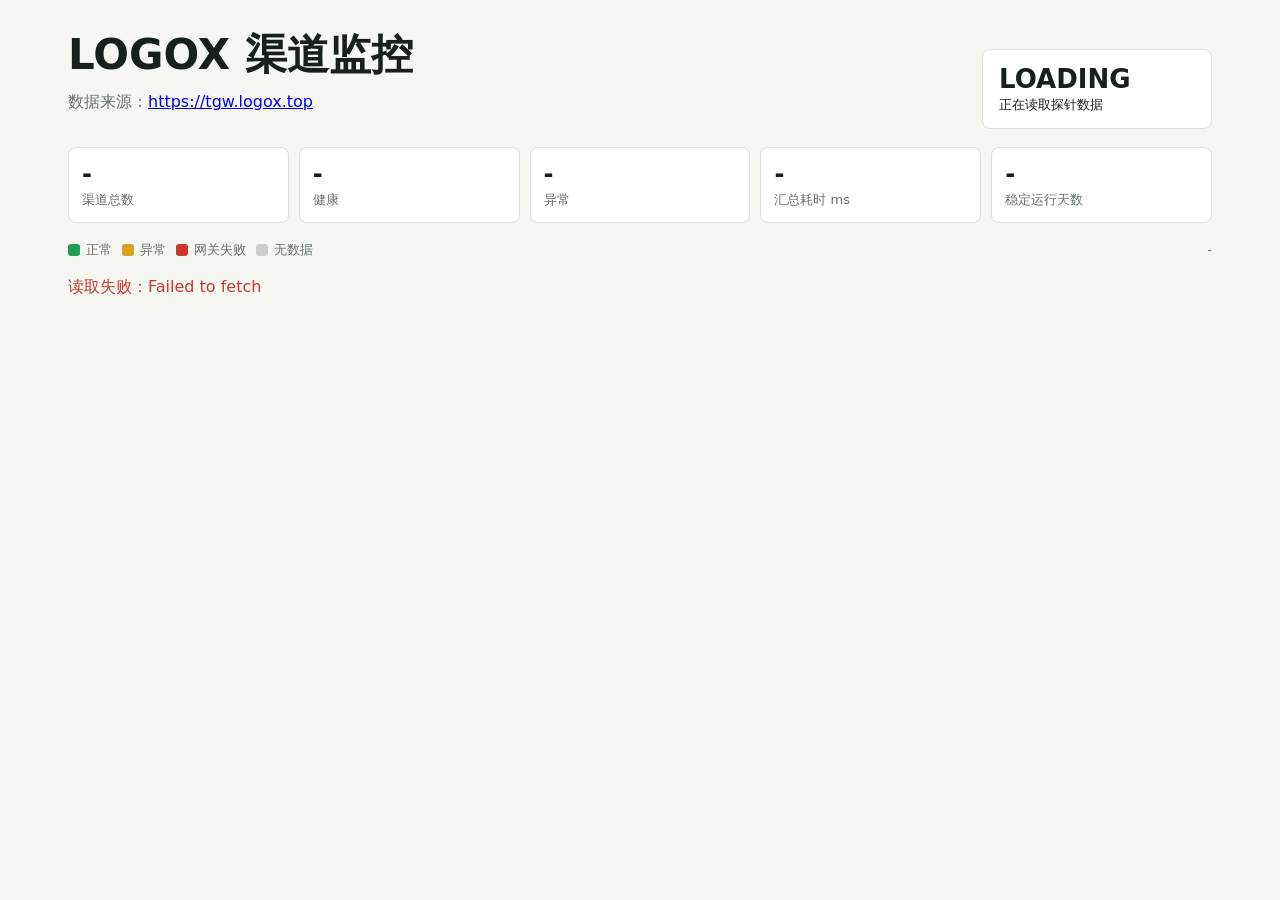
==== probe_dashboard/pages/index.html @ 3bdeae56 "Show channel stable hours" ====
<!doctype html>
<html lang="zh-CN">
<head>
  <meta charset="utf-8">
  <meta name="viewport" content="width=device-width, initial-scale=1">
  <title>LOGOX 渠道监控</title>
  <style>
    :root {
      --bg: #f6f7f2;
      --panel: #ffffff;
      --ink: #17201c;
      --muted: #65716b;
      --line: #dbe2dc;
      --green: #1f9d55;
      --yellow: #d6a21b;
      --orange: #df6b21;
      --red: #c9382e;
      --blue: #2775c7;
      --gray: #c9cfca;
    }
    * { box-sizing: border-box; }
    body {
      margin: 0;
      min-height: 100vh;
      color: var(--ink);
      background: var(--bg);
      font-family: ui-sans-serif, system-ui, -apple-system, BlinkMacSystemFont, "Segoe UI", sans-serif;
    }
    main { max-width: 1180px; margin: 0 auto; padding: 34px 18px 56px; }
    .hero {
      display: grid;
      grid-template-columns: 1fr auto;
      gap: 18px;
      align-items: end;
      margin-bottom: 18px;
    }
    h1 { margin: 0; font-size: 42px; line-height: 1; }
    .muted { color: var(--muted); }
    .badge {
      min-width: 230px;
      border: 1px solid var(--line);
      background: var(--panel);
      border-radius: 8px;
      padding: 14px 16px;
    }
    .badge strong { display: block; font-size: 26px; text-transform: uppercase; }
    .up { color: var(--green); }
    .degraded { color: var(--yellow); }
    .down, .empty { color: var(--red); }
    .cards { display: grid; grid-template-columns: repeat(5, 1fr); gap: 10px; margin: 18px 0; }
    .card { border: 1px solid var(--line); border-radius: 8px; background: var(--panel); padding: 13px; }
    .card b { display: block; font-size: 24px; line-height: 1.15; }
    .card span { color: var(--muted); font-size: 13px; }
    .toolbar {
      display: flex;
      flex-wrap: wrap;
      align-items: center;
      justify-content: space-between;
      gap: 10px;
      margin: 18px 0;
      color: var(--muted);
      font-size: 13px;
    }
    .legend { display: flex; flex-wrap: wrap; gap: 10px; }
    .legend span { display: inline-flex; align-items: center; gap: 6px; }
    .dot, .cell { display: inline-block; width: 12px; height: 12px; border-radius: 3px; }
    .green { background: var(--green); }
    .yellow { background: var(--yellow); }
    .orange { background: var(--orange); }
    .red { background: var(--red); }
    .blue { background: var(--blue); }
    .gray { background: var(--gray); }
    .channel {
      border: 1px solid var(--line);
      border-radius: 8px;
      background: var(--panel);
      padding: 16px;
      margin: 10px 0;
    }
    .channel-head { display: flex; justify-content: space-between; gap: 14px; align-items: start; }
    h2 { margin: 0; font-size: 17px; }
    .status {
      border-radius: 999px;
      padding: 6px 10px;
      font-size: 12px;
      font-weight: 800;
      white-space: nowrap;
      color: var(--panel);
    }
    .status.up { background: var(--green); }
    .status.unhealthy { background: var(--yellow); color: #2c2400; }
    .status.gateway_down, .status.no_data { background: var(--red); }
    .meta { display: flex; flex-wrap: wrap; gap: 12px; color: var(--muted); font-size: 13px; margin-top: 10px; }
    .grid { display: grid; grid-template-columns: repeat(120, minmax(4px, 1fr)); gap: 3px; margin-top: 14px; }
    .cell { width: auto; height: 17px; }
    .error { margin-top: 14px; color: var(--red); }
    @media (max-width: 900px) {
      .hero, .cards { grid-template-columns: 1fr; }
      .grid { grid-template-columns: repeat(60, minmax(5px, 1fr)); }
    }
  </style>
</head>
<body>
  <main>
    <header class="hero">
      <div>
        <h1>LOGOX 渠道监控</h1>
        <p class="muted">数据来源：<a id="source" href="#" target="_blank" rel="noopener noreferrer"></a></p>
      </div>
      <div class="badge">
        <strong id="gateway-state">loading</strong>
        <small id="updated-at">正在读取探针数据</small>
      </div>
    </header>

    <section class="cards">
      <div class="card"><b id="total">-</b><span>渠道总数</span></div>
      <div class="card"><b id="healthy">-</b><span>健康</span></div>
      <div class="card"><b id="unhealthy">-</b><span>异常</span></div>
      <div class="card"><b id="duration">-</b><span>汇总耗时 ms</span></div>
      <div class="card"><b id="stable-days">-</b><span>稳定运行天数</span></div>
    </section>

    <div class="toolbar">
      <div class="legend">
        <span><i class="dot green"></i>正常</span>
        <span><i class="dot yellow"></i>异常</span>
        <span><i class="dot red"></i>网关失败</span>
        <span><i class="dot gray"></i>无数据</span>
      </div>
      <span id="sample-count">-</span>
    </div>

    <section id="channels"></section>
    <p class="error" id="error"></p>
  </main>

  <script>
    const params = new URLSearchParams(location.search);
    const defaultApi = "https://tgw.logox.top";
    const apiBase = (params.get("api") || localStorage.getItem("probeApiBase") || defaultApi).replace(/\/+$/, "");
    const authToken = params.get("token") || localStorage.getItem("probeAuthToken") || "";
    const historyUrl = `${apiBase}/probe/history?limit=1440`;
    const pollMs = 30000;
    const gridSize = 120;

    const sourceLink = document.getElementById("source");
    sourceLink.href = apiBase;
    sourceLink.textContent = apiBase;

    function fmtTime(raw) {
      if (!raw) return "-";
      const date = new Date(raw);
      if (Number.isNaN(date.getTime())) return String(raw);
      return date.toLocaleString("zh-CN", { hour12: false });
    }

    function fmtDays(days) {
      if (!Number.isFinite(days)) return "-";
      if (days < 1) return days.toFixed(2);
      return days.toFixed(1);
    }

    function fmtHours(hours) {
      if (!Number.isFinite(hours)) return "-";
      if (hours < 1) return hours.toFixed(2);
      return hours.toFixed(1);
    }

    function statusLabel(state) {
      if (state === "healthy") return "up";
      if (state === "degraded") return "degraded";
      if (state === "down") return "down";
      if (state === "empty") return "empty";
      return state || "unknown";
    }

    function channelState(check) {
      if (!check) return "no_data";
      return check.ok ? "up" : "unhealthy";
    }

    function cellColor(sample, check) {
      if (!sample) return "gray";
      if (sample.status === "down" || sample.status === "empty") return "red";
      if (!check) return "gray";
      if (check.ok) return "green";
      const code = check.status_code || 0;
      if (code >= 500) return "orange";
      if (code >= 400) return "yellow";
      return "yellow";
    }

    function latestCheck(samples, name) {
      for (let i = samples.length - 1; i >= 0; i--) {
        const found = (samples[i].checks || []).find((check) => check.name === name);
        if (found) return found;
      }
      return null;
    }

    function stableHoursForChannel(samples, name) {
      let latestHealthyAt = null;
      let stableSince = null;
      for (let i = samples.length - 1; i >= 0; i--) {
        const sample = samples[i];
        const check = (sample.checks || []).find((item) => item.name === name);
        if (!check || !check.ok) break;
        const checkedAt = new Date(sample.checked_at);
        if (Number.isNaN(checkedAt.getTime())) break;
        latestHealthyAt ||= checkedAt;
        stableSince = checkedAt;
      }
      if (!latestHealthyAt || !stableSince) return null;
      return Math.max(0, latestHealthyAt.getTime() - stableSince.getTime()) / 3600000;
    }

    function collectChannels(samples) {
      const seen = new Map();
      for (const sample of samples) {
        for (const check of sample.checks || []) {
          if (!seen.has(check.name)) {
            seen.set(check.name, check.display_name || check.name);
          }
        }
      }
      return [...seen.entries()].map(([name, displayName]) => ({ name, displayName }));
    }

    function render(data) {
      const samples = data.samples || [];
      const latest = samples[samples.length - 1] || {};
      const summary = latest.summary || {};
      const state = statusLabel(latest.status);
      const badge = document.querySelector(".badge");

      document.getElementById("gateway-state").textContent = state;
      document.getElementById("gateway-state").className = state;
      badge.className = `badge ${state}`;
      document.getElementById("updated-at").textContent = `更新于 ${fmtTime(latest.checked_at || data.updated_at)}`;
      document.getElementById("total").textContent = summary.total ?? "-";
      document.getElementById("healthy").textContent = summary.healthy ?? "-";
      document.getElementById("unhealthy").textContent = summary.unhealthy ?? "-";
      document.getElementById("duration").textContent = summary.duration_ms ?? "-";
      document.getElementById("stable-days").textContent = fmtDays(data.stable_days ?? latest.stable_days);
      document.getElementById("sample-count").textContent =
        `样本 ${data.returned_samples ?? samples.length}/${data.total_samples ?? samples.length}，采集间隔 ${data.interval_seconds || "-"} 秒`;

      const recent = samples.slice(-gridSize);
      const channels = collectChannels(samples);
      const html = channels.map((channel) => {
        const current = latestCheck(samples, channel.name);
        const state = channelState(current);
        const stableHours = stableHoursForChannel(samples, channel.name);
        const cells = recent.map((sample) => {
          const check = (sample.checks || []).find((item) => item.name === channel.name);
          const title = `${fmtTime(sample.checked_at)} ${check?.status_code || ""} ${check?.error || ""}`.trim();
          return `<span class="cell ${cellColor(sample, check)}" title="${escapeHtml(title)}"></span>`;
        }).join("");
        return `
          <article class="channel">
            <div class="channel-head">
              <div>
                <h2>${escapeHtml(channel.displayName)}</h2>
              </div>
              <div class="status ${state}">${state.toUpperCase()}</div>
            </div>
            <div class="meta">
              <span>状态码：${current?.status_code || "-"}</span>
              <span>延迟：${current?.latency_ms == null ? "-" : `${current.latency_ms}ms`}</span>
              <span>稳定运行：${stableHours == null ? "-" : `${fmtHours(stableHours)}小时`}</span>
              ${current?.error ? `<span>错误：${escapeHtml(current.error)}</span>` : ""}
            </div>
            <div class="grid">${cells}</div>
          </article>`;
      }).join("");
      document.getElementById("channels").innerHTML = html || '<p class="muted">暂无渠道数据</p>';
      document.getElementById("error").textContent = "";
    }

    function escapeHtml(value) {
      return String(value).replace(/[&<>"']/g, (char) => ({
        "&": "&amp;",
        "<": "&lt;",
        ">": "&gt;",
        '"': "&quot;",
        "'": "&#39;",
      }[char]));
    }

    async function load() {
      try {
        const headers = authToken ? { Authorization: `Bearer ${authToken}` } : {};
        const response = await fetch(historyUrl, { cache: "no-store", headers });
        if (!response.ok) throw new Error(`HTTP ${response.status}`);
        render(await response.json());
      } catch (error) {
        document.getElementById("error").textContent = `读取失败：${error.message}`;
      }
    }

    load();
    setInterval(load, pollMs);
  </script>
</body>
</html>
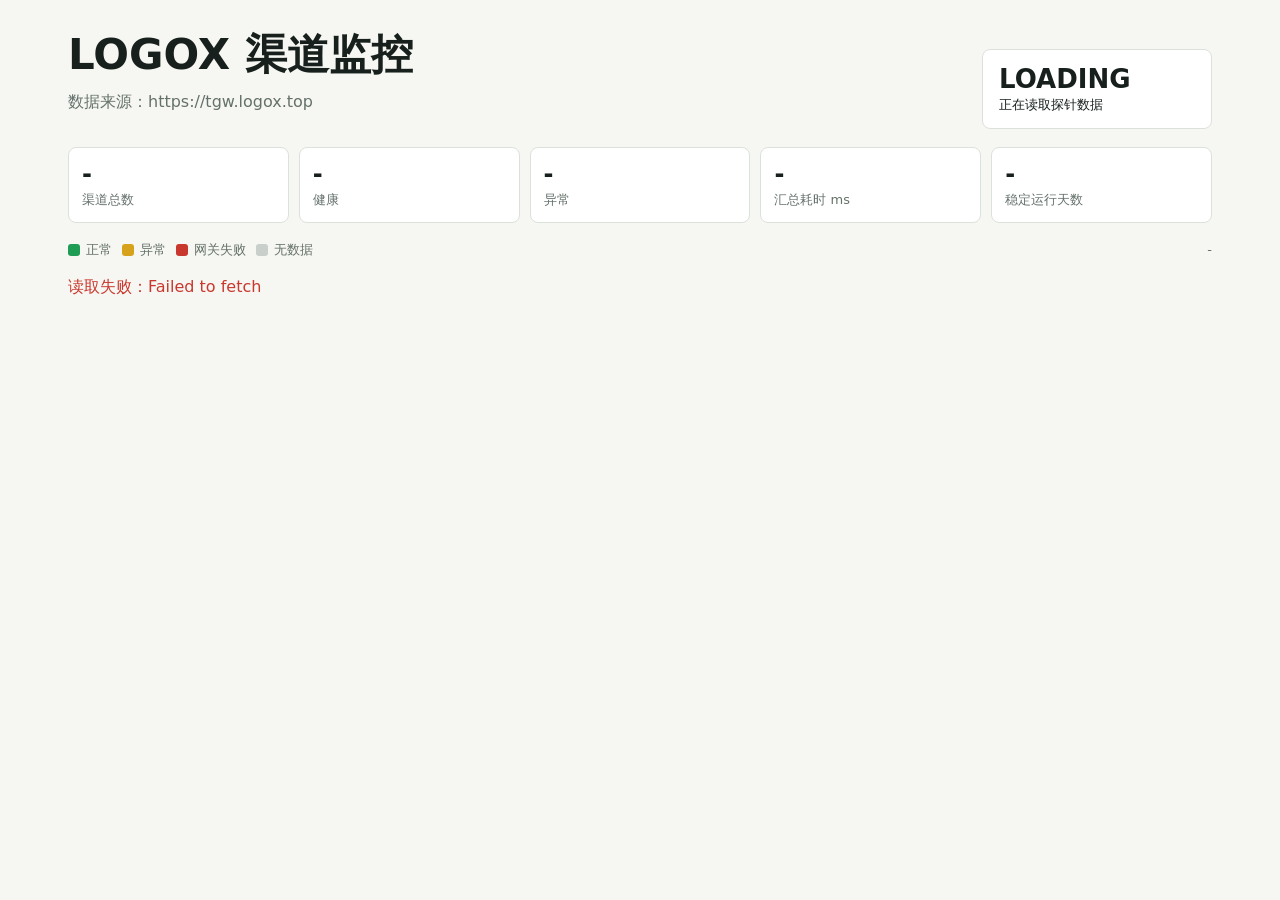
==== commit e6d66b79: "Render dashboard source as text" ====
--- a/probe_dashboard/pages/index.html
+++ b/probe_dashboard/pages/index.html
@@ -105,7 +105,7 @@
     <header class="hero">
       <div>
         <h1>LOGOX 渠道监控</h1>
-        <p class="muted">数据来源：<a id="source" href="#" target="_blank" rel="noopener noreferrer"></a></p>
+        <p class="muted">数据来源：<span id="source"></span></p>
       </div>
       <div class="badge">
         <strong id="gateway-state">loading</strong>
@@ -144,9 +144,7 @@
     const pollMs = 30000;
     const gridSize = 120;
 
-    const sourceLink = document.getElementById("source");
-    sourceLink.href = apiBase;
-    sourceLink.textContent = apiBase;
+    document.getElementById("source").textContent = apiBase;
 
     function fmtTime(raw) {
       if (!raw) return "-";
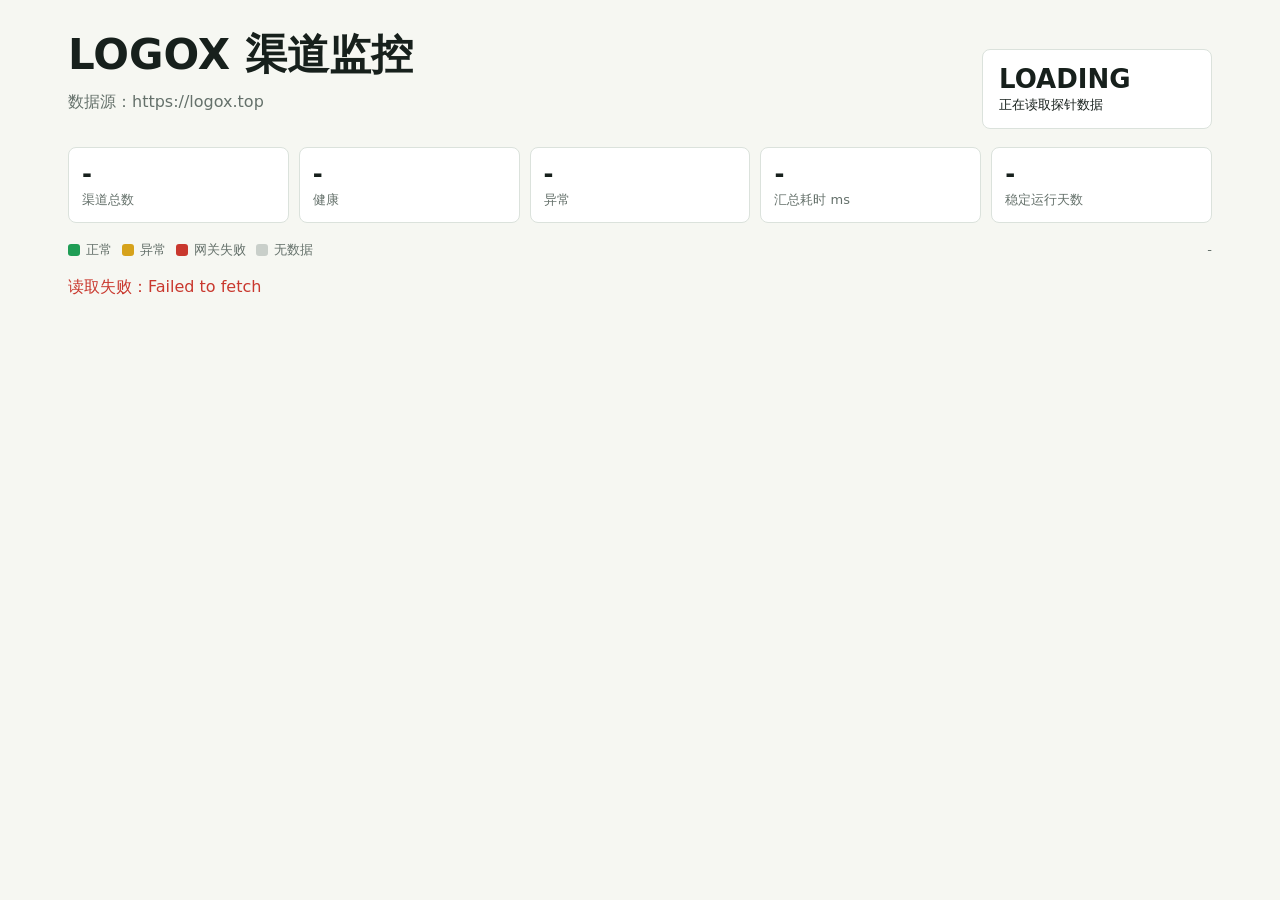
==== commit 9e75cf49: "Update dashboard source label" ====
--- a/probe_dashboard/pages/index.html
+++ b/probe_dashboard/pages/index.html
@@ -105,7 +105,7 @@
     <header class="hero">
       <div>
         <h1>LOGOX 渠道监控</h1>
-        <p class="muted">数据来源：<span id="source"></span></p>
+        <p class="muted">数据源：<span id="source"></span></p>
       </div>
       <div class="badge">
         <strong id="gateway-state">loading</strong>
@@ -144,7 +144,7 @@
     const pollMs = 30000;
     const gridSize = 120;
 
-    document.getElementById("source").textContent = apiBase;
+    document.getElementById("source").textContent = "https://logox.top";
 
     function fmtTime(raw) {
       if (!raw) return "-";
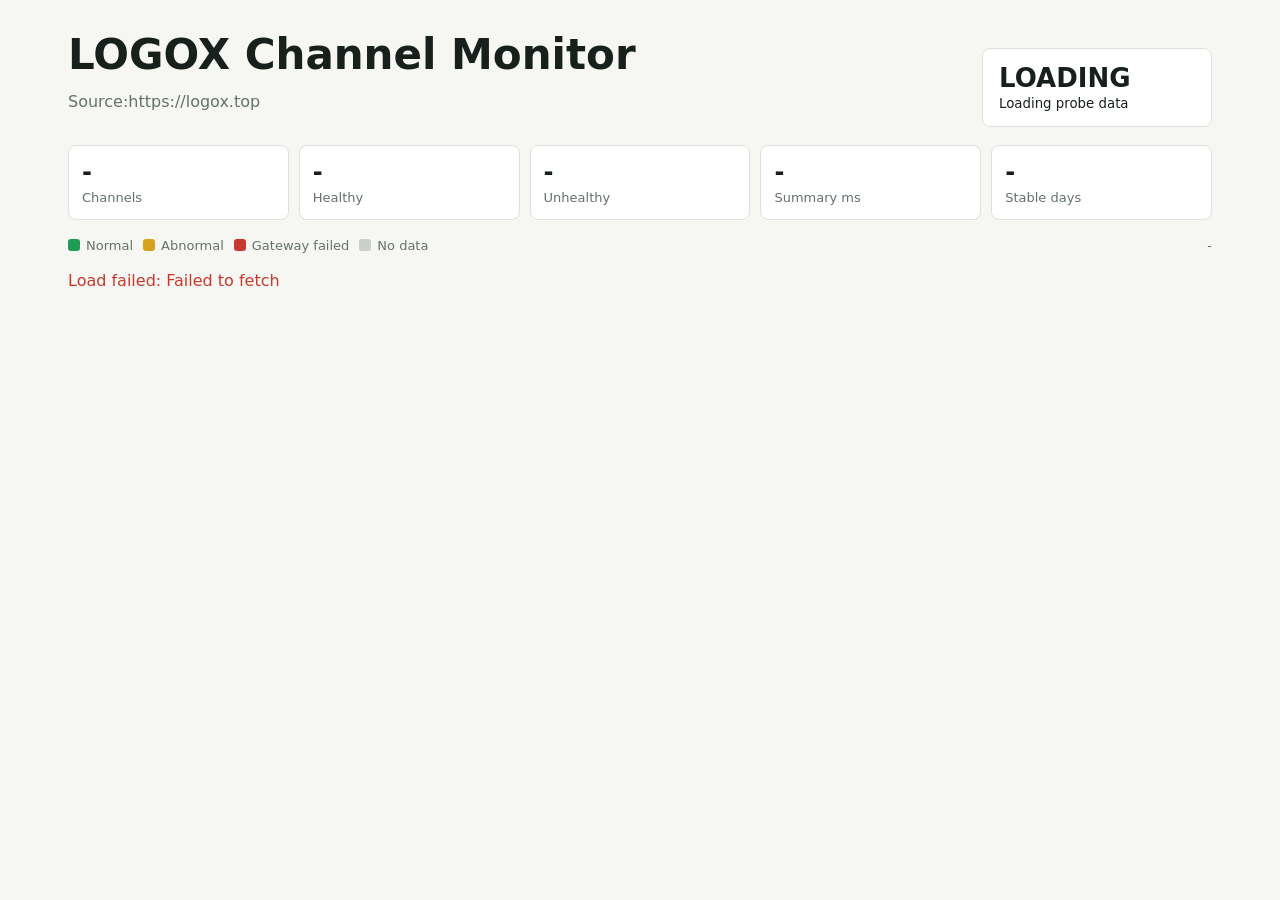
==== commit 7dc2f9e5: "Add automatic dashboard language" ====
--- a/probe_dashboard/pages/index.html
+++ b/probe_dashboard/pages/index.html
@@ -3,7 +3,7 @@
 <head>
   <meta charset="utf-8">
   <meta name="viewport" content="width=device-width, initial-scale=1">
-  <title>LOGOX 渠道监控</title>
+  <title>LOGOX Channel Monitor</title>
   <style>
     :root {
       --bg: #f6f7f2;
@@ -15,7 +15,6 @@
       --yellow: #d6a21b;
       --orange: #df6b21;
       --red: #c9382e;
-      --blue: #2775c7;
       --gray: #c9cfca;
     }
     * { box-sizing: border-box; }
@@ -68,7 +67,6 @@
     .yellow { background: var(--yellow); }
     .orange { background: var(--orange); }
     .red { background: var(--red); }
-    .blue { background: var(--blue); }
     .gray { background: var(--gray); }
     .channel {
       border: 1px solid var(--line);
@@ -104,29 +102,29 @@
   <main>
     <header class="hero">
       <div>
-        <h1>LOGOX 渠道监控</h1>
-        <p class="muted">数据源：<span id="source"></span></p>
+        <h1 data-i18n="title">LOGOX Channel Monitor</h1>
+        <p class="muted"><span data-i18n="sourceLabel">Source:</span><span id="source"></span></p>
       </div>
       <div class="badge">
         <strong id="gateway-state">loading</strong>
-        <small id="updated-at">正在读取探针数据</small>
+        <small id="updated-at" data-i18n="loading">Loading probe data</small>
       </div>
     </header>
 
     <section class="cards">
-      <div class="card"><b id="total">-</b><span>渠道总数</span></div>
-      <div class="card"><b id="healthy">-</b><span>健康</span></div>
-      <div class="card"><b id="unhealthy">-</b><span>异常</span></div>
-      <div class="card"><b id="duration">-</b><span>汇总耗时 ms</span></div>
-      <div class="card"><b id="stable-days">-</b><span>稳定运行天数</span></div>
+      <div class="card"><b id="total">-</b><span data-i18n="total">Channels</span></div>
+      <div class="card"><b id="healthy">-</b><span data-i18n="healthy">Healthy</span></div>
+      <div class="card"><b id="unhealthy">-</b><span data-i18n="unhealthy">Unhealthy</span></div>
+      <div class="card"><b id="duration">-</b><span data-i18n="duration">Summary ms</span></div>
+      <div class="card"><b id="stable-days">-</b><span data-i18n="stableDays">Stable days</span></div>
     </section>
 
     <div class="toolbar">
       <div class="legend">
-        <span><i class="dot green"></i>正常</span>
-        <span><i class="dot yellow"></i>异常</span>
-        <span><i class="dot red"></i>网关失败</span>
-        <span><i class="dot gray"></i>无数据</span>
+        <span><i class="dot green"></i><span data-i18n="normal">Normal</span></span>
+        <span><i class="dot yellow"></i><span data-i18n="abnormal">Abnormal</span></span>
+        <span><i class="dot red"></i><span data-i18n="gatewayFailed">Gateway failed</span></span>
+        <span><i class="dot gray"></i><span data-i18n="noData">No data</span></span>
       </div>
       <span id="sample-count">-</span>
     </div>
@@ -136,6 +134,68 @@
   </main>
 
   <script>
+    const messages = {
+      zh: {
+        title: "LOGOX 渠道监控",
+        sourceLabel: "数据源：",
+        loading: "正在读取探针数据",
+        total: "渠道总数",
+        healthy: "健康",
+        unhealthy: "异常",
+        duration: "汇总耗时 ms",
+        stableDays: "稳定运行天数",
+        normal: "正常",
+        abnormal: "异常",
+        gatewayFailed: "网关失败",
+        noData: "无数据",
+        updatedAt: "更新于",
+        samples: "样本",
+        interval: "采集间隔",
+        seconds: "秒",
+        statusCode: "状态码",
+        latency: "延迟",
+        stable: "稳定运行",
+        hours: "小时",
+        error: "错误",
+        noChannels: "暂无渠道数据",
+        loadFailed: "读取失败",
+      },
+      en: {
+        title: "LOGOX Channel Monitor",
+        sourceLabel: "Source:",
+        loading: "Loading probe data",
+        total: "Channels",
+        healthy: "Healthy",
+        unhealthy: "Unhealthy",
+        duration: "Summary ms",
+        stableDays: "Stable days",
+        normal: "Normal",
+        abnormal: "Abnormal",
+        gatewayFailed: "Gateway failed",
+        noData: "No data",
+        updatedAt: "Updated at",
+        samples: "Samples",
+        interval: "interval",
+        seconds: "s",
+        statusCode: "Status",
+        latency: "Latency",
+        stable: "Stable",
+        hours: "hours",
+        error: "Error",
+        noChannels: "No channel data",
+        loadFailed: "Load failed",
+      },
+    };
+    const lang = navigator.languages?.some((item) => String(item).toLowerCase().startsWith("zh"))
+      ? "zh"
+      : "en";
+    const t = messages[lang];
+    document.documentElement.lang = lang === "zh" ? "zh-CN" : "en";
+    document.title = t.title;
+    document.querySelectorAll("[data-i18n]").forEach((node) => {
+      node.textContent = t[node.dataset.i18n] || node.textContent;
+    });
+
     const params = new URLSearchParams(location.search);
     const defaultApi = "https://tgw.logox.top";
     const apiBase = (params.get("api") || localStorage.getItem("probeApiBase") || defaultApi).replace(/\/+$/, "");
@@ -150,7 +210,7 @@
       if (!raw) return "-";
       const date = new Date(raw);
       if (Number.isNaN(date.getTime())) return String(raw);
-      return date.toLocaleString("zh-CN", { hour12: false });
+      return date.toLocaleString(lang === "zh" ? "zh-CN" : "en-US", { hour12: false });
     }
 
     function fmtDays(days) {
@@ -235,14 +295,14 @@
       document.getElementById("gateway-state").textContent = state;
       document.getElementById("gateway-state").className = state;
       badge.className = `badge ${state}`;
-      document.getElementById("updated-at").textContent = `更新于 ${fmtTime(latest.checked_at || data.updated_at)}`;
+      document.getElementById("updated-at").textContent = `${t.updatedAt} ${fmtTime(latest.checked_at || data.updated_at)}`;
       document.getElementById("total").textContent = summary.total ?? "-";
       document.getElementById("healthy").textContent = summary.healthy ?? "-";
       document.getElementById("unhealthy").textContent = summary.unhealthy ?? "-";
       document.getElementById("duration").textContent = summary.duration_ms ?? "-";
       document.getElementById("stable-days").textContent = fmtDays(data.stable_days ?? latest.stable_days);
       document.getElementById("sample-count").textContent =
-        `样本 ${data.returned_samples ?? samples.length}/${data.total_samples ?? samples.length}，采集间隔 ${data.interval_seconds || "-"} 秒`;
+        `${t.samples} ${data.returned_samples ?? samples.length}/${data.total_samples ?? samples.length}, ${t.interval} ${data.interval_seconds || "-"} ${t.seconds}`;
 
       const recent = samples.slice(-gridSize);
       const channels = collectChannels(samples);
@@ -264,15 +324,15 @@
               <div class="status ${state}">${state.toUpperCase()}</div>
             </div>
             <div class="meta">
-              <span>状态码：${current?.status_code || "-"}</span>
-              <span>延迟：${current?.latency_ms == null ? "-" : `${current.latency_ms}ms`}</span>
-              <span>稳定运行：${stableHours == null ? "-" : `${fmtHours(stableHours)}小时`}</span>
-              ${current?.error ? `<span>错误：${escapeHtml(current.error)}</span>` : ""}
+              <span>${t.statusCode}: ${current?.status_code || "-"}</span>
+              <span>${t.latency}: ${current?.latency_ms == null ? "-" : `${current.latency_ms}ms`}</span>
+              <span>${t.stable}: ${stableHours == null ? "-" : `${fmtHours(stableHours)} ${t.hours}`}</span>
+              ${current?.error ? `<span>${t.error}: ${escapeHtml(current.error)}</span>` : ""}
             </div>
             <div class="grid">${cells}</div>
           </article>`;
       }).join("");
-      document.getElementById("channels").innerHTML = html || '<p class="muted">暂无渠道数据</p>';
+      document.getElementById("channels").innerHTML = html || `<p class="muted">${t.noChannels}</p>`;
       document.getElementById("error").textContent = "";
     }
 
@@ -293,7 +353,7 @@
         if (!response.ok) throw new Error(`HTTP ${response.status}`);
         render(await response.json());
       } catch (error) {
-        document.getElementById("error").textContent = `读取失败：${error.message}`;
+        document.getElementById("error").textContent = `${t.loadFailed}: ${error.message}`;
       }
     }
 
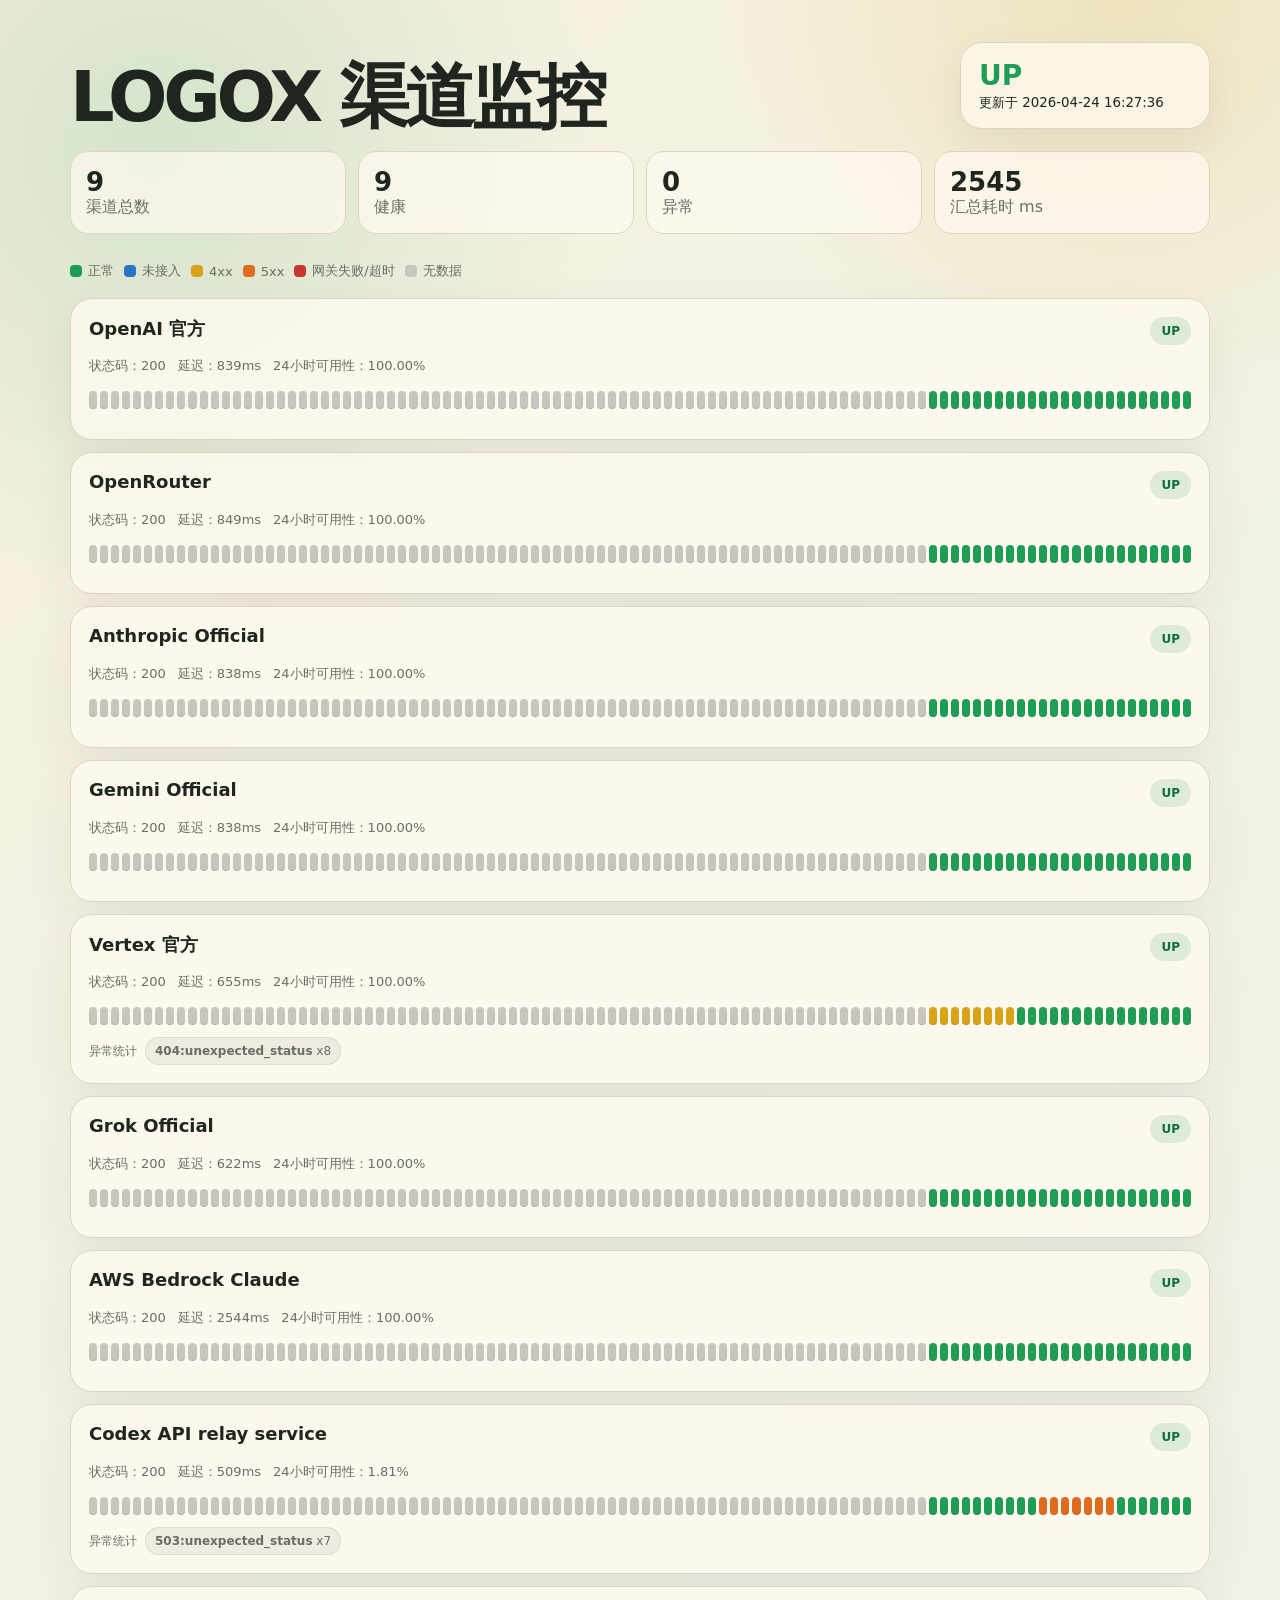
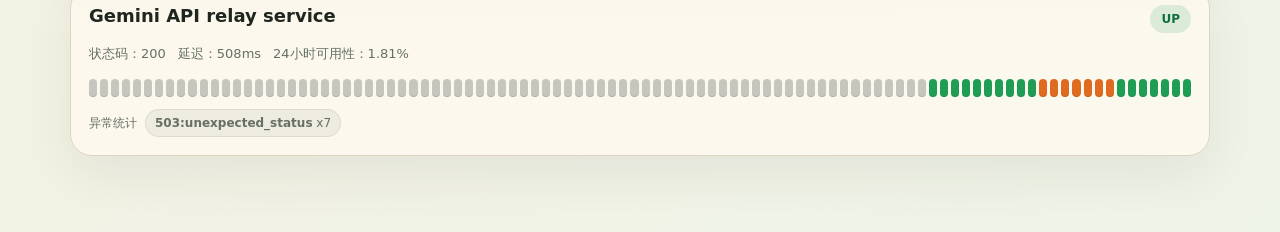
==== commit a6e3e84f: "availability 24h in status pages" ====
--- a/probe_dashboard/pages/index.html
+++ b/probe_dashboard/pages/index.html
@@ -1,364 +1,288 @@
-<!doctype html>
-<html lang="zh-CN">
-<head>
-  <meta charset="utf-8">
-  <meta name="viewport" content="width=device-width, initial-scale=1">
-  <title>LOGOX Channel Monitor</title>
-  <style>
-    :root {
-      --bg: #f6f7f2;
-      --panel: #ffffff;
-      --ink: #17201c;
-      --muted: #65716b;
-      --line: #dbe2dc;
-      --green: #1f9d55;
-      --yellow: #d6a21b;
-      --orange: #df6b21;
-      --red: #c9382e;
-      --gray: #c9cfca;
-    }
-    * { box-sizing: border-box; }
-    body {
-      margin: 0;
-      min-height: 100vh;
-      color: var(--ink);
-      background: var(--bg);
-      font-family: ui-sans-serif, system-ui, -apple-system, BlinkMacSystemFont, "Segoe UI", sans-serif;
-    }
-    main { max-width: 1180px; margin: 0 auto; padding: 34px 18px 56px; }
-    .hero {
-      display: grid;
-      grid-template-columns: 1fr auto;
-      gap: 18px;
-      align-items: end;
-      margin-bottom: 18px;
-    }
-    h1 { margin: 0; font-size: 42px; line-height: 1; }
-    .muted { color: var(--muted); }
-    .badge {
-      min-width: 230px;
-      border: 1px solid var(--line);
-      background: var(--panel);
-      border-radius: 8px;
-      padding: 14px 16px;
-    }
-    .badge strong { display: block; font-size: 26px; text-transform: uppercase; }
-    .up { color: var(--green); }
-    .degraded { color: var(--yellow); }
-    .down, .empty { color: var(--red); }
-    .cards { display: grid; grid-template-columns: repeat(5, 1fr); gap: 10px; margin: 18px 0; }
-    .card { border: 1px solid var(--line); border-radius: 8px; background: var(--panel); padding: 13px; }
-    .card b { display: block; font-size: 24px; line-height: 1.15; }
-    .card span { color: var(--muted); font-size: 13px; }
-    .toolbar {
-      display: flex;
-      flex-wrap: wrap;
-      align-items: center;
-      justify-content: space-between;
-      gap: 10px;
-      margin: 18px 0;
-      color: var(--muted);
-      font-size: 13px;
-    }
-    .legend { display: flex; flex-wrap: wrap; gap: 10px; }
-    .legend span { display: inline-flex; align-items: center; gap: 6px; }
-    .dot, .cell { display: inline-block; width: 12px; height: 12px; border-radius: 3px; }
-    .green { background: var(--green); }
-    .yellow { background: var(--yellow); }
-    .orange { background: var(--orange); }
-    .red { background: var(--red); }
-    .gray { background: var(--gray); }
-    .channel {
-      border: 1px solid var(--line);
-      border-radius: 8px;
-      background: var(--panel);
-      padding: 16px;
-      margin: 10px 0;
-    }
-    .channel-head { display: flex; justify-content: space-between; gap: 14px; align-items: start; }
-    h2 { margin: 0; font-size: 17px; }
-    .status {
-      border-radius: 999px;
-      padding: 6px 10px;
-      font-size: 12px;
-      font-weight: 800;
-      white-space: nowrap;
-      color: var(--panel);
-    }
-    .status.up { background: var(--green); }
-    .status.unhealthy { background: var(--yellow); color: #2c2400; }
-    .status.gateway_down, .status.no_data { background: var(--red); }
-    .meta { display: flex; flex-wrap: wrap; gap: 12px; color: var(--muted); font-size: 13px; margin-top: 10px; }
-    .grid { display: grid; grid-template-columns: repeat(120, minmax(4px, 1fr)); gap: 3px; margin-top: 14px; }
-    .cell { width: auto; height: 17px; }
-    .error { margin-top: 14px; color: var(--red); }
-    @media (max-width: 900px) {
-      .hero, .cards { grid-template-columns: 1fr; }
-      .grid { grid-template-columns: repeat(60, minmax(5px, 1fr)); }
-    }
-  </style>
-</head>
-<body>
-  <main>
-    <header class="hero">
-      <div>
-        <h1 data-i18n="title">LOGOX Channel Monitor</h1>
-        <p class="muted"><span data-i18n="sourceLabel">Source:</span><span id="source"></span></p>
-      </div>
-      <div class="badge">
-        <strong id="gateway-state">loading</strong>
-        <small id="updated-at" data-i18n="loading">Loading probe data</small>
-      </div>
-    </header>
-
-    <section class="cards">
-      <div class="card"><b id="total">-</b><span data-i18n="total">Channels</span></div>
-      <div class="card"><b id="healthy">-</b><span data-i18n="healthy">Healthy</span></div>
-      <div class="card"><b id="unhealthy">-</b><span data-i18n="unhealthy">Unhealthy</span></div>
-      <div class="card"><b id="duration">-</b><span data-i18n="duration">Summary ms</span></div>
-      <div class="card"><b id="stable-days">-</b><span data-i18n="stableDays">Stable days</span></div>
-    </section>
-
-    <div class="toolbar">
-      <div class="legend">
-        <span><i class="dot green"></i><span data-i18n="normal">Normal</span></span>
-        <span><i class="dot yellow"></i><span data-i18n="abnormal">Abnormal</span></span>
-        <span><i class="dot red"></i><span data-i18n="gatewayFailed">Gateway failed</span></span>
-        <span><i class="dot gray"></i><span data-i18n="noData">No data</span></span>
-      </div>
-      <span id="sample-count">-</span>
-    </div>
-
-    <section id="channels"></section>
-    <p class="error" id="error"></p>
-  </main>
-
-  <script>
-    const messages = {
-      zh: {
-        title: "LOGOX 渠道监控",
-        sourceLabel: "数据源：",
-        loading: "正在读取探针数据",
-        total: "渠道总数",
-        healthy: "健康",
-        unhealthy: "异常",
-        duration: "汇总耗时 ms",
-        stableDays: "稳定运行天数",
-        normal: "正常",
-        abnormal: "异常",
-        gatewayFailed: "网关失败",
-        noData: "无数据",
-        updatedAt: "更新于",
-        samples: "样本",
-        interval: "采集间隔",
-        seconds: "秒",
-        statusCode: "状态码",
-        latency: "延迟",
-        stable: "稳定运行",
-        hours: "小时",
-        error: "错误",
-        noChannels: "暂无渠道数据",
-        loadFailed: "读取失败",
-      },
-      en: {
-        title: "LOGOX Channel Monitor",
-        sourceLabel: "Source:",
-        loading: "Loading probe data",
-        total: "Channels",
-        healthy: "Healthy",
-        unhealthy: "Unhealthy",
-        duration: "Summary ms",
-        stableDays: "Stable days",
-        normal: "Normal",
-        abnormal: "Abnormal",
-        gatewayFailed: "Gateway failed",
-        noData: "No data",
-        updatedAt: "Updated at",
-        samples: "Samples",
-        interval: "interval",
-        seconds: "s",
-        statusCode: "Status",
-        latency: "Latency",
-        stable: "Stable",
-        hours: "hours",
-        error: "Error",
-        noChannels: "No channel data",
-        loadFailed: "Load failed",
-      },
-    };
-    const lang = navigator.languages?.some((item) => String(item).toLowerCase().startsWith("zh"))
-      ? "zh"
-      : "en";
-    const t = messages[lang];
-    document.documentElement.lang = lang === "zh" ? "zh-CN" : "en";
-    document.title = t.title;
-    document.querySelectorAll("[data-i18n]").forEach((node) => {
-      node.textContent = t[node.dataset.i18n] || node.textContent;
-    });
-
-    const params = new URLSearchParams(location.search);
-    const defaultApi = "https://tgw.logox.top";
-    const apiBase = (params.get("api") || localStorage.getItem("probeApiBase") || defaultApi).replace(/\/+$/, "");
-    const authToken = params.get("token") || localStorage.getItem("probeAuthToken") || "";
-    const historyUrl = `${apiBase}/probe/history?limit=1440`;
-    const pollMs = 30000;
-    const gridSize = 120;
-
-    document.getElementById("source").textContent = "https://logox.top";
-
-    function fmtTime(raw) {
-      if (!raw) return "-";
-      const date = new Date(raw);
-      if (Number.isNaN(date.getTime())) return String(raw);
-      return date.toLocaleString(lang === "zh" ? "zh-CN" : "en-US", { hour12: false });
-    }
-
-    function fmtDays(days) {
-      if (!Number.isFinite(days)) return "-";
-      if (days < 1) return days.toFixed(2);
-      return days.toFixed(1);
-    }
-
-    function fmtHours(hours) {
-      if (!Number.isFinite(hours)) return "-";
-      if (hours < 1) return hours.toFixed(2);
-      return hours.toFixed(1);
-    }
-
-    function statusLabel(state) {
-      if (state === "healthy") return "up";
-      if (state === "degraded") return "degraded";
-      if (state === "down") return "down";
-      if (state === "empty") return "empty";
-      return state || "unknown";
-    }
-
-    function channelState(check) {
-      if (!check) return "no_data";
-      return check.ok ? "up" : "unhealthy";
-    }
-
-    function cellColor(sample, check) {
-      if (!sample) return "gray";
-      if (sample.status === "down" || sample.status === "empty") return "red";
-      if (!check) return "gray";
-      if (check.ok) return "green";
-      const code = check.status_code || 0;
-      if (code >= 500) return "orange";
-      if (code >= 400) return "yellow";
-      return "yellow";
-    }
-
-    function latestCheck(samples, name) {
-      for (let i = samples.length - 1; i >= 0; i--) {
-        const found = (samples[i].checks || []).find((check) => check.name === name);
-        if (found) return found;
-      }
-      return null;
-    }
-
-    function stableHoursForChannel(samples, name) {
-      let latestHealthyAt = null;
-      let stableSince = null;
-      for (let i = samples.length - 1; i >= 0; i--) {
-        const sample = samples[i];
-        const check = (sample.checks || []).find((item) => item.name === name);
-        if (!check || !check.ok) break;
-        const checkedAt = new Date(sample.checked_at);
-        if (Number.isNaN(checkedAt.getTime())) break;
-        latestHealthyAt ||= checkedAt;
-        stableSince = checkedAt;
-      }
-      if (!latestHealthyAt || !stableSince) return null;
-      return Math.max(0, latestHealthyAt.getTime() - stableSince.getTime()) / 3600000;
-    }
-
-    function collectChannels(samples) {
-      const seen = new Map();
-      for (const sample of samples) {
-        for (const check of sample.checks || []) {
-          if (!seen.has(check.name)) {
-            seen.set(check.name, check.display_name || check.name);
-          }
-        }
-      }
-      return [...seen.entries()].map(([name, displayName]) => ({ name, displayName }));
-    }
-
-    function render(data) {
-      const samples = data.samples || [];
-      const latest = samples[samples.length - 1] || {};
-      const summary = latest.summary || {};
-      const state = statusLabel(latest.status);
-      const badge = document.querySelector(".badge");
-
-      document.getElementById("gateway-state").textContent = state;
-      document.getElementById("gateway-state").className = state;
-      badge.className = `badge ${state}`;
-      document.getElementById("updated-at").textContent = `${t.updatedAt} ${fmtTime(latest.checked_at || data.updated_at)}`;
-      document.getElementById("total").textContent = summary.total ?? "-";
-      document.getElementById("healthy").textContent = summary.healthy ?? "-";
-      document.getElementById("unhealthy").textContent = summary.unhealthy ?? "-";
-      document.getElementById("duration").textContent = summary.duration_ms ?? "-";
-      document.getElementById("stable-days").textContent = fmtDays(data.stable_days ?? latest.stable_days);
-      document.getElementById("sample-count").textContent =
-        `${t.samples} ${data.returned_samples ?? samples.length}/${data.total_samples ?? samples.length}, ${t.interval} ${data.interval_seconds || "-"} ${t.seconds}`;
-
-      const recent = samples.slice(-gridSize);
-      const channels = collectChannels(samples);
-      const html = channels.map((channel) => {
-        const current = latestCheck(samples, channel.name);
-        const state = channelState(current);
-        const stableHours = stableHoursForChannel(samples, channel.name);
-        const cells = recent.map((sample) => {
-          const check = (sample.checks || []).find((item) => item.name === channel.name);
-          const title = `${fmtTime(sample.checked_at)} ${check?.status_code || ""} ${check?.error || ""}`.trim();
-          return `<span class="cell ${cellColor(sample, check)}" title="${escapeHtml(title)}"></span>`;
-        }).join("");
-        return `
-          <article class="channel">
-            <div class="channel-head">
-              <div>
-                <h2>${escapeHtml(channel.displayName)}</h2>
-              </div>
-              <div class="status ${state}">${state.toUpperCase()}</div>
-            </div>
-            <div class="meta">
-              <span>${t.statusCode}: ${current?.status_code || "-"}</span>
-              <span>${t.latency}: ${current?.latency_ms == null ? "-" : `${current.latency_ms}ms`}</span>
-              <span>${t.stable}: ${stableHours == null ? "-" : `${fmtHours(stableHours)} ${t.hours}`}</span>
-              ${current?.error ? `<span>${t.error}: ${escapeHtml(current.error)}</span>` : ""}
-            </div>
-            <div class="grid">${cells}</div>
-          </article>`;
-      }).join("");
-      document.getElementById("channels").innerHTML = html || `<p class="muted">${t.noChannels}</p>`;
-      document.getElementById("error").textContent = "";
-    }
-
-    function escapeHtml(value) {
-      return String(value).replace(/[&<>"']/g, (char) => ({
-        "&": "&amp;",
-        "<": "&lt;",
-        ">": "&gt;",
-        '"': "&quot;",
-        "'": "&#39;",
-      }[char]));
-    }
-
-    async function load() {
-      try {
-        const headers = authToken ? { Authorization: `Bearer ${authToken}` } : {};
-        const response = await fetch(historyUrl, { cache: "no-store", headers });
-        if (!response.ok) throw new Error(`HTTP ${response.status}`);
-        render(await response.json());
-      } catch (error) {
-        document.getElementById("error").textContent = `${t.loadFailed}: ${error.message}`;
-      }
-    }
-
-    load();
-    setInterval(load, pollMs);
-  </script>
-</body>
-</html>
+<!doctype html>
+<html lang="zh-CN">
+<head>
+  <meta charset="utf-8">
+  <meta name="viewport" content="width=device-width, initial-scale=1">
+  <title>LOGOX 渠道监控</title>
+  <style>
+    :root {
+      --bg: #f4efe6;
+      --panel: #fffaf0;
+      --ink: #1f261f;
+      --muted: #667064;
+      --line: #dfd4c1;
+      --green: #1f9d55;
+      --yellow: #d8a316;
+      --orange: #df6b21;
+      --red: #c9382e;
+      --blue: #2775c7;
+      --gray: #c6c6bf;
+    }
+    * { box-sizing: border-box; }
+    body {
+      margin: 0;
+      font-family: ui-sans-serif, system-ui, -apple-system, BlinkMacSystemFont, "Segoe UI", sans-serif;
+      color: var(--ink);
+      background:
+        radial-gradient(circle at 12% 8%, rgba(31, 157, 85, .16), transparent 28rem),
+        radial-gradient(circle at 88% 0%, rgba(216, 163, 22, .18), transparent 26rem),
+        linear-gradient(135deg, #f7f0df 0%, #eef3e8 100%);
+      min-height: 100vh;
+    }
+    main { max-width: 1180px; margin: 0 auto; padding: 42px 20px 64px; }
+    .hero {
+      display: grid;
+      grid-template-columns: 1fr auto;
+      gap: 20px;
+      align-items: end;
+      margin-bottom: 22px;
+    }
+    h1 { font-size: clamp(34px, 6vw, 70px); line-height: .9; margin: 0; letter-spacing: -.06em; }
+    .subtitle { color: var(--muted); margin: 12px 0 0; }
+    .badge {
+      border: 1px solid var(--line);
+      background: rgba(255, 250, 240, .72);
+      border-radius: 22px;
+      padding: 16px 18px;
+      min-width: 250px;
+      box-shadow: 0 16px 40px rgba(50, 45, 35, .08);
+    }
+    .badge strong { display: block; font-size: 28px; text-transform: uppercase; }
+    .badge.up strong { color: var(--green); }
+    .badge.degraded strong { color: var(--yellow); }
+    .badge.down strong { color: var(--red); }
+    .cards { display: grid; grid-template-columns: repeat(4, 1fr); gap: 12px; margin: 20px 0 28px; }
+    .card { background: rgba(255, 250, 240, .72); border: 1px solid var(--line); border-radius: 18px; padding: 15px; }
+    .card b { display: block; font-size: 26px; }
+    .card span, .muted { color: var(--muted); }
+    .legend { display: flex; flex-wrap: wrap; gap: 10px; margin: 0 0 18px; color: var(--muted); font-size: 13px; }
+    .legend span { display: inline-flex; align-items: center; gap: 6px; }
+    .dot { width: 12px; height: 12px; border-radius: 4px; display: inline-block; }
+    .channel {
+      background: rgba(255, 250, 240, .78);
+      border: 1px solid var(--line);
+      border-radius: 22px;
+      padding: 18px;
+      margin: 12px 0;
+      box-shadow: 0 18px 50px rgba(50, 45, 35, .07);
+    }
+    .channel-head { display: flex; justify-content: space-between; gap: 16px; align-items: start; }
+    h2 { margin: 0; font-size: 18px; }
+    .channel p { margin: 5px 0 0; color: var(--muted); }
+    .status { border-radius: 999px; padding: 7px 11px; font-size: 12px; font-weight: 800; white-space: nowrap; }
+    .status.up { color: #0f6f3a; background: rgba(31, 157, 85, .14); }
+    .status.unhealthy { color: #965b00; background: rgba(216, 163, 22, .18); }
+    .status.gateway_down { color: #9b211a; background: rgba(201, 56, 46, .16); }
+    .status.no_data { color: #666; background: rgba(120, 120, 120, .13); }
+    .meta { display: flex; flex-wrap: wrap; gap: 12px; color: var(--muted); font-size: 13px; margin-top: 12px; }
+    .grid { display: grid; grid-template-columns: repeat(100, minmax(4px, 1fr)); gap: 3px; margin: 16px 0 12px; }
+    .cell { height: 18px; border-radius: 5px; box-shadow: inset 0 -1px 0 rgba(0,0,0,.12); }
+    .green { background: var(--green); }
+    .yellow { background: var(--yellow); }
+    .orange { background: var(--orange); }
+    .red { background: var(--red); }
+    .blue { background: var(--blue); }
+    .gray { background: var(--gray); }
+    .stats { display: flex; flex-wrap: wrap; gap: 8px; }
+    .stats-label { color: var(--muted); font-size: 12px; line-height: 28px; }
+    .stat { background: rgba(31, 38, 31, .06); border: 1px solid rgba(31, 38, 31, .08); border-radius: 999px; padding: 6px 9px; font-size: 12px; color: var(--muted); }
+    @media (max-width: 820px) {
+      .hero, .cards { grid-template-columns: 1fr; }
+      .grid { grid-template-columns: repeat(50, minmax(5px, 1fr)); }
+    }
+  </style>
+</head>
+<body>
+  <main>
+    <header class="hero">
+      <div>
+        <h1>LOGOX 渠道监控</h1>
+      </div>
+      <div class="badge up">
+        <strong>up</strong>
+        <small>更新于 2026-04-24 16:27:36</small>
+      </div>
+    </header>
+
+    <section class="cards">
+      <div class="card"><b>9</b><span>渠道总数</span></div>
+      <div class="card"><b>9</b><span>健康</span></div>
+      <div class="card"><b>0</b><span>异常</span></div>
+      <div class="card"><b>2545</b><span>汇总耗时 ms</span></div>
+    </section>
+
+    <nav class="legend">
+      <span><i class="dot green"></i>正常</span>
+      <span><i class="dot blue"></i>未接入</span>
+      <span><i class="dot yellow"></i>4xx</span>
+      <span><i class="dot orange"></i>5xx</span>
+      <span><i class="dot red"></i>网关失败/超时</span>
+      <span><i class="dot gray"></i>无数据</span>
+    </nav>
+
+    
+        <section class="channel">
+          <div class="channel-head">
+            <div>
+              <h2>OpenAI 官方</h2>
+              
+            </div>
+            <div class="status up">UP</div>
+          </div>
+          <div class="meta">
+            <span>状态码：200</span>
+            <span>延迟：839ms</span>
+            <span>24小时可用性：100.00%</span>
+            
+          </div>
+          <div class="grid"><span class="cell gray" title="无数据  no_data"></span><span class="cell gray" title="无数据  no_data"></span><span class="cell gray" title="无数据  no_data"></span><span class="cell gray" title="无数据  no_data"></span><span class="cell gray" title="无数据  no_data"></span><span class="cell gray" title="无数据  no_data"></span><span class="cell gray" title="无数据  no_data"></span><span class="cell gray" title="无数据  no_data"></span><span class="cell gray" title="无数据  no_data"></span><span class="cell gray" title="无数据  no_data"></span><span class="cell gray" title="无数据  no_data"></span><span class="cell gray" title="无数据  no_data"></span><span class="cell gray" title="无数据  no_data"></span><span class="cell gray" title="无数据  no_data"></span><span class="cell gray" title="无数据  no_data"></span><span class="cell gray" title="无数据  no_data"></span><span class="cell gray" title="无数据  no_data"></span><span class="cell gray" title="无数据  no_data"></span><span class="cell gray" title="无数据  no_data"></span><span class="cell gray" title="无数据  no_data"></span><span class="cell gray" title="无数据  no_data"></span><span class="cell gray" title="无数据  no_data"></span><span class="cell gray" title="无数据  no_data"></span><span class="cell gray" title="无数据  no_data"></span><span class="cell gray" title="无数据  no_data"></span><span class="cell gray" title="无数据  no_data"></span><span class="cell gray" title="无数据  no_data"></span><span class="cell gray" title="无数据  no_data"></span><span class="cell gray" title="无数据  no_data"></span><span class="cell gray" title="无数据  no_data"></span><span class="cell gray" title="无数据  no_data"></span><span class="cell gray" title="无数据  no_data"></span><span class="cell gray" title="无数据  no_data"></span><span class="cell gray" title="无数据  no_data"></span><span class="cell gray" title="无数据  no_data"></span><span class="cell gray" title="无数据  no_data"></span><span class="cell gray" title="无数据  no_data"></span><span class="cell gray" title="无数据  no_data"></span><span class="cell gray" title="无数据  no_data"></span><span class="cell gray" title="无数据  no_data"></span><span class="cell gray" title="无数据  no_data"></span><span class="cell gray" title="无数据  no_data"></span><span class="cell gray" title="无数据  no_data"></span><span class="cell gray" title="无数据  no_data"></span><span class="cell gray" title="无数据  no_data"></span><span class="cell gray" title="无数据  no_data"></span><span class="cell gray" title="无数据  no_data"></span><span class="cell gray" title="无数据  no_data"></span><span class="cell gray" title="无数据  no_data"></span><span class="cell gray" title="无数据  no_data"></span><span class="cell gray" title="无数据  no_data"></span><span class="cell gray" title="无数据  no_data"></span><span class="cell gray" title="无数据  no_data"></span><span class="cell gray" title="无数据  no_data"></span><span class="cell gray" title="无数据  no_data"></span><span class="cell gray" title="无数据  no_data"></span><span class="cell gray" title="无数据  no_data"></span><span class="cell gray" title="无数据  no_data"></span><span class="cell gray" title="无数据  no_data"></span><span class="cell gray" title="无数据  no_data"></span><span class="cell gray" title="无数据  no_data"></span><span class="cell gray" title="无数据  no_data"></span><span class="cell gray" title="无数据  no_data"></span><span class="cell gray" title="无数据  no_data"></span><span class="cell gray" title="无数据  no_data"></span><span class="cell gray" title="无数据  no_data"></span><span class="cell gray" title="无数据  no_data"></span><span class="cell gray" title="无数据  no_data"></span><span class="cell gray" title="无数据  no_data"></span><span class="cell gray" title="无数据  no_data"></span><span class="cell gray" title="无数据  no_data"></span><span class="cell gray" title="无数据  no_data"></span><span class="cell gray" title="无数据  no_data"></span><span class="cell gray" title="无数据  no_data"></span><span class="cell gray" title="无数据  no_data"></span><span class="cell gray" title="无数据  no_data"></span><span class="cell green" title="2026-04-21 22:39:28 200 "></span><span class="cell green" title="2026-04-21 22:50:26 200 "></span><span class="cell green" title="2026-04-21 22:54:17 200 "></span><span class="cell green" title="2026-04-21 22:54:40 200 "></span><span class="cell green" title="2026-04-21 22:56:16 200 "></span><span class="cell green" title="2026-04-21 23:15:15 200 "></span><span class="cell green" title="2026-04-21 23:31:10 200 "></span><span class="cell green" title="2026-04-21 23:51:48 200 "></span><span class="cell green" title="2026-04-22 00:01:41 200 "></span><span class="cell green" title="2026-04-22 00:15:39 200 "></span><span class="cell green" title="2026-04-22 01:35:30 200 "></span><span class="cell green" title="2026-04-22 03:22:09 200 "></span><span class="cell green" title="2026-04-22 04:28:14 200 "></span><span class="cell green" title="2026-04-22 05:24:55 200 "></span><span class="cell green" title="2026-04-22 06:10:48 200 "></span><span class="cell green" title="2026-04-22 07:09:22 200 "></span><span class="cell green" title="2026-04-22 08:03:13 200 "></span><span class="cell green" title="2026-04-24 16:01:31 200 "></span><span class="cell green" title="2026-04-24 16:02:17 200 "></span><span class="cell green" title="2026-04-24 16:10:03 200 "></span><span class="cell green" title="2026-04-24 16:14:16 200 "></span><span class="cell green" title="2026-04-24 16:15:09 200 "></span><span class="cell green" title="2026-04-24 16:26:48 200 "></span><span class="cell green" title="2026-04-24 16:27:36 200 "></span></div>
+          
+        </section>
+        
+        <section class="channel">
+          <div class="channel-head">
+            <div>
+              <h2>OpenRouter</h2>
+              
+            </div>
+            <div class="status up">UP</div>
+          </div>
+          <div class="meta">
+            <span>状态码：200</span>
+            <span>延迟：849ms</span>
+            <span>24小时可用性：100.00%</span>
+            
+          </div>
+          <div class="grid"><span class="cell gray" title="无数据  no_data"></span><span class="cell gray" title="无数据  no_data"></span><span class="cell gray" title="无数据  no_data"></span><span class="cell gray" title="无数据  no_data"></span><span class="cell gray" title="无数据  no_data"></span><span class="cell gray" title="无数据  no_data"></span><span class="cell gray" title="无数据  no_data"></span><span class="cell gray" title="无数据  no_data"></span><span class="cell gray" title="无数据  no_data"></span><span class="cell gray" title="无数据  no_data"></span><span class="cell gray" title="无数据  no_data"></span><span class="cell gray" title="无数据  no_data"></span><span class="cell gray" title="无数据  no_data"></span><span class="cell gray" title="无数据  no_data"></span><span class="cell gray" title="无数据  no_data"></span><span class="cell gray" title="无数据  no_data"></span><span class="cell gray" title="无数据  no_data"></span><span class="cell gray" title="无数据  no_data"></span><span class="cell gray" title="无数据  no_data"></span><span class="cell gray" title="无数据  no_data"></span><span class="cell gray" title="无数据  no_data"></span><span class="cell gray" title="无数据  no_data"></span><span class="cell gray" title="无数据  no_data"></span><span class="cell gray" title="无数据  no_data"></span><span class="cell gray" title="无数据  no_data"></span><span class="cell gray" title="无数据  no_data"></span><span class="cell gray" title="无数据  no_data"></span><span class="cell gray" title="无数据  no_data"></span><span class="cell gray" title="无数据  no_data"></span><span class="cell gray" title="无数据  no_data"></span><span class="cell gray" title="无数据  no_data"></span><span class="cell gray" title="无数据  no_data"></span><span class="cell gray" title="无数据  no_data"></span><span class="cell gray" title="无数据  no_data"></span><span class="cell gray" title="无数据  no_data"></span><span class="cell gray" title="无数据  no_data"></span><span class="cell gray" title="无数据  no_data"></span><span class="cell gray" title="无数据  no_data"></span><span class="cell gray" title="无数据  no_data"></span><span class="cell gray" title="无数据  no_data"></span><span class="cell gray" title="无数据  no_data"></span><span class="cell gray" title="无数据  no_data"></span><span class="cell gray" title="无数据  no_data"></span><span class="cell gray" title="无数据  no_data"></span><span class="cell gray" title="无数据  no_data"></span><span class="cell gray" title="无数据  no_data"></span><span class="cell gray" title="无数据  no_data"></span><span class="cell gray" title="无数据  no_data"></span><span class="cell gray" title="无数据  no_data"></span><span class="cell gray" title="无数据  no_data"></span><span class="cell gray" title="无数据  no_data"></span><span class="cell gray" title="无数据  no_data"></span><span class="cell gray" title="无数据  no_data"></span><span class="cell gray" title="无数据  no_data"></span><span class="cell gray" title="无数据  no_data"></span><span class="cell gray" title="无数据  no_data"></span><span class="cell gray" title="无数据  no_data"></span><span class="cell gray" title="无数据  no_data"></span><span class="cell gray" title="无数据  no_data"></span><span class="cell gray" title="无数据  no_data"></span><span class="cell gray" title="无数据  no_data"></span><span class="cell gray" title="无数据  no_data"></span><span class="cell gray" title="无数据  no_data"></span><span class="cell gray" title="无数据  no_data"></span><span class="cell gray" title="无数据  no_data"></span><span class="cell gray" title="无数据  no_data"></span><span class="cell gray" title="无数据  no_data"></span><span class="cell gray" title="无数据  no_data"></span><span class="cell gray" title="无数据  no_data"></span><span class="cell gray" title="无数据  no_data"></span><span class="cell gray" title="无数据  no_data"></span><span class="cell gray" title="无数据  no_data"></span><span class="cell gray" title="无数据  no_data"></span><span class="cell gray" title="无数据  no_data"></span><span class="cell gray" title="无数据  no_data"></span><span class="cell gray" title="无数据  no_data"></span><span class="cell green" title="2026-04-21 22:39:28 200 "></span><span class="cell green" title="2026-04-21 22:50:26 200 "></span><span class="cell green" title="2026-04-21 22:54:17 200 "></span><span class="cell green" title="2026-04-21 22:54:40 200 "></span><span class="cell green" title="2026-04-21 22:56:16 200 "></span><span class="cell green" title="2026-04-21 23:15:15 200 "></span><span class="cell green" title="2026-04-21 23:31:10 200 "></span><span class="cell green" title="2026-04-21 23:51:48 200 "></span><span class="cell green" title="2026-04-22 00:01:41 200 "></span><span class="cell green" title="2026-04-22 00:15:39 200 "></span><span class="cell green" title="2026-04-22 01:35:30 200 "></span><span class="cell green" title="2026-04-22 03:22:09 200 "></span><span class="cell green" title="2026-04-22 04:28:14 200 "></span><span class="cell green" title="2026-04-22 05:24:55 200 "></span><span class="cell green" title="2026-04-22 06:10:48 200 "></span><span class="cell green" title="2026-04-22 07:09:22 200 "></span><span class="cell green" title="2026-04-22 08:03:13 200 "></span><span class="cell green" title="2026-04-24 16:01:31 200 "></span><span class="cell green" title="2026-04-24 16:02:17 200 "></span><span class="cell green" title="2026-04-24 16:10:03 200 "></span><span class="cell green" title="2026-04-24 16:14:16 200 "></span><span class="cell green" title="2026-04-24 16:15:09 200 "></span><span class="cell green" title="2026-04-24 16:26:48 200 "></span><span class="cell green" title="2026-04-24 16:27:36 200 "></span></div>
+          
+        </section>
+        
+        <section class="channel">
+          <div class="channel-head">
+            <div>
+              <h2>Anthropic Official</h2>
+              
+            </div>
+            <div class="status up">UP</div>
+          </div>
+          <div class="meta">
+            <span>状态码：200</span>
+            <span>延迟：838ms</span>
+            <span>24小时可用性：100.00%</span>
+            
+          </div>
+          <div class="grid"><span class="cell gray" title="无数据  no_data"></span><span class="cell gray" title="无数据  no_data"></span><span class="cell gray" title="无数据  no_data"></span><span class="cell gray" title="无数据  no_data"></span><span class="cell gray" title="无数据  no_data"></span><span class="cell gray" title="无数据  no_data"></span><span class="cell gray" title="无数据  no_data"></span><span class="cell gray" title="无数据  no_data"></span><span class="cell gray" title="无数据  no_data"></span><span class="cell gray" title="无数据  no_data"></span><span class="cell gray" title="无数据  no_data"></span><span class="cell gray" title="无数据  no_data"></span><span class="cell gray" title="无数据  no_data"></span><span class="cell gray" title="无数据  no_data"></span><span class="cell gray" title="无数据  no_data"></span><span class="cell gray" title="无数据  no_data"></span><span class="cell gray" title="无数据  no_data"></span><span class="cell gray" title="无数据  no_data"></span><span class="cell gray" title="无数据  no_data"></span><span class="cell gray" title="无数据  no_data"></span><span class="cell gray" title="无数据  no_data"></span><span class="cell gray" title="无数据  no_data"></span><span class="cell gray" title="无数据  no_data"></span><span class="cell gray" title="无数据  no_data"></span><span class="cell gray" title="无数据  no_data"></span><span class="cell gray" title="无数据  no_data"></span><span class="cell gray" title="无数据  no_data"></span><span class="cell gray" title="无数据  no_data"></span><span class="cell gray" title="无数据  no_data"></span><span class="cell gray" title="无数据  no_data"></span><span class="cell gray" title="无数据  no_data"></span><span class="cell gray" title="无数据  no_data"></span><span class="cell gray" title="无数据  no_data"></span><span class="cell gray" title="无数据  no_data"></span><span class="cell gray" title="无数据  no_data"></span><span class="cell gray" title="无数据  no_data"></span><span class="cell gray" title="无数据  no_data"></span><span class="cell gray" title="无数据  no_data"></span><span class="cell gray" title="无数据  no_data"></span><span class="cell gray" title="无数据  no_data"></span><span class="cell gray" title="无数据  no_data"></span><span class="cell gray" title="无数据  no_data"></span><span class="cell gray" title="无数据  no_data"></span><span class="cell gray" title="无数据  no_data"></span><span class="cell gray" title="无数据  no_data"></span><span class="cell gray" title="无数据  no_data"></span><span class="cell gray" title="无数据  no_data"></span><span class="cell gray" title="无数据  no_data"></span><span class="cell gray" title="无数据  no_data"></span><span class="cell gray" title="无数据  no_data"></span><span class="cell gray" title="无数据  no_data"></span><span class="cell gray" title="无数据  no_data"></span><span class="cell gray" title="无数据  no_data"></span><span class="cell gray" title="无数据  no_data"></span><span class="cell gray" title="无数据  no_data"></span><span class="cell gray" title="无数据  no_data"></span><span class="cell gray" title="无数据  no_data"></span><span class="cell gray" title="无数据  no_data"></span><span class="cell gray" title="无数据  no_data"></span><span class="cell gray" title="无数据  no_data"></span><span class="cell gray" title="无数据  no_data"></span><span class="cell gray" title="无数据  no_data"></span><span class="cell gray" title="无数据  no_data"></span><span class="cell gray" title="无数据  no_data"></span><span class="cell gray" title="无数据  no_data"></span><span class="cell gray" title="无数据  no_data"></span><span class="cell gray" title="无数据  no_data"></span><span class="cell gray" title="无数据  no_data"></span><span class="cell gray" title="无数据  no_data"></span><span class="cell gray" title="无数据  no_data"></span><span class="cell gray" title="无数据  no_data"></span><span class="cell gray" title="无数据  no_data"></span><span class="cell gray" title="无数据  no_data"></span><span class="cell gray" title="无数据  no_data"></span><span class="cell gray" title="无数据  no_data"></span><span class="cell gray" title="无数据  no_data"></span><span class="cell green" title="2026-04-21 22:39:28 200 "></span><span class="cell green" title="2026-04-21 22:50:26 200 "></span><span class="cell green" title="2026-04-21 22:54:17 200 "></span><span class="cell green" title="2026-04-21 22:54:40 200 "></span><span class="cell green" title="2026-04-21 22:56:16 200 "></span><span class="cell green" title="2026-04-21 23:15:15 200 "></span><span class="cell green" title="2026-04-21 23:31:10 200 "></span><span class="cell green" title="2026-04-21 23:51:48 200 "></span><span class="cell green" title="2026-04-22 00:01:41 200 "></span><span class="cell green" title="2026-04-22 00:15:39 200 "></span><span class="cell green" title="2026-04-22 01:35:30 200 "></span><span class="cell green" title="2026-04-22 03:22:09 200 "></span><span class="cell green" title="2026-04-22 04:28:14 200 "></span><span class="cell green" title="2026-04-22 05:24:55 200 "></span><span class="cell green" title="2026-04-22 06:10:48 200 "></span><span class="cell green" title="2026-04-22 07:09:22 200 "></span><span class="cell green" title="2026-04-22 08:03:13 200 "></span><span class="cell green" title="2026-04-24 16:01:31 200 "></span><span class="cell green" title="2026-04-24 16:02:17 200 "></span><span class="cell green" title="2026-04-24 16:10:03 200 "></span><span class="cell green" title="2026-04-24 16:14:16 200 "></span><span class="cell green" title="2026-04-24 16:15:09 200 "></span><span class="cell green" title="2026-04-24 16:26:48 200 "></span><span class="cell green" title="2026-04-24 16:27:36 200 "></span></div>
+          
+        </section>
+        
+        <section class="channel">
+          <div class="channel-head">
+            <div>
+              <h2>Gemini Official</h2>
+              
+            </div>
+            <div class="status up">UP</div>
+          </div>
+          <div class="meta">
+            <span>状态码：200</span>
+            <span>延迟：838ms</span>
+            <span>24小时可用性：100.00%</span>
+            
+          </div>
+          <div class="grid"><span class="cell gray" title="无数据  no_data"></span><span class="cell gray" title="无数据  no_data"></span><span class="cell gray" title="无数据  no_data"></span><span class="cell gray" title="无数据  no_data"></span><span class="cell gray" title="无数据  no_data"></span><span class="cell gray" title="无数据  no_data"></span><span class="cell gray" title="无数据  no_data"></span><span class="cell gray" title="无数据  no_data"></span><span class="cell gray" title="无数据  no_data"></span><span class="cell gray" title="无数据  no_data"></span><span class="cell gray" title="无数据  no_data"></span><span class="cell gray" title="无数据  no_data"></span><span class="cell gray" title="无数据  no_data"></span><span class="cell gray" title="无数据  no_data"></span><span class="cell gray" title="无数据  no_data"></span><span class="cell gray" title="无数据  no_data"></span><span class="cell gray" title="无数据  no_data"></span><span class="cell gray" title="无数据  no_data"></span><span class="cell gray" title="无数据  no_data"></span><span class="cell gray" title="无数据  no_data"></span><span class="cell gray" title="无数据  no_data"></span><span class="cell gray" title="无数据  no_data"></span><span class="cell gray" title="无数据  no_data"></span><span class="cell gray" title="无数据  no_data"></span><span class="cell gray" title="无数据  no_data"></span><span class="cell gray" title="无数据  no_data"></span><span class="cell gray" title="无数据  no_data"></span><span class="cell gray" title="无数据  no_data"></span><span class="cell gray" title="无数据  no_data"></span><span class="cell gray" title="无数据  no_data"></span><span class="cell gray" title="无数据  no_data"></span><span class="cell gray" title="无数据  no_data"></span><span class="cell gray" title="无数据  no_data"></span><span class="cell gray" title="无数据  no_data"></span><span class="cell gray" title="无数据  no_data"></span><span class="cell gray" title="无数据  no_data"></span><span class="cell gray" title="无数据  no_data"></span><span class="cell gray" title="无数据  no_data"></span><span class="cell gray" title="无数据  no_data"></span><span class="cell gray" title="无数据  no_data"></span><span class="cell gray" title="无数据  no_data"></span><span class="cell gray" title="无数据  no_data"></span><span class="cell gray" title="无数据  no_data"></span><span class="cell gray" title="无数据  no_data"></span><span class="cell gray" title="无数据  no_data"></span><span class="cell gray" title="无数据  no_data"></span><span class="cell gray" title="无数据  no_data"></span><span class="cell gray" title="无数据  no_data"></span><span class="cell gray" title="无数据  no_data"></span><span class="cell gray" title="无数据  no_data"></span><span class="cell gray" title="无数据  no_data"></span><span class="cell gray" title="无数据  no_data"></span><span class="cell gray" title="无数据  no_data"></span><span class="cell gray" title="无数据  no_data"></span><span class="cell gray" title="无数据  no_data"></span><span class="cell gray" title="无数据  no_data"></span><span class="cell gray" title="无数据  no_data"></span><span class="cell gray" title="无数据  no_data"></span><span class="cell gray" title="无数据  no_data"></span><span class="cell gray" title="无数据  no_data"></span><span class="cell gray" title="无数据  no_data"></span><span class="cell gray" title="无数据  no_data"></span><span class="cell gray" title="无数据  no_data"></span><span class="cell gray" title="无数据  no_data"></span><span class="cell gray" title="无数据  no_data"></span><span class="cell gray" title="无数据  no_data"></span><span class="cell gray" title="无数据  no_data"></span><span class="cell gray" title="无数据  no_data"></span><span class="cell gray" title="无数据  no_data"></span><span class="cell gray" title="无数据  no_data"></span><span class="cell gray" title="无数据  no_data"></span><span class="cell gray" title="无数据  no_data"></span><span class="cell gray" title="无数据  no_data"></span><span class="cell gray" title="无数据  no_data"></span><span class="cell gray" title="无数据  no_data"></span><span class="cell gray" title="无数据  no_data"></span><span class="cell green" title="2026-04-21 22:39:28 200 "></span><span class="cell green" title="2026-04-21 22:50:26 200 "></span><span class="cell green" title="2026-04-21 22:54:17 200 "></span><span class="cell green" title="2026-04-21 22:54:40 200 "></span><span class="cell green" title="2026-04-21 22:56:16 200 "></span><span class="cell green" title="2026-04-21 23:15:15 200 "></span><span class="cell green" title="2026-04-21 23:31:10 200 "></span><span class="cell green" title="2026-04-21 23:51:48 200 "></span><span class="cell green" title="2026-04-22 00:01:41 200 "></span><span class="cell green" title="2026-04-22 00:15:39 200 "></span><span class="cell green" title="2026-04-22 01:35:30 200 "></span><span class="cell green" title="2026-04-22 03:22:09 200 "></span><span class="cell green" title="2026-04-22 04:28:14 200 "></span><span class="cell green" title="2026-04-22 05:24:55 200 "></span><span class="cell green" title="2026-04-22 06:10:48 200 "></span><span class="cell green" title="2026-04-22 07:09:22 200 "></span><span class="cell green" title="2026-04-22 08:03:13 200 "></span><span class="cell green" title="2026-04-24 16:01:31 200 "></span><span class="cell green" title="2026-04-24 16:02:17 200 "></span><span class="cell green" title="2026-04-24 16:10:03 200 "></span><span class="cell green" title="2026-04-24 16:14:16 200 "></span><span class="cell green" title="2026-04-24 16:15:09 200 "></span><span class="cell green" title="2026-04-24 16:26:48 200 "></span><span class="cell green" title="2026-04-24 16:27:36 200 "></span></div>
+          
+        </section>
+        
+        <section class="channel">
+          <div class="channel-head">
+            <div>
+              <h2>Vertex 官方</h2>
+              
+            </div>
+            <div class="status up">UP</div>
+          </div>
+          <div class="meta">
+            <span>状态码：200</span>
+            <span>延迟：655ms</span>
+            <span>24小时可用性：100.00%</span>
+            
+          </div>
+          <div class="grid"><span class="cell gray" title="无数据  no_data"></span><span class="cell gray" title="无数据  no_data"></span><span class="cell gray" title="无数据  no_data"></span><span class="cell gray" title="无数据  no_data"></span><span class="cell gray" title="无数据  no_data"></span><span class="cell gray" title="无数据  no_data"></span><span class="cell gray" title="无数据  no_data"></span><span class="cell gray" title="无数据  no_data"></span><span class="cell gray" title="无数据  no_data"></span><span class="cell gray" title="无数据  no_data"></span><span class="cell gray" title="无数据  no_data"></span><span class="cell gray" title="无数据  no_data"></span><span class="cell gray" title="无数据  no_data"></span><span class="cell gray" title="无数据  no_data"></span><span class="cell gray" title="无数据  no_data"></span><span class="cell gray" title="无数据  no_data"></span><span class="cell gray" title="无数据  no_data"></span><span class="cell gray" title="无数据  no_data"></span><span class="cell gray" title="无数据  no_data"></span><span class="cell gray" title="无数据  no_data"></span><span class="cell gray" title="无数据  no_data"></span><span class="cell gray" title="无数据  no_data"></span><span class="cell gray" title="无数据  no_data"></span><span class="cell gray" title="无数据  no_data"></span><span class="cell gray" title="无数据  no_data"></span><span class="cell gray" title="无数据  no_data"></span><span class="cell gray" title="无数据  no_data"></span><span class="cell gray" title="无数据  no_data"></span><span class="cell gray" title="无数据  no_data"></span><span class="cell gray" title="无数据  no_data"></span><span class="cell gray" title="无数据  no_data"></span><span class="cell gray" title="无数据  no_data"></span><span class="cell gray" title="无数据  no_data"></span><span class="cell gray" title="无数据  no_data"></span><span class="cell gray" title="无数据  no_data"></span><span class="cell gray" title="无数据  no_data"></span><span class="cell gray" title="无数据  no_data"></span><span class="cell gray" title="无数据  no_data"></span><span class="cell gray" title="无数据  no_data"></span><span class="cell gray" title="无数据  no_data"></span><span class="cell gray" title="无数据  no_data"></span><span class="cell gray" title="无数据  no_data"></span><span class="cell gray" title="无数据  no_data"></span><span class="cell gray" title="无数据  no_data"></span><span class="cell gray" title="无数据  no_data"></span><span class="cell gray" title="无数据  no_data"></span><span class="cell gray" title="无数据  no_data"></span><span class="cell gray" title="无数据  no_data"></span><span class="cell gray" title="无数据  no_data"></span><span class="cell gray" title="无数据  no_data"></span><span class="cell gray" title="无数据  no_data"></span><span class="cell gray" title="无数据  no_data"></span><span class="cell gray" title="无数据  no_data"></span><span class="cell gray" title="无数据  no_data"></span><span class="cell gray" title="无数据  no_data"></span><span class="cell gray" title="无数据  no_data"></span><span class="cell gray" title="无数据  no_data"></span><span class="cell gray" title="无数据  no_data"></span><span class="cell gray" title="无数据  no_data"></span><span class="cell gray" title="无数据  no_data"></span><span class="cell gray" title="无数据  no_data"></span><span class="cell gray" title="无数据  no_data"></span><span class="cell gray" title="无数据  no_data"></span><span class="cell gray" title="无数据  no_data"></span><span class="cell gray" title="无数据  no_data"></span><span class="cell gray" title="无数据  no_data"></span><span class="cell gray" title="无数据  no_data"></span><span class="cell gray" title="无数据  no_data"></span><span class="cell gray" title="无数据  no_data"></span><span class="cell gray" title="无数据  no_data"></span><span class="cell gray" title="无数据  no_data"></span><span class="cell gray" title="无数据  no_data"></span><span class="cell gray" title="无数据  no_data"></span><span class="cell gray" title="无数据  no_data"></span><span class="cell gray" title="无数据  no_data"></span><span class="cell gray" title="无数据  no_data"></span><span class="cell yellow" title="2026-04-21 22:39:28 404 unexpected_status"></span><span class="cell yellow" title="2026-04-21 22:50:26 404 unexpected_status"></span><span class="cell yellow" title="2026-04-21 22:54:17 404 unexpected_status"></span><span class="cell yellow" title="2026-04-21 22:54:40 404 unexpected_status"></span><span class="cell yellow" title="2026-04-21 22:56:16 404 unexpected_status"></span><span class="cell yellow" title="2026-04-21 23:15:15 404 unexpected_status"></span><span class="cell yellow" title="2026-04-21 23:31:10 404 unexpected_status"></span><span class="cell yellow" title="2026-04-21 23:51:48 404 unexpected_status"></span><span class="cell green" title="2026-04-22 00:01:41 200 "></span><span class="cell green" title="2026-04-22 00:15:39 200 "></span><span class="cell green" title="2026-04-22 01:35:30 200 "></span><span class="cell green" title="2026-04-22 03:22:09 200 "></span><span class="cell green" title="2026-04-22 04:28:14 200 "></span><span class="cell green" title="2026-04-22 05:24:55 200 "></span><span class="cell green" title="2026-04-22 06:10:48 200 "></span><span class="cell green" title="2026-04-22 07:09:22 200 "></span><span class="cell green" title="2026-04-22 08:03:13 200 "></span><span class="cell green" title="2026-04-24 16:01:31 200 "></span><span class="cell green" title="2026-04-24 16:02:17 200 "></span><span class="cell green" title="2026-04-24 16:10:03 200 "></span><span class="cell green" title="2026-04-24 16:14:16 200 "></span><span class="cell green" title="2026-04-24 16:15:09 200 "></span><span class="cell green" title="2026-04-24 16:26:48 200 "></span><span class="cell green" title="2026-04-24 16:27:36 200 "></span></div>
+          <div class="stats"><span class="stats-label">异常统计</span><span class="stat"><b>404:unexpected_status</b> x8</span></div>
+        </section>
+        
+        <section class="channel">
+          <div class="channel-head">
+            <div>
+              <h2>Grok Official</h2>
+              
+            </div>
+            <div class="status up">UP</div>
+          </div>
+          <div class="meta">
+            <span>状态码：200</span>
+            <span>延迟：622ms</span>
+            <span>24小时可用性：100.00%</span>
+            
+          </div>
+          <div class="grid"><span class="cell gray" title="无数据  no_data"></span><span class="cell gray" title="无数据  no_data"></span><span class="cell gray" title="无数据  no_data"></span><span class="cell gray" title="无数据  no_data"></span><span class="cell gray" title="无数据  no_data"></span><span class="cell gray" title="无数据  no_data"></span><span class="cell gray" title="无数据  no_data"></span><span class="cell gray" title="无数据  no_data"></span><span class="cell gray" title="无数据  no_data"></span><span class="cell gray" title="无数据  no_data"></span><span class="cell gray" title="无数据  no_data"></span><span class="cell gray" title="无数据  no_data"></span><span class="cell gray" title="无数据  no_data"></span><span class="cell gray" title="无数据  no_data"></span><span class="cell gray" title="无数据  no_data"></span><span class="cell gray" title="无数据  no_data"></span><span class="cell gray" title="无数据  no_data"></span><span class="cell gray" title="无数据  no_data"></span><span class="cell gray" title="无数据  no_data"></span><span class="cell gray" title="无数据  no_data"></span><span class="cell gray" title="无数据  no_data"></span><span class="cell gray" title="无数据  no_data"></span><span class="cell gray" title="无数据  no_data"></span><span class="cell gray" title="无数据  no_data"></span><span class="cell gray" title="无数据  no_data"></span><span class="cell gray" title="无数据  no_data"></span><span class="cell gray" title="无数据  no_data"></span><span class="cell gray" title="无数据  no_data"></span><span class="cell gray" title="无数据  no_data"></span><span class="cell gray" title="无数据  no_data"></span><span class="cell gray" title="无数据  no_data"></span><span class="cell gray" title="无数据  no_data"></span><span class="cell gray" title="无数据  no_data"></span><span class="cell gray" title="无数据  no_data"></span><span class="cell gray" title="无数据  no_data"></span><span class="cell gray" title="无数据  no_data"></span><span class="cell gray" title="无数据  no_data"></span><span class="cell gray" title="无数据  no_data"></span><span class="cell gray" title="无数据  no_data"></span><span class="cell gray" title="无数据  no_data"></span><span class="cell gray" title="无数据  no_data"></span><span class="cell gray" title="无数据  no_data"></span><span class="cell gray" title="无数据  no_data"></span><span class="cell gray" title="无数据  no_data"></span><span class="cell gray" title="无数据  no_data"></span><span class="cell gray" title="无数据  no_data"></span><span class="cell gray" title="无数据  no_data"></span><span class="cell gray" title="无数据  no_data"></span><span class="cell gray" title="无数据  no_data"></span><span class="cell gray" title="无数据  no_data"></span><span class="cell gray" title="无数据  no_data"></span><span class="cell gray" title="无数据  no_data"></span><span class="cell gray" title="无数据  no_data"></span><span class="cell gray" title="无数据  no_data"></span><span class="cell gray" title="无数据  no_data"></span><span class="cell gray" title="无数据  no_data"></span><span class="cell gray" title="无数据  no_data"></span><span class="cell gray" title="无数据  no_data"></span><span class="cell gray" title="无数据  no_data"></span><span class="cell gray" title="无数据  no_data"></span><span class="cell gray" title="无数据  no_data"></span><span class="cell gray" title="无数据  no_data"></span><span class="cell gray" title="无数据  no_data"></span><span class="cell gray" title="无数据  no_data"></span><span class="cell gray" title="无数据  no_data"></span><span class="cell gray" title="无数据  no_data"></span><span class="cell gray" title="无数据  no_data"></span><span class="cell gray" title="无数据  no_data"></span><span class="cell gray" title="无数据  no_data"></span><span class="cell gray" title="无数据  no_data"></span><span class="cell gray" title="无数据  no_data"></span><span class="cell gray" title="无数据  no_data"></span><span class="cell gray" title="无数据  no_data"></span><span class="cell gray" title="无数据  no_data"></span><span class="cell gray" title="无数据  no_data"></span><span class="cell gray" title="无数据  no_data"></span><span class="cell green" title="2026-04-21 22:39:28 200 "></span><span class="cell green" title="2026-04-21 22:50:26 200 "></span><span class="cell green" title="2026-04-21 22:54:17 200 "></span><span class="cell green" title="2026-04-21 22:54:40 200 "></span><span class="cell green" title="2026-04-21 22:56:16 200 "></span><span class="cell green" title="2026-04-21 23:15:15 200 "></span><span class="cell green" title="2026-04-21 23:31:10 200 "></span><span class="cell green" title="2026-04-21 23:51:48 200 "></span><span class="cell green" title="2026-04-22 00:01:41 200 "></span><span class="cell green" title="2026-04-22 00:15:39 200 "></span><span class="cell green" title="2026-04-22 01:35:30 200 "></span><span class="cell green" title="2026-04-22 03:22:09 200 "></span><span class="cell green" title="2026-04-22 04:28:14 200 "></span><span class="cell green" title="2026-04-22 05:24:55 200 "></span><span class="cell green" title="2026-04-22 06:10:48 200 "></span><span class="cell green" title="2026-04-22 07:09:22 200 "></span><span class="cell green" title="2026-04-22 08:03:13 200 "></span><span class="cell green" title="2026-04-24 16:01:31 200 "></span><span class="cell green" title="2026-04-24 16:02:17 200 "></span><span class="cell green" title="2026-04-24 16:10:03 200 "></span><span class="cell green" title="2026-04-24 16:14:16 200 "></span><span class="cell green" title="2026-04-24 16:15:09 200 "></span><span class="cell green" title="2026-04-24 16:26:48 200 "></span><span class="cell green" title="2026-04-24 16:27:36 200 "></span></div>
+          
+        </section>
+        
+        <section class="channel">
+          <div class="channel-head">
+            <div>
+              <h2>AWS Bedrock Claude</h2>
+              
+            </div>
+            <div class="status up">UP</div>
+          </div>
+          <div class="meta">
+            <span>状态码：200</span>
+            <span>延迟：2544ms</span>
+            <span>24小时可用性：100.00%</span>
+            
+          </div>
+          <div class="grid"><span class="cell gray" title="无数据  no_data"></span><span class="cell gray" title="无数据  no_data"></span><span class="cell gray" title="无数据  no_data"></span><span class="cell gray" title="无数据  no_data"></span><span class="cell gray" title="无数据  no_data"></span><span class="cell gray" title="无数据  no_data"></span><span class="cell gray" title="无数据  no_data"></span><span class="cell gray" title="无数据  no_data"></span><span class="cell gray" title="无数据  no_data"></span><span class="cell gray" title="无数据  no_data"></span><span class="cell gray" title="无数据  no_data"></span><span class="cell gray" title="无数据  no_data"></span><span class="cell gray" title="无数据  no_data"></span><span class="cell gray" title="无数据  no_data"></span><span class="cell gray" title="无数据  no_data"></span><span class="cell gray" title="无数据  no_data"></span><span class="cell gray" title="无数据  no_data"></span><span class="cell gray" title="无数据  no_data"></span><span class="cell gray" title="无数据  no_data"></span><span class="cell gray" title="无数据  no_data"></span><span class="cell gray" title="无数据  no_data"></span><span class="cell gray" title="无数据  no_data"></span><span class="cell gray" title="无数据  no_data"></span><span class="cell gray" title="无数据  no_data"></span><span class="cell gray" title="无数据  no_data"></span><span class="cell gray" title="无数据  no_data"></span><span class="cell gray" title="无数据  no_data"></span><span class="cell gray" title="无数据  no_data"></span><span class="cell gray" title="无数据  no_data"></span><span class="cell gray" title="无数据  no_data"></span><span class="cell gray" title="无数据  no_data"></span><span class="cell gray" title="无数据  no_data"></span><span class="cell gray" title="无数据  no_data"></span><span class="cell gray" title="无数据  no_data"></span><span class="cell gray" title="无数据  no_data"></span><span class="cell gray" title="无数据  no_data"></span><span class="cell gray" title="无数据  no_data"></span><span class="cell gray" title="无数据  no_data"></span><span class="cell gray" title="无数据  no_data"></span><span class="cell gray" title="无数据  no_data"></span><span class="cell gray" title="无数据  no_data"></span><span class="cell gray" title="无数据  no_data"></span><span class="cell gray" title="无数据  no_data"></span><span class="cell gray" title="无数据  no_data"></span><span class="cell gray" title="无数据  no_data"></span><span class="cell gray" title="无数据  no_data"></span><span class="cell gray" title="无数据  no_data"></span><span class="cell gray" title="无数据  no_data"></span><span class="cell gray" title="无数据  no_data"></span><span class="cell gray" title="无数据  no_data"></span><span class="cell gray" title="无数据  no_data"></span><span class="cell gray" title="无数据  no_data"></span><span class="cell gray" title="无数据  no_data"></span><span class="cell gray" title="无数据  no_data"></span><span class="cell gray" title="无数据  no_data"></span><span class="cell gray" title="无数据  no_data"></span><span class="cell gray" title="无数据  no_data"></span><span class="cell gray" title="无数据  no_data"></span><span class="cell gray" title="无数据  no_data"></span><span class="cell gray" title="无数据  no_data"></span><span class="cell gray" title="无数据  no_data"></span><span class="cell gray" title="无数据  no_data"></span><span class="cell gray" title="无数据  no_data"></span><span class="cell gray" title="无数据  no_data"></span><span class="cell gray" title="无数据  no_data"></span><span class="cell gray" title="无数据  no_data"></span><span class="cell gray" title="无数据  no_data"></span><span class="cell gray" title="无数据  no_data"></span><span class="cell gray" title="无数据  no_data"></span><span class="cell gray" title="无数据  no_data"></span><span class="cell gray" title="无数据  no_data"></span><span class="cell gray" title="无数据  no_data"></span><span class="cell gray" title="无数据  no_data"></span><span class="cell gray" title="无数据  no_data"></span><span class="cell gray" title="无数据  no_data"></span><span class="cell gray" title="无数据  no_data"></span><span class="cell green" title="2026-04-21 22:39:28 200 "></span><span class="cell green" title="2026-04-21 22:50:26 200 "></span><span class="cell green" title="2026-04-21 22:54:17 200 "></span><span class="cell green" title="2026-04-21 22:54:40 200 "></span><span class="cell green" title="2026-04-21 22:56:16 200 "></span><span class="cell green" title="2026-04-21 23:15:15 200 "></span><span class="cell green" title="2026-04-21 23:31:10 200 "></span><span class="cell green" title="2026-04-21 23:51:48 200 "></span><span class="cell green" title="2026-04-22 00:01:41 200 "></span><span class="cell green" title="2026-04-22 00:15:39 200 "></span><span class="cell green" title="2026-04-22 01:35:30 200 "></span><span class="cell green" title="2026-04-22 03:22:09 200 "></span><span class="cell green" title="2026-04-22 04:28:14 200 "></span><span class="cell green" title="2026-04-22 05:24:55 200 "></span><span class="cell green" title="2026-04-22 06:10:48 200 "></span><span class="cell green" title="2026-04-22 07:09:22 200 "></span><span class="cell green" title="2026-04-22 08:03:13 200 "></span><span class="cell green" title="2026-04-24 16:01:31 200 "></span><span class="cell green" title="2026-04-24 16:02:17 200 "></span><span class="cell green" title="2026-04-24 16:10:03 200 "></span><span class="cell green" title="2026-04-24 16:14:16 200 "></span><span class="cell green" title="2026-04-24 16:15:09 200 "></span><span class="cell green" title="2026-04-24 16:26:48 200 "></span><span class="cell green" title="2026-04-24 16:27:36 200 "></span></div>
+          
+        </section>
+        
+        <section class="channel">
+          <div class="channel-head">
+            <div>
+              <h2>Codex API relay service</h2>
+              
+            </div>
+            <div class="status up">UP</div>
+          </div>
+          <div class="meta">
+            <span>状态码：200</span>
+            <span>延迟：509ms</span>
+            <span>24小时可用性：1.81%</span>
+            
+          </div>
+          <div class="grid"><span class="cell gray" title="无数据  no_data"></span><span class="cell gray" title="无数据  no_data"></span><span class="cell gray" title="无数据  no_data"></span><span class="cell gray" title="无数据  no_data"></span><span class="cell gray" title="无数据  no_data"></span><span class="cell gray" title="无数据  no_data"></span><span class="cell gray" title="无数据  no_data"></span><span class="cell gray" title="无数据  no_data"></span><span class="cell gray" title="无数据  no_data"></span><span class="cell gray" title="无数据  no_data"></span><span class="cell gray" title="无数据  no_data"></span><span class="cell gray" title="无数据  no_data"></span><span class="cell gray" title="无数据  no_data"></span><span class="cell gray" title="无数据  no_data"></span><span class="cell gray" title="无数据  no_data"></span><span class="cell gray" title="无数据  no_data"></span><span class="cell gray" title="无数据  no_data"></span><span class="cell gray" title="无数据  no_data"></span><span class="cell gray" title="无数据  no_data"></span><span class="cell gray" title="无数据  no_data"></span><span class="cell gray" title="无数据  no_data"></span><span class="cell gray" title="无数据  no_data"></span><span class="cell gray" title="无数据  no_data"></span><span class="cell gray" title="无数据  no_data"></span><span class="cell gray" title="无数据  no_data"></span><span class="cell gray" title="无数据  no_data"></span><span class="cell gray" title="无数据  no_data"></span><span class="cell gray" title="无数据  no_data"></span><span class="cell gray" title="无数据  no_data"></span><span class="cell gray" title="无数据  no_data"></span><span class="cell gray" title="无数据  no_data"></span><span class="cell gray" title="无数据  no_data"></span><span class="cell gray" title="无数据  no_data"></span><span class="cell gray" title="无数据  no_data"></span><span class="cell gray" title="无数据  no_data"></span><span class="cell gray" title="无数据  no_data"></span><span class="cell gray" title="无数据  no_data"></span><span class="cell gray" title="无数据  no_data"></span><span class="cell gray" title="无数据  no_data"></span><span class="cell gray" title="无数据  no_data"></span><span class="cell gray" title="无数据  no_data"></span><span class="cell gray" title="无数据  no_data"></span><span class="cell gray" title="无数据  no_data"></span><span class="cell gray" title="无数据  no_data"></span><span class="cell gray" title="无数据  no_data"></span><span class="cell gray" title="无数据  no_data"></span><span class="cell gray" title="无数据  no_data"></span><span class="cell gray" title="无数据  no_data"></span><span class="cell gray" title="无数据  no_data"></span><span class="cell gray" title="无数据  no_data"></span><span class="cell gray" title="无数据  no_data"></span><span class="cell gray" title="无数据  no_data"></span><span class="cell gray" title="无数据  no_data"></span><span class="cell gray" title="无数据  no_data"></span><span class="cell gray" title="无数据  no_data"></span><span class="cell gray" title="无数据  no_data"></span><span class="cell gray" title="无数据  no_data"></span><span class="cell gray" title="无数据  no_data"></span><span class="cell gray" title="无数据  no_data"></span><span class="cell gray" title="无数据  no_data"></span><span class="cell gray" title="无数据  no_data"></span><span class="cell gray" title="无数据  no_data"></span><span class="cell gray" title="无数据  no_data"></span><span class="cell gray" title="无数据  no_data"></span><span class="cell gray" title="无数据  no_data"></span><span class="cell gray" title="无数据  no_data"></span><span class="cell gray" title="无数据  no_data"></span><span class="cell gray" title="无数据  no_data"></span><span class="cell gray" title="无数据  no_data"></span><span class="cell gray" title="无数据  no_data"></span><span class="cell gray" title="无数据  no_data"></span><span class="cell gray" title="无数据  no_data"></span><span class="cell gray" title="无数据  no_data"></span><span class="cell gray" title="无数据  no_data"></span><span class="cell gray" title="无数据  no_data"></span><span class="cell gray" title="无数据  no_data"></span><span class="cell green" title="2026-04-21 22:39:28 200 "></span><span class="cell green" title="2026-04-21 22:50:26 200 "></span><span class="cell green" title="2026-04-21 22:54:17 200 "></span><span class="cell green" title="2026-04-21 22:54:40 200 "></span><span class="cell green" title="2026-04-21 22:56:16 200 "></span><span class="cell green" title="2026-04-21 23:15:15 200 "></span><span class="cell green" title="2026-04-21 23:31:10 200 "></span><span class="cell green" title="2026-04-21 23:51:48 200 "></span><span class="cell green" title="2026-04-22 00:01:41 200 "></span><span class="cell green" title="2026-04-22 00:15:39 200 "></span><span class="cell orange" title="2026-04-22 01:35:30 503 unexpected_status"></span><span class="cell orange" title="2026-04-22 03:22:09 503 unexpected_status"></span><span class="cell orange" title="2026-04-22 04:28:14 503 unexpected_status"></span><span class="cell orange" title="2026-04-22 05:24:55 503 unexpected_status"></span><span class="cell orange" title="2026-04-22 06:10:48 503 unexpected_status"></span><span class="cell orange" title="2026-04-22 07:09:22 503 unexpected_status"></span><span class="cell orange" title="2026-04-22 08:03:13 503 unexpected_status"></span><span class="cell green" title="2026-04-24 16:01:31 200 "></span><span class="cell green" title="2026-04-24 16:02:17 200 "></span><span class="cell green" title="2026-04-24 16:10:03 200 "></span><span class="cell green" title="2026-04-24 16:14:16 200 "></span><span class="cell green" title="2026-04-24 16:15:09 200 "></span><span class="cell green" title="2026-04-24 16:26:48 200 "></span><span class="cell green" title="2026-04-24 16:27:36 200 "></span></div>
+          <div class="stats"><span class="stats-label">异常统计</span><span class="stat"><b>503:unexpected_status</b> x7</span></div>
+        </section>
+        
+        <section class="channel">
+          <div class="channel-head">
+            <div>
+              <h2>Gemini API relay service</h2>
+              
+            </div>
+            <div class="status up">UP</div>
+          </div>
+          <div class="meta">
+            <span>状态码：200</span>
+            <span>延迟：508ms</span>
+            <span>24小时可用性：1.81%</span>
+            
+          </div>
+          <div class="grid"><span class="cell gray" title="无数据  no_data"></span><span class="cell gray" title="无数据  no_data"></span><span class="cell gray" title="无数据  no_data"></span><span class="cell gray" title="无数据  no_data"></span><span class="cell gray" title="无数据  no_data"></span><span class="cell gray" title="无数据  no_data"></span><span class="cell gray" title="无数据  no_data"></span><span class="cell gray" title="无数据  no_data"></span><span class="cell gray" title="无数据  no_data"></span><span class="cell gray" title="无数据  no_data"></span><span class="cell gray" title="无数据  no_data"></span><span class="cell gray" title="无数据  no_data"></span><span class="cell gray" title="无数据  no_data"></span><span class="cell gray" title="无数据  no_data"></span><span class="cell gray" title="无数据  no_data"></span><span class="cell gray" title="无数据  no_data"></span><span class="cell gray" title="无数据  no_data"></span><span class="cell gray" title="无数据  no_data"></span><span class="cell gray" title="无数据  no_data"></span><span class="cell gray" title="无数据  no_data"></span><span class="cell gray" title="无数据  no_data"></span><span class="cell gray" title="无数据  no_data"></span><span class="cell gray" title="无数据  no_data"></span><span class="cell gray" title="无数据  no_data"></span><span class="cell gray" title="无数据  no_data"></span><span class="cell gray" title="无数据  no_data"></span><span class="cell gray" title="无数据  no_data"></span><span class="cell gray" title="无数据  no_data"></span><span class="cell gray" title="无数据  no_data"></span><span class="cell gray" title="无数据  no_data"></span><span class="cell gray" title="无数据  no_data"></span><span class="cell gray" title="无数据  no_data"></span><span class="cell gray" title="无数据  no_data"></span><span class="cell gray" title="无数据  no_data"></span><span class="cell gray" title="无数据  no_data"></span><span class="cell gray" title="无数据  no_data"></span><span class="cell gray" title="无数据  no_data"></span><span class="cell gray" title="无数据  no_data"></span><span class="cell gray" title="无数据  no_data"></span><span class="cell gray" title="无数据  no_data"></span><span class="cell gray" title="无数据  no_data"></span><span class="cell gray" title="无数据  no_data"></span><span class="cell gray" title="无数据  no_data"></span><span class="cell gray" title="无数据  no_data"></span><span class="cell gray" title="无数据  no_data"></span><span class="cell gray" title="无数据  no_data"></span><span class="cell gray" title="无数据  no_data"></span><span class="cell gray" title="无数据  no_data"></span><span class="cell gray" title="无数据  no_data"></span><span class="cell gray" title="无数据  no_data"></span><span class="cell gray" title="无数据  no_data"></span><span class="cell gray" title="无数据  no_data"></span><span class="cell gray" title="无数据  no_data"></span><span class="cell gray" title="无数据  no_data"></span><span class="cell gray" title="无数据  no_data"></span><span class="cell gray" title="无数据  no_data"></span><span class="cell gray" title="无数据  no_data"></span><span class="cell gray" title="无数据  no_data"></span><span class="cell gray" title="无数据  no_data"></span><span class="cell gray" title="无数据  no_data"></span><span class="cell gray" title="无数据  no_data"></span><span class="cell gray" title="无数据  no_data"></span><span class="cell gray" title="无数据  no_data"></span><span class="cell gray" title="无数据  no_data"></span><span class="cell gray" title="无数据  no_data"></span><span class="cell gray" title="无数据  no_data"></span><span class="cell gray" title="无数据  no_data"></span><span class="cell gray" title="无数据  no_data"></span><span class="cell gray" title="无数据  no_data"></span><span class="cell gray" title="无数据  no_data"></span><span class="cell gray" title="无数据  no_data"></span><span class="cell gray" title="无数据  no_data"></span><span class="cell gray" title="无数据  no_data"></span><span class="cell gray" title="无数据  no_data"></span><span class="cell gray" title="无数据  no_data"></span><span class="cell gray" title="无数据  no_data"></span><span class="cell green" title="2026-04-21 22:39:28 200 "></span><span class="cell green" title="2026-04-21 22:50:26 200 "></span><span class="cell green" title="2026-04-21 22:54:17 200 "></span><span class="cell green" title="2026-04-21 22:54:40 200 "></span><span class="cell green" title="2026-04-21 22:56:16 200 "></span><span class="cell green" title="2026-04-21 23:15:15 200 "></span><span class="cell green" title="2026-04-21 23:31:10 200 "></span><span class="cell green" title="2026-04-21 23:51:48 200 "></span><span class="cell green" title="2026-04-22 00:01:41 200 "></span><span class="cell green" title="2026-04-22 00:15:39 200 "></span><span class="cell orange" title="2026-04-22 01:35:30 503 unexpected_status"></span><span class="cell orange" title="2026-04-22 03:22:09 503 unexpected_status"></span><span class="cell orange" title="2026-04-22 04:28:14 503 unexpected_status"></span><span class="cell orange" title="2026-04-22 05:24:55 503 unexpected_status"></span><span class="cell orange" title="2026-04-22 06:10:48 503 unexpected_status"></span><span class="cell orange" title="2026-04-22 07:09:22 503 unexpected_status"></span><span class="cell orange" title="2026-04-22 08:03:13 503 unexpected_status"></span><span class="cell green" title="2026-04-24 16:01:31 200 "></span><span class="cell green" title="2026-04-24 16:02:17 200 "></span><span class="cell green" title="2026-04-24 16:10:03 200 "></span><span class="cell green" title="2026-04-24 16:14:16 200 "></span><span class="cell green" title="2026-04-24 16:15:09 200 "></span><span class="cell green" title="2026-04-24 16:26:48 200 "></span><span class="cell green" title="2026-04-24 16:27:36 200 "></span></div>
+          <div class="stats"><span class="stats-label">异常统计</span><span class="stat"><b>503:unexpected_status</b> x7</span></div>
+        </section>
+        
+  </main>
+</body>
+</html>
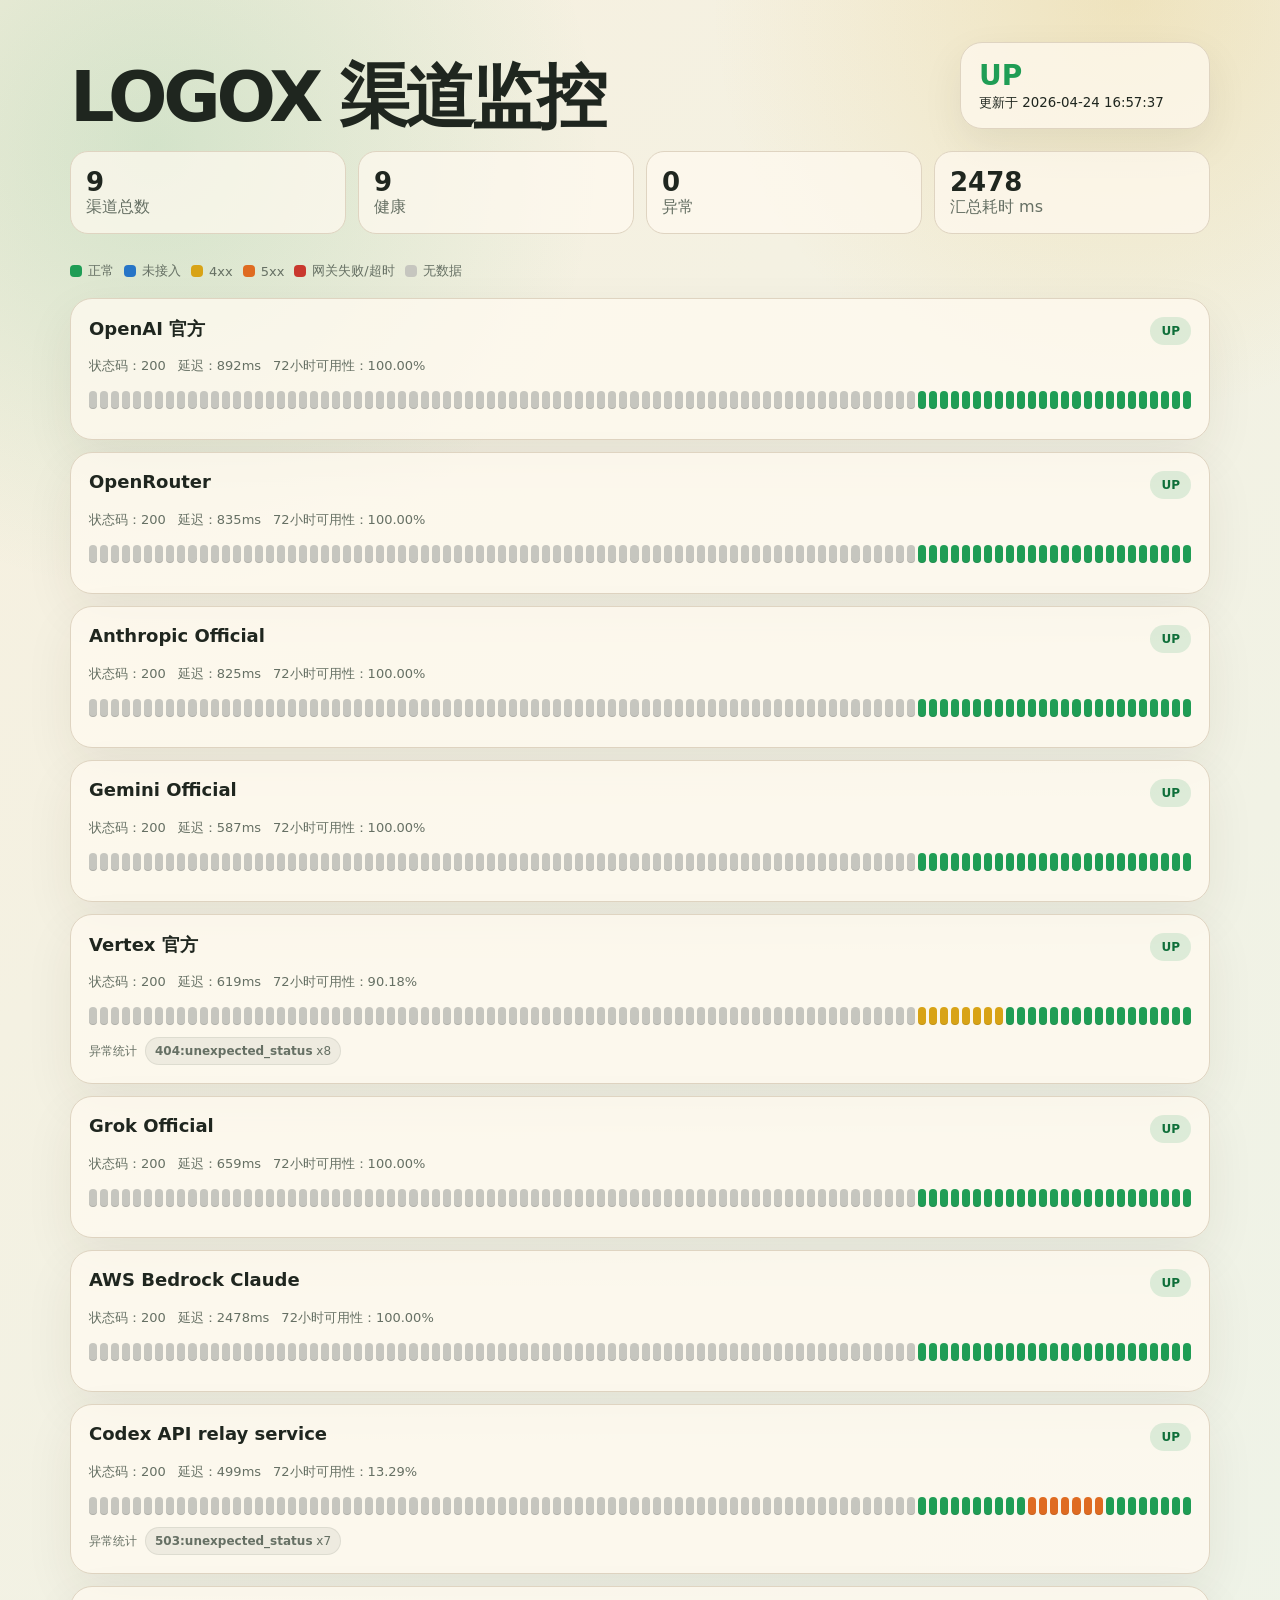
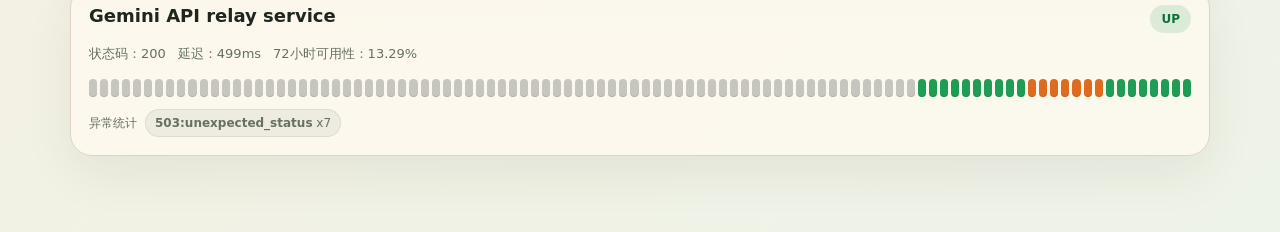
==== commit 5e36283d: "compute 72h availability in dashboard" ====
--- a/probe_dashboard/pages/index.html
+++ b/probe_dashboard/pages/index.html
@@ -100,7 +100,7 @@
       </div>
       <div class="badge up">
         <strong>up</strong>
-        <small>更新于 2026-04-24 16:27:36</small>
+        <small>更新于 2026-04-24 16:57:37</small>
       </div>
     </header>
 
@@ -108,7 +108,7 @@
       <div class="card"><b>9</b><span>渠道总数</span></div>
       <div class="card"><b>9</b><span>健康</span></div>
       <div class="card"><b>0</b><span>异常</span></div>
-      <div class="card"><b>2545</b><span>汇总耗时 ms</span></div>
+      <div class="card"><b>2478</b><span>汇总耗时 ms</span></div>
     </section>
 
     <nav class="legend">
@@ -131,11 +131,11 @@
           </div>
           <div class="meta">
             <span>状态码：200</span>
-            <span>延迟：839ms</span>
-            <span>24小时可用性：100.00%</span>
-            
-          </div>
-          <div class="grid"><span class="cell gray" title="无数据  no_data"></span><span class="cell gray" title="无数据  no_data"></span><span class="cell gray" title="无数据  no_data"></span><span class="cell gray" title="无数据  no_data"></span><span class="cell gray" title="无数据  no_data"></span><span class="cell gray" title="无数据  no_data"></span><span class="cell gray" title="无数据  no_data"></span><span class="cell gray" title="无数据  no_data"></span><span class="cell gray" title="无数据  no_data"></span><span class="cell gray" title="无数据  no_data"></span><span class="cell gray" title="无数据  no_data"></span><span class="cell gray" title="无数据  no_data"></span><span class="cell gray" title="无数据  no_data"></span><span class="cell gray" title="无数据  no_data"></span><span class="cell gray" title="无数据  no_data"></span><span class="cell gray" title="无数据  no_data"></span><span class="cell gray" title="无数据  no_data"></span><span class="cell gray" title="无数据  no_data"></span><span class="cell gray" title="无数据  no_data"></span><span class="cell gray" title="无数据  no_data"></span><span class="cell gray" title="无数据  no_data"></span><span class="cell gray" title="无数据  no_data"></span><span class="cell gray" title="无数据  no_data"></span><span class="cell gray" title="无数据  no_data"></span><span class="cell gray" title="无数据  no_data"></span><span class="cell gray" title="无数据  no_data"></span><span class="cell gray" title="无数据  no_data"></span><span class="cell gray" title="无数据  no_data"></span><span class="cell gray" title="无数据  no_data"></span><span class="cell gray" title="无数据  no_data"></span><span class="cell gray" title="无数据  no_data"></span><span class="cell gray" title="无数据  no_data"></span><span class="cell gray" title="无数据  no_data"></span><span class="cell gray" title="无数据  no_data"></span><span class="cell gray" title="无数据  no_data"></span><span class="cell gray" title="无数据  no_data"></span><span class="cell gray" title="无数据  no_data"></span><span class="cell gray" title="无数据  no_data"></span><span class="cell gray" title="无数据  no_data"></span><span class="cell gray" title="无数据  no_data"></span><span class="cell gray" title="无数据  no_data"></span><span class="cell gray" title="无数据  no_data"></span><span class="cell gray" title="无数据  no_data"></span><span class="cell gray" title="无数据  no_data"></span><span class="cell gray" title="无数据  no_data"></span><span class="cell gray" title="无数据  no_data"></span><span class="cell gray" title="无数据  no_data"></span><span class="cell gray" title="无数据  no_data"></span><span class="cell gray" title="无数据  no_data"></span><span class="cell gray" title="无数据  no_data"></span><span class="cell gray" title="无数据  no_data"></span><span class="cell gray" title="无数据  no_data"></span><span class="cell gray" title="无数据  no_data"></span><span class="cell gray" title="无数据  no_data"></span><span class="cell gray" title="无数据  no_data"></span><span class="cell gray" title="无数据  no_data"></span><span class="cell gray" title="无数据  no_data"></span><span class="cell gray" title="无数据  no_data"></span><span class="cell gray" title="无数据  no_data"></span><span class="cell gray" title="无数据  no_data"></span><span class="cell gray" title="无数据  no_data"></span><span class="cell gray" title="无数据  no_data"></span><span class="cell gray" title="无数据  no_data"></span><span class="cell gray" title="无数据  no_data"></span><span class="cell gray" title="无数据  no_data"></span><span class="cell gray" title="无数据  no_data"></span><span class="cell gray" title="无数据  no_data"></span><span class="cell gray" title="无数据  no_data"></span><span class="cell gray" title="无数据  no_data"></span><span class="cell gray" title="无数据  no_data"></span><span class="cell gray" title="无数据  no_data"></span><span class="cell gray" title="无数据  no_data"></span><span class="cell gray" title="无数据  no_data"></span><span class="cell gray" title="无数据  no_data"></span><span class="cell gray" title="无数据  no_data"></span><span class="cell gray" title="无数据  no_data"></span><span class="cell green" title="2026-04-21 22:39:28 200 "></span><span class="cell green" title="2026-04-21 22:50:26 200 "></span><span class="cell green" title="2026-04-21 22:54:17 200 "></span><span class="cell green" title="2026-04-21 22:54:40 200 "></span><span class="cell green" title="2026-04-21 22:56:16 200 "></span><span class="cell green" title="2026-04-21 23:15:15 200 "></span><span class="cell green" title="2026-04-21 23:31:10 200 "></span><span class="cell green" title="2026-04-21 23:51:48 200 "></span><span class="cell green" title="2026-04-22 00:01:41 200 "></span><span class="cell green" title="2026-04-22 00:15:39 200 "></span><span class="cell green" title="2026-04-22 01:35:30 200 "></span><span class="cell green" title="2026-04-22 03:22:09 200 "></span><span class="cell green" title="2026-04-22 04:28:14 200 "></span><span class="cell green" title="2026-04-22 05:24:55 200 "></span><span class="cell green" title="2026-04-22 06:10:48 200 "></span><span class="cell green" title="2026-04-22 07:09:22 200 "></span><span class="cell green" title="2026-04-22 08:03:13 200 "></span><span class="cell green" title="2026-04-24 16:01:31 200 "></span><span class="cell green" title="2026-04-24 16:02:17 200 "></span><span class="cell green" title="2026-04-24 16:10:03 200 "></span><span class="cell green" title="2026-04-24 16:14:16 200 "></span><span class="cell green" title="2026-04-24 16:15:09 200 "></span><span class="cell green" title="2026-04-24 16:26:48 200 "></span><span class="cell green" title="2026-04-24 16:27:36 200 "></span></div>
+            <span>延迟：892ms</span>
+            <span>72小时可用性：100.00%</span>
+            
+          </div>
+          <div class="grid"><span class="cell gray" title="无数据  no_data"></span><span class="cell gray" title="无数据  no_data"></span><span class="cell gray" title="无数据  no_data"></span><span class="cell gray" title="无数据  no_data"></span><span class="cell gray" title="无数据  no_data"></span><span class="cell gray" title="无数据  no_data"></span><span class="cell gray" title="无数据  no_data"></span><span class="cell gray" title="无数据  no_data"></span><span class="cell gray" title="无数据  no_data"></span><span class="cell gray" title="无数据  no_data"></span><span class="cell gray" title="无数据  no_data"></span><span class="cell gray" title="无数据  no_data"></span><span class="cell gray" title="无数据  no_data"></span><span class="cell gray" title="无数据  no_data"></span><span class="cell gray" title="无数据  no_data"></span><span class="cell gray" title="无数据  no_data"></span><span class="cell gray" title="无数据  no_data"></span><span class="cell gray" title="无数据  no_data"></span><span class="cell gray" title="无数据  no_data"></span><span class="cell gray" title="无数据  no_data"></span><span class="cell gray" title="无数据  no_data"></span><span class="cell gray" title="无数据  no_data"></span><span class="cell gray" title="无数据  no_data"></span><span class="cell gray" title="无数据  no_data"></span><span class="cell gray" title="无数据  no_data"></span><span class="cell gray" title="无数据  no_data"></span><span class="cell gray" title="无数据  no_data"></span><span class="cell gray" title="无数据  no_data"></span><span class="cell gray" title="无数据  no_data"></span><span class="cell gray" title="无数据  no_data"></span><span class="cell gray" title="无数据  no_data"></span><span class="cell gray" title="无数据  no_data"></span><span class="cell gray" title="无数据  no_data"></span><span class="cell gray" title="无数据  no_data"></span><span class="cell gray" title="无数据  no_data"></span><span class="cell gray" title="无数据  no_data"></span><span class="cell gray" title="无数据  no_data"></span><span class="cell gray" title="无数据  no_data"></span><span class="cell gray" title="无数据  no_data"></span><span class="cell gray" title="无数据  no_data"></span><span class="cell gray" title="无数据  no_data"></span><span class="cell gray" title="无数据  no_data"></span><span class="cell gray" title="无数据  no_data"></span><span class="cell gray" title="无数据  no_data"></span><span class="cell gray" title="无数据  no_data"></span><span class="cell gray" title="无数据  no_data"></span><span class="cell gray" title="无数据  no_data"></span><span class="cell gray" title="无数据  no_data"></span><span class="cell gray" title="无数据  no_data"></span><span class="cell gray" title="无数据  no_data"></span><span class="cell gray" title="无数据  no_data"></span><span class="cell gray" title="无数据  no_data"></span><span class="cell gray" title="无数据  no_data"></span><span class="cell gray" title="无数据  no_data"></span><span class="cell gray" title="无数据  no_data"></span><span class="cell gray" title="无数据  no_data"></span><span class="cell gray" title="无数据  no_data"></span><span class="cell gray" title="无数据  no_data"></span><span class="cell gray" title="无数据  no_data"></span><span class="cell gray" title="无数据  no_data"></span><span class="cell gray" title="无数据  no_data"></span><span class="cell gray" title="无数据  no_data"></span><span class="cell gray" title="无数据  no_data"></span><span class="cell gray" title="无数据  no_data"></span><span class="cell gray" title="无数据  no_data"></span><span class="cell gray" title="无数据  no_data"></span><span class="cell gray" title="无数据  no_data"></span><span class="cell gray" title="无数据  no_data"></span><span class="cell gray" title="无数据  no_data"></span><span class="cell gray" title="无数据  no_data"></span><span class="cell gray" title="无数据  no_data"></span><span class="cell gray" title="无数据  no_data"></span><span class="cell gray" title="无数据  no_data"></span><span class="cell gray" title="无数据  no_data"></span><span class="cell gray" title="无数据  no_data"></span><span class="cell green" title="2026-04-21 22:39:28 200 "></span><span class="cell green" title="2026-04-21 22:50:26 200 "></span><span class="cell green" title="2026-04-21 22:54:17 200 "></span><span class="cell green" title="2026-04-21 22:54:40 200 "></span><span class="cell green" title="2026-04-21 22:56:16 200 "></span><span class="cell green" title="2026-04-21 23:15:15 200 "></span><span class="cell green" title="2026-04-21 23:31:10 200 "></span><span class="cell green" title="2026-04-21 23:51:48 200 "></span><span class="cell green" title="2026-04-22 00:01:41 200 "></span><span class="cell green" title="2026-04-22 00:15:39 200 "></span><span class="cell green" title="2026-04-22 01:35:30 200 "></span><span class="cell green" title="2026-04-22 03:22:09 200 "></span><span class="cell green" title="2026-04-22 04:28:14 200 "></span><span class="cell green" title="2026-04-22 05:24:55 200 "></span><span class="cell green" title="2026-04-22 06:10:48 200 "></span><span class="cell green" title="2026-04-22 07:09:22 200 "></span><span class="cell green" title="2026-04-22 08:03:13 200 "></span><span class="cell green" title="2026-04-24 16:01:31 200 "></span><span class="cell green" title="2026-04-24 16:02:17 200 "></span><span class="cell green" title="2026-04-24 16:10:03 200 "></span><span class="cell green" title="2026-04-24 16:14:16 200 "></span><span class="cell green" title="2026-04-24 16:15:09 200 "></span><span class="cell green" title="2026-04-24 16:26:48 200 "></span><span class="cell green" title="2026-04-24 16:27:36 200 "></span><span class="cell green" title="2026-04-24 16:57:37 200 "></span></div>
           
         </section>
         
@@ -149,11 +149,11 @@
           </div>
           <div class="meta">
             <span>状态码：200</span>
-            <span>延迟：849ms</span>
-            <span>24小时可用性：100.00%</span>
-            
-          </div>
-          <div class="grid"><span class="cell gray" title="无数据  no_data"></span><span class="cell gray" title="无数据  no_data"></span><span class="cell gray" title="无数据  no_data"></span><span class="cell gray" title="无数据  no_data"></span><span class="cell gray" title="无数据  no_data"></span><span class="cell gray" title="无数据  no_data"></span><span class="cell gray" title="无数据  no_data"></span><span class="cell gray" title="无数据  no_data"></span><span class="cell gray" title="无数据  no_data"></span><span class="cell gray" title="无数据  no_data"></span><span class="cell gray" title="无数据  no_data"></span><span class="cell gray" title="无数据  no_data"></span><span class="cell gray" title="无数据  no_data"></span><span class="cell gray" title="无数据  no_data"></span><span class="cell gray" title="无数据  no_data"></span><span class="cell gray" title="无数据  no_data"></span><span class="cell gray" title="无数据  no_data"></span><span class="cell gray" title="无数据  no_data"></span><span class="cell gray" title="无数据  no_data"></span><span class="cell gray" title="无数据  no_data"></span><span class="cell gray" title="无数据  no_data"></span><span class="cell gray" title="无数据  no_data"></span><span class="cell gray" title="无数据  no_data"></span><span class="cell gray" title="无数据  no_data"></span><span class="cell gray" title="无数据  no_data"></span><span class="cell gray" title="无数据  no_data"></span><span class="cell gray" title="无数据  no_data"></span><span class="cell gray" title="无数据  no_data"></span><span class="cell gray" title="无数据  no_data"></span><span class="cell gray" title="无数据  no_data"></span><span class="cell gray" title="无数据  no_data"></span><span class="cell gray" title="无数据  no_data"></span><span class="cell gray" title="无数据  no_data"></span><span class="cell gray" title="无数据  no_data"></span><span class="cell gray" title="无数据  no_data"></span><span class="cell gray" title="无数据  no_data"></span><span class="cell gray" title="无数据  no_data"></span><span class="cell gray" title="无数据  no_data"></span><span class="cell gray" title="无数据  no_data"></span><span class="cell gray" title="无数据  no_data"></span><span class="cell gray" title="无数据  no_data"></span><span class="cell gray" title="无数据  no_data"></span><span class="cell gray" title="无数据  no_data"></span><span class="cell gray" title="无数据  no_data"></span><span class="cell gray" title="无数据  no_data"></span><span class="cell gray" title="无数据  no_data"></span><span class="cell gray" title="无数据  no_data"></span><span class="cell gray" title="无数据  no_data"></span><span class="cell gray" title="无数据  no_data"></span><span class="cell gray" title="无数据  no_data"></span><span class="cell gray" title="无数据  no_data"></span><span class="cell gray" title="无数据  no_data"></span><span class="cell gray" title="无数据  no_data"></span><span class="cell gray" title="无数据  no_data"></span><span class="cell gray" title="无数据  no_data"></span><span class="cell gray" title="无数据  no_data"></span><span class="cell gray" title="无数据  no_data"></span><span class="cell gray" title="无数据  no_data"></span><span class="cell gray" title="无数据  no_data"></span><span class="cell gray" title="无数据  no_data"></span><span class="cell gray" title="无数据  no_data"></span><span class="cell gray" title="无数据  no_data"></span><span class="cell gray" title="无数据  no_data"></span><span class="cell gray" title="无数据  no_data"></span><span class="cell gray" title="无数据  no_data"></span><span class="cell gray" title="无数据  no_data"></span><span class="cell gray" title="无数据  no_data"></span><span class="cell gray" title="无数据  no_data"></span><span class="cell gray" title="无数据  no_data"></span><span class="cell gray" title="无数据  no_data"></span><span class="cell gray" title="无数据  no_data"></span><span class="cell gray" title="无数据  no_data"></span><span class="cell gray" title="无数据  no_data"></span><span class="cell gray" title="无数据  no_data"></span><span class="cell gray" title="无数据  no_data"></span><span class="cell gray" title="无数据  no_data"></span><span class="cell green" title="2026-04-21 22:39:28 200 "></span><span class="cell green" title="2026-04-21 22:50:26 200 "></span><span class="cell green" title="2026-04-21 22:54:17 200 "></span><span class="cell green" title="2026-04-21 22:54:40 200 "></span><span class="cell green" title="2026-04-21 22:56:16 200 "></span><span class="cell green" title="2026-04-21 23:15:15 200 "></span><span class="cell green" title="2026-04-21 23:31:10 200 "></span><span class="cell green" title="2026-04-21 23:51:48 200 "></span><span class="cell green" title="2026-04-22 00:01:41 200 "></span><span class="cell green" title="2026-04-22 00:15:39 200 "></span><span class="cell green" title="2026-04-22 01:35:30 200 "></span><span class="cell green" title="2026-04-22 03:22:09 200 "></span><span class="cell green" title="2026-04-22 04:28:14 200 "></span><span class="cell green" title="2026-04-22 05:24:55 200 "></span><span class="cell green" title="2026-04-22 06:10:48 200 "></span><span class="cell green" title="2026-04-22 07:09:22 200 "></span><span class="cell green" title="2026-04-22 08:03:13 200 "></span><span class="cell green" title="2026-04-24 16:01:31 200 "></span><span class="cell green" title="2026-04-24 16:02:17 200 "></span><span class="cell green" title="2026-04-24 16:10:03 200 "></span><span class="cell green" title="2026-04-24 16:14:16 200 "></span><span class="cell green" title="2026-04-24 16:15:09 200 "></span><span class="cell green" title="2026-04-24 16:26:48 200 "></span><span class="cell green" title="2026-04-24 16:27:36 200 "></span></div>
+            <span>延迟：835ms</span>
+            <span>72小时可用性：100.00%</span>
+            
+          </div>
+          <div class="grid"><span class="cell gray" title="无数据  no_data"></span><span class="cell gray" title="无数据  no_data"></span><span class="cell gray" title="无数据  no_data"></span><span class="cell gray" title="无数据  no_data"></span><span class="cell gray" title="无数据  no_data"></span><span class="cell gray" title="无数据  no_data"></span><span class="cell gray" title="无数据  no_data"></span><span class="cell gray" title="无数据  no_data"></span><span class="cell gray" title="无数据  no_data"></span><span class="cell gray" title="无数据  no_data"></span><span class="cell gray" title="无数据  no_data"></span><span class="cell gray" title="无数据  no_data"></span><span class="cell gray" title="无数据  no_data"></span><span class="cell gray" title="无数据  no_data"></span><span class="cell gray" title="无数据  no_data"></span><span class="cell gray" title="无数据  no_data"></span><span class="cell gray" title="无数据  no_data"></span><span class="cell gray" title="无数据  no_data"></span><span class="cell gray" title="无数据  no_data"></span><span class="cell gray" title="无数据  no_data"></span><span class="cell gray" title="无数据  no_data"></span><span class="cell gray" title="无数据  no_data"></span><span class="cell gray" title="无数据  no_data"></span><span class="cell gray" title="无数据  no_data"></span><span class="cell gray" title="无数据  no_data"></span><span class="cell gray" title="无数据  no_data"></span><span class="cell gray" title="无数据  no_data"></span><span class="cell gray" title="无数据  no_data"></span><span class="cell gray" title="无数据  no_data"></span><span class="cell gray" title="无数据  no_data"></span><span class="cell gray" title="无数据  no_data"></span><span class="cell gray" title="无数据  no_data"></span><span class="cell gray" title="无数据  no_data"></span><span class="cell gray" title="无数据  no_data"></span><span class="cell gray" title="无数据  no_data"></span><span class="cell gray" title="无数据  no_data"></span><span class="cell gray" title="无数据  no_data"></span><span class="cell gray" title="无数据  no_data"></span><span class="cell gray" title="无数据  no_data"></span><span class="cell gray" title="无数据  no_data"></span><span class="cell gray" title="无数据  no_data"></span><span class="cell gray" title="无数据  no_data"></span><span class="cell gray" title="无数据  no_data"></span><span class="cell gray" title="无数据  no_data"></span><span class="cell gray" title="无数据  no_data"></span><span class="cell gray" title="无数据  no_data"></span><span class="cell gray" title="无数据  no_data"></span><span class="cell gray" title="无数据  no_data"></span><span class="cell gray" title="无数据  no_data"></span><span class="cell gray" title="无数据  no_data"></span><span class="cell gray" title="无数据  no_data"></span><span class="cell gray" title="无数据  no_data"></span><span class="cell gray" title="无数据  no_data"></span><span class="cell gray" title="无数据  no_data"></span><span class="cell gray" title="无数据  no_data"></span><span class="cell gray" title="无数据  no_data"></span><span class="cell gray" title="无数据  no_data"></span><span class="cell gray" title="无数据  no_data"></span><span class="cell gray" title="无数据  no_data"></span><span class="cell gray" title="无数据  no_data"></span><span class="cell gray" title="无数据  no_data"></span><span class="cell gray" title="无数据  no_data"></span><span class="cell gray" title="无数据  no_data"></span><span class="cell gray" title="无数据  no_data"></span><span class="cell gray" title="无数据  no_data"></span><span class="cell gray" title="无数据  no_data"></span><span class="cell gray" title="无数据  no_data"></span><span class="cell gray" title="无数据  no_data"></span><span class="cell gray" title="无数据  no_data"></span><span class="cell gray" title="无数据  no_data"></span><span class="cell gray" title="无数据  no_data"></span><span class="cell gray" title="无数据  no_data"></span><span class="cell gray" title="无数据  no_data"></span><span class="cell gray" title="无数据  no_data"></span><span class="cell gray" title="无数据  no_data"></span><span class="cell green" title="2026-04-21 22:39:28 200 "></span><span class="cell green" title="2026-04-21 22:50:26 200 "></span><span class="cell green" title="2026-04-21 22:54:17 200 "></span><span class="cell green" title="2026-04-21 22:54:40 200 "></span><span class="cell green" title="2026-04-21 22:56:16 200 "></span><span class="cell green" title="2026-04-21 23:15:15 200 "></span><span class="cell green" title="2026-04-21 23:31:10 200 "></span><span class="cell green" title="2026-04-21 23:51:48 200 "></span><span class="cell green" title="2026-04-22 00:01:41 200 "></span><span class="cell green" title="2026-04-22 00:15:39 200 "></span><span class="cell green" title="2026-04-22 01:35:30 200 "></span><span class="cell green" title="2026-04-22 03:22:09 200 "></span><span class="cell green" title="2026-04-22 04:28:14 200 "></span><span class="cell green" title="2026-04-22 05:24:55 200 "></span><span class="cell green" title="2026-04-22 06:10:48 200 "></span><span class="cell green" title="2026-04-22 07:09:22 200 "></span><span class="cell green" title="2026-04-22 08:03:13 200 "></span><span class="cell green" title="2026-04-24 16:01:31 200 "></span><span class="cell green" title="2026-04-24 16:02:17 200 "></span><span class="cell green" title="2026-04-24 16:10:03 200 "></span><span class="cell green" title="2026-04-24 16:14:16 200 "></span><span class="cell green" title="2026-04-24 16:15:09 200 "></span><span class="cell green" title="2026-04-24 16:26:48 200 "></span><span class="cell green" title="2026-04-24 16:27:36 200 "></span><span class="cell green" title="2026-04-24 16:57:37 200 "></span></div>
           
         </section>
         
@@ -167,11 +167,11 @@
           </div>
           <div class="meta">
             <span>状态码：200</span>
-            <span>延迟：838ms</span>
-            <span>24小时可用性：100.00%</span>
-            
-          </div>
-          <div class="grid"><span class="cell gray" title="无数据  no_data"></span><span class="cell gray" title="无数据  no_data"></span><span class="cell gray" title="无数据  no_data"></span><span class="cell gray" title="无数据  no_data"></span><span class="cell gray" title="无数据  no_data"></span><span class="cell gray" title="无数据  no_data"></span><span class="cell gray" title="无数据  no_data"></span><span class="cell gray" title="无数据  no_data"></span><span class="cell gray" title="无数据  no_data"></span><span class="cell gray" title="无数据  no_data"></span><span class="cell gray" title="无数据  no_data"></span><span class="cell gray" title="无数据  no_data"></span><span class="cell gray" title="无数据  no_data"></span><span class="cell gray" title="无数据  no_data"></span><span class="cell gray" title="无数据  no_data"></span><span class="cell gray" title="无数据  no_data"></span><span class="cell gray" title="无数据  no_data"></span><span class="cell gray" title="无数据  no_data"></span><span class="cell gray" title="无数据  no_data"></span><span class="cell gray" title="无数据  no_data"></span><span class="cell gray" title="无数据  no_data"></span><span class="cell gray" title="无数据  no_data"></span><span class="cell gray" title="无数据  no_data"></span><span class="cell gray" title="无数据  no_data"></span><span class="cell gray" title="无数据  no_data"></span><span class="cell gray" title="无数据  no_data"></span><span class="cell gray" title="无数据  no_data"></span><span class="cell gray" title="无数据  no_data"></span><span class="cell gray" title="无数据  no_data"></span><span class="cell gray" title="无数据  no_data"></span><span class="cell gray" title="无数据  no_data"></span><span class="cell gray" title="无数据  no_data"></span><span class="cell gray" title="无数据  no_data"></span><span class="cell gray" title="无数据  no_data"></span><span class="cell gray" title="无数据  no_data"></span><span class="cell gray" title="无数据  no_data"></span><span class="cell gray" title="无数据  no_data"></span><span class="cell gray" title="无数据  no_data"></span><span class="cell gray" title="无数据  no_data"></span><span class="cell gray" title="无数据  no_data"></span><span class="cell gray" title="无数据  no_data"></span><span class="cell gray" title="无数据  no_data"></span><span class="cell gray" title="无数据  no_data"></span><span class="cell gray" title="无数据  no_data"></span><span class="cell gray" title="无数据  no_data"></span><span class="cell gray" title="无数据  no_data"></span><span class="cell gray" title="无数据  no_data"></span><span class="cell gray" title="无数据  no_data"></span><span class="cell gray" title="无数据  no_data"></span><span class="cell gray" title="无数据  no_data"></span><span class="cell gray" title="无数据  no_data"></span><span class="cell gray" title="无数据  no_data"></span><span class="cell gray" title="无数据  no_data"></span><span class="cell gray" title="无数据  no_data"></span><span class="cell gray" title="无数据  no_data"></span><span class="cell gray" title="无数据  no_data"></span><span class="cell gray" title="无数据  no_data"></span><span class="cell gray" title="无数据  no_data"></span><span class="cell gray" title="无数据  no_data"></span><span class="cell gray" title="无数据  no_data"></span><span class="cell gray" title="无数据  no_data"></span><span class="cell gray" title="无数据  no_data"></span><span class="cell gray" title="无数据  no_data"></span><span class="cell gray" title="无数据  no_data"></span><span class="cell gray" title="无数据  no_data"></span><span class="cell gray" title="无数据  no_data"></span><span class="cell gray" title="无数据  no_data"></span><span class="cell gray" title="无数据  no_data"></span><span class="cell gray" title="无数据  no_data"></span><span class="cell gray" title="无数据  no_data"></span><span class="cell gray" title="无数据  no_data"></span><span class="cell gray" title="无数据  no_data"></span><span class="cell gray" title="无数据  no_data"></span><span class="cell gray" title="无数据  no_data"></span><span class="cell gray" title="无数据  no_data"></span><span class="cell gray" title="无数据  no_data"></span><span class="cell green" title="2026-04-21 22:39:28 200 "></span><span class="cell green" title="2026-04-21 22:50:26 200 "></span><span class="cell green" title="2026-04-21 22:54:17 200 "></span><span class="cell green" title="2026-04-21 22:54:40 200 "></span><span class="cell green" title="2026-04-21 22:56:16 200 "></span><span class="cell green" title="2026-04-21 23:15:15 200 "></span><span class="cell green" title="2026-04-21 23:31:10 200 "></span><span class="cell green" title="2026-04-21 23:51:48 200 "></span><span class="cell green" title="2026-04-22 00:01:41 200 "></span><span class="cell green" title="2026-04-22 00:15:39 200 "></span><span class="cell green" title="2026-04-22 01:35:30 200 "></span><span class="cell green" title="2026-04-22 03:22:09 200 "></span><span class="cell green" title="2026-04-22 04:28:14 200 "></span><span class="cell green" title="2026-04-22 05:24:55 200 "></span><span class="cell green" title="2026-04-22 06:10:48 200 "></span><span class="cell green" title="2026-04-22 07:09:22 200 "></span><span class="cell green" title="2026-04-22 08:03:13 200 "></span><span class="cell green" title="2026-04-24 16:01:31 200 "></span><span class="cell green" title="2026-04-24 16:02:17 200 "></span><span class="cell green" title="2026-04-24 16:10:03 200 "></span><span class="cell green" title="2026-04-24 16:14:16 200 "></span><span class="cell green" title="2026-04-24 16:15:09 200 "></span><span class="cell green" title="2026-04-24 16:26:48 200 "></span><span class="cell green" title="2026-04-24 16:27:36 200 "></span></div>
+            <span>延迟：825ms</span>
+            <span>72小时可用性：100.00%</span>
+            
+          </div>
+          <div class="grid"><span class="cell gray" title="无数据  no_data"></span><span class="cell gray" title="无数据  no_data"></span><span class="cell gray" title="无数据  no_data"></span><span class="cell gray" title="无数据  no_data"></span><span class="cell gray" title="无数据  no_data"></span><span class="cell gray" title="无数据  no_data"></span><span class="cell gray" title="无数据  no_data"></span><span class="cell gray" title="无数据  no_data"></span><span class="cell gray" title="无数据  no_data"></span><span class="cell gray" title="无数据  no_data"></span><span class="cell gray" title="无数据  no_data"></span><span class="cell gray" title="无数据  no_data"></span><span class="cell gray" title="无数据  no_data"></span><span class="cell gray" title="无数据  no_data"></span><span class="cell gray" title="无数据  no_data"></span><span class="cell gray" title="无数据  no_data"></span><span class="cell gray" title="无数据  no_data"></span><span class="cell gray" title="无数据  no_data"></span><span class="cell gray" title="无数据  no_data"></span><span class="cell gray" title="无数据  no_data"></span><span class="cell gray" title="无数据  no_data"></span><span class="cell gray" title="无数据  no_data"></span><span class="cell gray" title="无数据  no_data"></span><span class="cell gray" title="无数据  no_data"></span><span class="cell gray" title="无数据  no_data"></span><span class="cell gray" title="无数据  no_data"></span><span class="cell gray" title="无数据  no_data"></span><span class="cell gray" title="无数据  no_data"></span><span class="cell gray" title="无数据  no_data"></span><span class="cell gray" title="无数据  no_data"></span><span class="cell gray" title="无数据  no_data"></span><span class="cell gray" title="无数据  no_data"></span><span class="cell gray" title="无数据  no_data"></span><span class="cell gray" title="无数据  no_data"></span><span class="cell gray" title="无数据  no_data"></span><span class="cell gray" title="无数据  no_data"></span><span class="cell gray" title="无数据  no_data"></span><span class="cell gray" title="无数据  no_data"></span><span class="cell gray" title="无数据  no_data"></span><span class="cell gray" title="无数据  no_data"></span><span class="cell gray" title="无数据  no_data"></span><span class="cell gray" title="无数据  no_data"></span><span class="cell gray" title="无数据  no_data"></span><span class="cell gray" title="无数据  no_data"></span><span class="cell gray" title="无数据  no_data"></span><span class="cell gray" title="无数据  no_data"></span><span class="cell gray" title="无数据  no_data"></span><span class="cell gray" title="无数据  no_data"></span><span class="cell gray" title="无数据  no_data"></span><span class="cell gray" title="无数据  no_data"></span><span class="cell gray" title="无数据  no_data"></span><span class="cell gray" title="无数据  no_data"></span><span class="cell gray" title="无数据  no_data"></span><span class="cell gray" title="无数据  no_data"></span><span class="cell gray" title="无数据  no_data"></span><span class="cell gray" title="无数据  no_data"></span><span class="cell gray" title="无数据  no_data"></span><span class="cell gray" title="无数据  no_data"></span><span class="cell gray" title="无数据  no_data"></span><span class="cell gray" title="无数据  no_data"></span><span class="cell gray" title="无数据  no_data"></span><span class="cell gray" title="无数据  no_data"></span><span class="cell gray" title="无数据  no_data"></span><span class="cell gray" title="无数据  no_data"></span><span class="cell gray" title="无数据  no_data"></span><span class="cell gray" title="无数据  no_data"></span><span class="cell gray" title="无数据  no_data"></span><span class="cell gray" title="无数据  no_data"></span><span class="cell gray" title="无数据  no_data"></span><span class="cell gray" title="无数据  no_data"></span><span class="cell gray" title="无数据  no_data"></span><span class="cell gray" title="无数据  no_data"></span><span class="cell gray" title="无数据  no_data"></span><span class="cell gray" title="无数据  no_data"></span><span class="cell gray" title="无数据  no_data"></span><span class="cell green" title="2026-04-21 22:39:28 200 "></span><span class="cell green" title="2026-04-21 22:50:26 200 "></span><span class="cell green" title="2026-04-21 22:54:17 200 "></span><span class="cell green" title="2026-04-21 22:54:40 200 "></span><span class="cell green" title="2026-04-21 22:56:16 200 "></span><span class="cell green" title="2026-04-21 23:15:15 200 "></span><span class="cell green" title="2026-04-21 23:31:10 200 "></span><span class="cell green" title="2026-04-21 23:51:48 200 "></span><span class="cell green" title="2026-04-22 00:01:41 200 "></span><span class="cell green" title="2026-04-22 00:15:39 200 "></span><span class="cell green" title="2026-04-22 01:35:30 200 "></span><span class="cell green" title="2026-04-22 03:22:09 200 "></span><span class="cell green" title="2026-04-22 04:28:14 200 "></span><span class="cell green" title="2026-04-22 05:24:55 200 "></span><span class="cell green" title="2026-04-22 06:10:48 200 "></span><span class="cell green" title="2026-04-22 07:09:22 200 "></span><span class="cell green" title="2026-04-22 08:03:13 200 "></span><span class="cell green" title="2026-04-24 16:01:31 200 "></span><span class="cell green" title="2026-04-24 16:02:17 200 "></span><span class="cell green" title="2026-04-24 16:10:03 200 "></span><span class="cell green" title="2026-04-24 16:14:16 200 "></span><span class="cell green" title="2026-04-24 16:15:09 200 "></span><span class="cell green" title="2026-04-24 16:26:48 200 "></span><span class="cell green" title="2026-04-24 16:27:36 200 "></span><span class="cell green" title="2026-04-24 16:57:37 200 "></span></div>
           
         </section>
         
@@ -185,11 +185,11 @@
           </div>
           <div class="meta">
             <span>状态码：200</span>
-            <span>延迟：838ms</span>
-            <span>24小时可用性：100.00%</span>
-            
-          </div>
-          <div class="grid"><span class="cell gray" title="无数据  no_data"></span><span class="cell gray" title="无数据  no_data"></span><span class="cell gray" title="无数据  no_data"></span><span class="cell gray" title="无数据  no_data"></span><span class="cell gray" title="无数据  no_data"></span><span class="cell gray" title="无数据  no_data"></span><span class="cell gray" title="无数据  no_data"></span><span class="cell gray" title="无数据  no_data"></span><span class="cell gray" title="无数据  no_data"></span><span class="cell gray" title="无数据  no_data"></span><span class="cell gray" title="无数据  no_data"></span><span class="cell gray" title="无数据  no_data"></span><span class="cell gray" title="无数据  no_data"></span><span class="cell gray" title="无数据  no_data"></span><span class="cell gray" title="无数据  no_data"></span><span class="cell gray" title="无数据  no_data"></span><span class="cell gray" title="无数据  no_data"></span><span class="cell gray" title="无数据  no_data"></span><span class="cell gray" title="无数据  no_data"></span><span class="cell gray" title="无数据  no_data"></span><span class="cell gray" title="无数据  no_data"></span><span class="cell gray" title="无数据  no_data"></span><span class="cell gray" title="无数据  no_data"></span><span class="cell gray" title="无数据  no_data"></span><span class="cell gray" title="无数据  no_data"></span><span class="cell gray" title="无数据  no_data"></span><span class="cell gray" title="无数据  no_data"></span><span class="cell gray" title="无数据  no_data"></span><span class="cell gray" title="无数据  no_data"></span><span class="cell gray" title="无数据  no_data"></span><span class="cell gray" title="无数据  no_data"></span><span class="cell gray" title="无数据  no_data"></span><span class="cell gray" title="无数据  no_data"></span><span class="cell gray" title="无数据  no_data"></span><span class="cell gray" title="无数据  no_data"></span><span class="cell gray" title="无数据  no_data"></span><span class="cell gray" title="无数据  no_data"></span><span class="cell gray" title="无数据  no_data"></span><span class="cell gray" title="无数据  no_data"></span><span class="cell gray" title="无数据  no_data"></span><span class="cell gray" title="无数据  no_data"></span><span class="cell gray" title="无数据  no_data"></span><span class="cell gray" title="无数据  no_data"></span><span class="cell gray" title="无数据  no_data"></span><span class="cell gray" title="无数据  no_data"></span><span class="cell gray" title="无数据  no_data"></span><span class="cell gray" title="无数据  no_data"></span><span class="cell gray" title="无数据  no_data"></span><span class="cell gray" title="无数据  no_data"></span><span class="cell gray" title="无数据  no_data"></span><span class="cell gray" title="无数据  no_data"></span><span class="cell gray" title="无数据  no_data"></span><span class="cell gray" title="无数据  no_data"></span><span class="cell gray" title="无数据  no_data"></span><span class="cell gray" title="无数据  no_data"></span><span class="cell gray" title="无数据  no_data"></span><span class="cell gray" title="无数据  no_data"></span><span class="cell gray" title="无数据  no_data"></span><span class="cell gray" title="无数据  no_data"></span><span class="cell gray" title="无数据  no_data"></span><span class="cell gray" title="无数据  no_data"></span><span class="cell gray" title="无数据  no_data"></span><span class="cell gray" title="无数据  no_data"></span><span class="cell gray" title="无数据  no_data"></span><span class="cell gray" title="无数据  no_data"></span><span class="cell gray" title="无数据  no_data"></span><span class="cell gray" title="无数据  no_data"></span><span class="cell gray" title="无数据  no_data"></span><span class="cell gray" title="无数据  no_data"></span><span class="cell gray" title="无数据  no_data"></span><span class="cell gray" title="无数据  no_data"></span><span class="cell gray" title="无数据  no_data"></span><span class="cell gray" title="无数据  no_data"></span><span class="cell gray" title="无数据  no_data"></span><span class="cell gray" title="无数据  no_data"></span><span class="cell gray" title="无数据  no_data"></span><span class="cell green" title="2026-04-21 22:39:28 200 "></span><span class="cell green" title="2026-04-21 22:50:26 200 "></span><span class="cell green" title="2026-04-21 22:54:17 200 "></span><span class="cell green" title="2026-04-21 22:54:40 200 "></span><span class="cell green" title="2026-04-21 22:56:16 200 "></span><span class="cell green" title="2026-04-21 23:15:15 200 "></span><span class="cell green" title="2026-04-21 23:31:10 200 "></span><span class="cell green" title="2026-04-21 23:51:48 200 "></span><span class="cell green" title="2026-04-22 00:01:41 200 "></span><span class="cell green" title="2026-04-22 00:15:39 200 "></span><span class="cell green" title="2026-04-22 01:35:30 200 "></span><span class="cell green" title="2026-04-22 03:22:09 200 "></span><span class="cell green" title="2026-04-22 04:28:14 200 "></span><span class="cell green" title="2026-04-22 05:24:55 200 "></span><span class="cell green" title="2026-04-22 06:10:48 200 "></span><span class="cell green" title="2026-04-22 07:09:22 200 "></span><span class="cell green" title="2026-04-22 08:03:13 200 "></span><span class="cell green" title="2026-04-24 16:01:31 200 "></span><span class="cell green" title="2026-04-24 16:02:17 200 "></span><span class="cell green" title="2026-04-24 16:10:03 200 "></span><span class="cell green" title="2026-04-24 16:14:16 200 "></span><span class="cell green" title="2026-04-24 16:15:09 200 "></span><span class="cell green" title="2026-04-24 16:26:48 200 "></span><span class="cell green" title="2026-04-24 16:27:36 200 "></span></div>
+            <span>延迟：587ms</span>
+            <span>72小时可用性：100.00%</span>
+            
+          </div>
+          <div class="grid"><span class="cell gray" title="无数据  no_data"></span><span class="cell gray" title="无数据  no_data"></span><span class="cell gray" title="无数据  no_data"></span><span class="cell gray" title="无数据  no_data"></span><span class="cell gray" title="无数据  no_data"></span><span class="cell gray" title="无数据  no_data"></span><span class="cell gray" title="无数据  no_data"></span><span class="cell gray" title="无数据  no_data"></span><span class="cell gray" title="无数据  no_data"></span><span class="cell gray" title="无数据  no_data"></span><span class="cell gray" title="无数据  no_data"></span><span class="cell gray" title="无数据  no_data"></span><span class="cell gray" title="无数据  no_data"></span><span class="cell gray" title="无数据  no_data"></span><span class="cell gray" title="无数据  no_data"></span><span class="cell gray" title="无数据  no_data"></span><span class="cell gray" title="无数据  no_data"></span><span class="cell gray" title="无数据  no_data"></span><span class="cell gray" title="无数据  no_data"></span><span class="cell gray" title="无数据  no_data"></span><span class="cell gray" title="无数据  no_data"></span><span class="cell gray" title="无数据  no_data"></span><span class="cell gray" title="无数据  no_data"></span><span class="cell gray" title="无数据  no_data"></span><span class="cell gray" title="无数据  no_data"></span><span class="cell gray" title="无数据  no_data"></span><span class="cell gray" title="无数据  no_data"></span><span class="cell gray" title="无数据  no_data"></span><span class="cell gray" title="无数据  no_data"></span><span class="cell gray" title="无数据  no_data"></span><span class="cell gray" title="无数据  no_data"></span><span class="cell gray" title="无数据  no_data"></span><span class="cell gray" title="无数据  no_data"></span><span class="cell gray" title="无数据  no_data"></span><span class="cell gray" title="无数据  no_data"></span><span class="cell gray" title="无数据  no_data"></span><span class="cell gray" title="无数据  no_data"></span><span class="cell gray" title="无数据  no_data"></span><span class="cell gray" title="无数据  no_data"></span><span class="cell gray" title="无数据  no_data"></span><span class="cell gray" title="无数据  no_data"></span><span class="cell gray" title="无数据  no_data"></span><span class="cell gray" title="无数据  no_data"></span><span class="cell gray" title="无数据  no_data"></span><span class="cell gray" title="无数据  no_data"></span><span class="cell gray" title="无数据  no_data"></span><span class="cell gray" title="无数据  no_data"></span><span class="cell gray" title="无数据  no_data"></span><span class="cell gray" title="无数据  no_data"></span><span class="cell gray" title="无数据  no_data"></span><span class="cell gray" title="无数据  no_data"></span><span class="cell gray" title="无数据  no_data"></span><span class="cell gray" title="无数据  no_data"></span><span class="cell gray" title="无数据  no_data"></span><span class="cell gray" title="无数据  no_data"></span><span class="cell gray" title="无数据  no_data"></span><span class="cell gray" title="无数据  no_data"></span><span class="cell gray" title="无数据  no_data"></span><span class="cell gray" title="无数据  no_data"></span><span class="cell gray" title="无数据  no_data"></span><span class="cell gray" title="无数据  no_data"></span><span class="cell gray" title="无数据  no_data"></span><span class="cell gray" title="无数据  no_data"></span><span class="cell gray" title="无数据  no_data"></span><span class="cell gray" title="无数据  no_data"></span><span class="cell gray" title="无数据  no_data"></span><span class="cell gray" title="无数据  no_data"></span><span class="cell gray" title="无数据  no_data"></span><span class="cell gray" title="无数据  no_data"></span><span class="cell gray" title="无数据  no_data"></span><span class="cell gray" title="无数据  no_data"></span><span class="cell gray" title="无数据  no_data"></span><span class="cell gray" title="无数据  no_data"></span><span class="cell gray" title="无数据  no_data"></span><span class="cell gray" title="无数据  no_data"></span><span class="cell green" title="2026-04-21 22:39:28 200 "></span><span class="cell green" title="2026-04-21 22:50:26 200 "></span><span class="cell green" title="2026-04-21 22:54:17 200 "></span><span class="cell green" title="2026-04-21 22:54:40 200 "></span><span class="cell green" title="2026-04-21 22:56:16 200 "></span><span class="cell green" title="2026-04-21 23:15:15 200 "></span><span class="cell green" title="2026-04-21 23:31:10 200 "></span><span class="cell green" title="2026-04-21 23:51:48 200 "></span><span class="cell green" title="2026-04-22 00:01:41 200 "></span><span class="cell green" title="2026-04-22 00:15:39 200 "></span><span class="cell green" title="2026-04-22 01:35:30 200 "></span><span class="cell green" title="2026-04-22 03:22:09 200 "></span><span class="cell green" title="2026-04-22 04:28:14 200 "></span><span class="cell green" title="2026-04-22 05:24:55 200 "></span><span class="cell green" title="2026-04-22 06:10:48 200 "></span><span class="cell green" title="2026-04-22 07:09:22 200 "></span><span class="cell green" title="2026-04-22 08:03:13 200 "></span><span class="cell green" title="2026-04-24 16:01:31 200 "></span><span class="cell green" title="2026-04-24 16:02:17 200 "></span><span class="cell green" title="2026-04-24 16:10:03 200 "></span><span class="cell green" title="2026-04-24 16:14:16 200 "></span><span class="cell green" title="2026-04-24 16:15:09 200 "></span><span class="cell green" title="2026-04-24 16:26:48 200 "></span><span class="cell green" title="2026-04-24 16:27:36 200 "></span><span class="cell green" title="2026-04-24 16:57:37 200 "></span></div>
           
         </section>
         
@@ -203,11 +203,11 @@
           </div>
           <div class="meta">
             <span>状态码：200</span>
-            <span>延迟：655ms</span>
-            <span>24小时可用性：100.00%</span>
-            
-          </div>
-          <div class="grid"><span class="cell gray" title="无数据  no_data"></span><span class="cell gray" title="无数据  no_data"></span><span class="cell gray" title="无数据  no_data"></span><span class="cell gray" title="无数据  no_data"></span><span class="cell gray" title="无数据  no_data"></span><span class="cell gray" title="无数据  no_data"></span><span class="cell gray" title="无数据  no_data"></span><span class="cell gray" title="无数据  no_data"></span><span class="cell gray" title="无数据  no_data"></span><span class="cell gray" title="无数据  no_data"></span><span class="cell gray" title="无数据  no_data"></span><span class="cell gray" title="无数据  no_data"></span><span class="cell gray" title="无数据  no_data"></span><span class="cell gray" title="无数据  no_data"></span><span class="cell gray" title="无数据  no_data"></span><span class="cell gray" title="无数据  no_data"></span><span class="cell gray" title="无数据  no_data"></span><span class="cell gray" title="无数据  no_data"></span><span class="cell gray" title="无数据  no_data"></span><span class="cell gray" title="无数据  no_data"></span><span class="cell gray" title="无数据  no_data"></span><span class="cell gray" title="无数据  no_data"></span><span class="cell gray" title="无数据  no_data"></span><span class="cell gray" title="无数据  no_data"></span><span class="cell gray" title="无数据  no_data"></span><span class="cell gray" title="无数据  no_data"></span><span class="cell gray" title="无数据  no_data"></span><span class="cell gray" title="无数据  no_data"></span><span class="cell gray" title="无数据  no_data"></span><span class="cell gray" title="无数据  no_data"></span><span class="cell gray" title="无数据  no_data"></span><span class="cell gray" title="无数据  no_data"></span><span class="cell gray" title="无数据  no_data"></span><span class="cell gray" title="无数据  no_data"></span><span class="cell gray" title="无数据  no_data"></span><span class="cell gray" title="无数据  no_data"></span><span class="cell gray" title="无数据  no_data"></span><span class="cell gray" title="无数据  no_data"></span><span class="cell gray" title="无数据  no_data"></span><span class="cell gray" title="无数据  no_data"></span><span class="cell gray" title="无数据  no_data"></span><span class="cell gray" title="无数据  no_data"></span><span class="cell gray" title="无数据  no_data"></span><span class="cell gray" title="无数据  no_data"></span><span class="cell gray" title="无数据  no_data"></span><span class="cell gray" title="无数据  no_data"></span><span class="cell gray" title="无数据  no_data"></span><span class="cell gray" title="无数据  no_data"></span><span class="cell gray" title="无数据  no_data"></span><span class="cell gray" title="无数据  no_data"></span><span class="cell gray" title="无数据  no_data"></span><span class="cell gray" title="无数据  no_data"></span><span class="cell gray" title="无数据  no_data"></span><span class="cell gray" title="无数据  no_data"></span><span class="cell gray" title="无数据  no_data"></span><span class="cell gray" title="无数据  no_data"></span><span class="cell gray" title="无数据  no_data"></span><span class="cell gray" title="无数据  no_data"></span><span class="cell gray" title="无数据  no_data"></span><span class="cell gray" title="无数据  no_data"></span><span class="cell gray" title="无数据  no_data"></span><span class="cell gray" title="无数据  no_data"></span><span class="cell gray" title="无数据  no_data"></span><span class="cell gray" title="无数据  no_data"></span><span class="cell gray" title="无数据  no_data"></span><span class="cell gray" title="无数据  no_data"></span><span class="cell gray" title="无数据  no_data"></span><span class="cell gray" title="无数据  no_data"></span><span class="cell gray" title="无数据  no_data"></span><span class="cell gray" title="无数据  no_data"></span><span class="cell gray" title="无数据  no_data"></span><span class="cell gray" title="无数据  no_data"></span><span class="cell gray" title="无数据  no_data"></span><span class="cell gray" title="无数据  no_data"></span><span class="cell gray" title="无数据  no_data"></span><span class="cell gray" title="无数据  no_data"></span><span class="cell yellow" title="2026-04-21 22:39:28 404 unexpected_status"></span><span class="cell yellow" title="2026-04-21 22:50:26 404 unexpected_status"></span><span class="cell yellow" title="2026-04-21 22:54:17 404 unexpected_status"></span><span class="cell yellow" title="2026-04-21 22:54:40 404 unexpected_status"></span><span class="cell yellow" title="2026-04-21 22:56:16 404 unexpected_status"></span><span class="cell yellow" title="2026-04-21 23:15:15 404 unexpected_status"></span><span class="cell yellow" title="2026-04-21 23:31:10 404 unexpected_status"></span><span class="cell yellow" title="2026-04-21 23:51:48 404 unexpected_status"></span><span class="cell green" title="2026-04-22 00:01:41 200 "></span><span class="cell green" title="2026-04-22 00:15:39 200 "></span><span class="cell green" title="2026-04-22 01:35:30 200 "></span><span class="cell green" title="2026-04-22 03:22:09 200 "></span><span class="cell green" title="2026-04-22 04:28:14 200 "></span><span class="cell green" title="2026-04-22 05:24:55 200 "></span><span class="cell green" title="2026-04-22 06:10:48 200 "></span><span class="cell green" title="2026-04-22 07:09:22 200 "></span><span class="cell green" title="2026-04-22 08:03:13 200 "></span><span class="cell green" title="2026-04-24 16:01:31 200 "></span><span class="cell green" title="2026-04-24 16:02:17 200 "></span><span class="cell green" title="2026-04-24 16:10:03 200 "></span><span class="cell green" title="2026-04-24 16:14:16 200 "></span><span class="cell green" title="2026-04-24 16:15:09 200 "></span><span class="cell green" title="2026-04-24 16:26:48 200 "></span><span class="cell green" title="2026-04-24 16:27:36 200 "></span></div>
+            <span>延迟：619ms</span>
+            <span>72小时可用性：90.18%</span>
+            
+          </div>
+          <div class="grid"><span class="cell gray" title="无数据  no_data"></span><span class="cell gray" title="无数据  no_data"></span><span class="cell gray" title="无数据  no_data"></span><span class="cell gray" title="无数据  no_data"></span><span class="cell gray" title="无数据  no_data"></span><span class="cell gray" title="无数据  no_data"></span><span class="cell gray" title="无数据  no_data"></span><span class="cell gray" title="无数据  no_data"></span><span class="cell gray" title="无数据  no_data"></span><span class="cell gray" title="无数据  no_data"></span><span class="cell gray" title="无数据  no_data"></span><span class="cell gray" title="无数据  no_data"></span><span class="cell gray" title="无数据  no_data"></span><span class="cell gray" title="无数据  no_data"></span><span class="cell gray" title="无数据  no_data"></span><span class="cell gray" title="无数据  no_data"></span><span class="cell gray" title="无数据  no_data"></span><span class="cell gray" title="无数据  no_data"></span><span class="cell gray" title="无数据  no_data"></span><span class="cell gray" title="无数据  no_data"></span><span class="cell gray" title="无数据  no_data"></span><span class="cell gray" title="无数据  no_data"></span><span class="cell gray" title="无数据  no_data"></span><span class="cell gray" title="无数据  no_data"></span><span class="cell gray" title="无数据  no_data"></span><span class="cell gray" title="无数据  no_data"></span><span class="cell gray" title="无数据  no_data"></span><span class="cell gray" title="无数据  no_data"></span><span class="cell gray" title="无数据  no_data"></span><span class="cell gray" title="无数据  no_data"></span><span class="cell gray" title="无数据  no_data"></span><span class="cell gray" title="无数据  no_data"></span><span class="cell gray" title="无数据  no_data"></span><span class="cell gray" title="无数据  no_data"></span><span class="cell gray" title="无数据  no_data"></span><span class="cell gray" title="无数据  no_data"></span><span class="cell gray" title="无数据  no_data"></span><span class="cell gray" title="无数据  no_data"></span><span class="cell gray" title="无数据  no_data"></span><span class="cell gray" title="无数据  no_data"></span><span class="cell gray" title="无数据  no_data"></span><span class="cell gray" title="无数据  no_data"></span><span class="cell gray" title="无数据  no_data"></span><span class="cell gray" title="无数据  no_data"></span><span class="cell gray" title="无数据  no_data"></span><span class="cell gray" title="无数据  no_data"></span><span class="cell gray" title="无数据  no_data"></span><span class="cell gray" title="无数据  no_data"></span><span class="cell gray" title="无数据  no_data"></span><span class="cell gray" title="无数据  no_data"></span><span class="cell gray" title="无数据  no_data"></span><span class="cell gray" title="无数据  no_data"></span><span class="cell gray" title="无数据  no_data"></span><span class="cell gray" title="无数据  no_data"></span><span class="cell gray" title="无数据  no_data"></span><span class="cell gray" title="无数据  no_data"></span><span class="cell gray" title="无数据  no_data"></span><span class="cell gray" title="无数据  no_data"></span><span class="cell gray" title="无数据  no_data"></span><span class="cell gray" title="无数据  no_data"></span><span class="cell gray" title="无数据  no_data"></span><span class="cell gray" title="无数据  no_data"></span><span class="cell gray" title="无数据  no_data"></span><span class="cell gray" title="无数据  no_data"></span><span class="cell gray" title="无数据  no_data"></span><span class="cell gray" title="无数据  no_data"></span><span class="cell gray" title="无数据  no_data"></span><span class="cell gray" title="无数据  no_data"></span><span class="cell gray" title="无数据  no_data"></span><span class="cell gray" title="无数据  no_data"></span><span class="cell gray" title="无数据  no_data"></span><span class="cell gray" title="无数据  no_data"></span><span class="cell gray" title="无数据  no_data"></span><span class="cell gray" title="无数据  no_data"></span><span class="cell gray" title="无数据  no_data"></span><span class="cell yellow" title="2026-04-21 22:39:28 404 unexpected_status"></span><span class="cell yellow" title="2026-04-21 22:50:26 404 unexpected_status"></span><span class="cell yellow" title="2026-04-21 22:54:17 404 unexpected_status"></span><span class="cell yellow" title="2026-04-21 22:54:40 404 unexpected_status"></span><span class="cell yellow" title="2026-04-21 22:56:16 404 unexpected_status"></span><span class="cell yellow" title="2026-04-21 23:15:15 404 unexpected_status"></span><span class="cell yellow" title="2026-04-21 23:31:10 404 unexpected_status"></span><span class="cell yellow" title="2026-04-21 23:51:48 404 unexpected_status"></span><span class="cell green" title="2026-04-22 00:01:41 200 "></span><span class="cell green" title="2026-04-22 00:15:39 200 "></span><span class="cell green" title="2026-04-22 01:35:30 200 "></span><span class="cell green" title="2026-04-22 03:22:09 200 "></span><span class="cell green" title="2026-04-22 04:28:14 200 "></span><span class="cell green" title="2026-04-22 05:24:55 200 "></span><span class="cell green" title="2026-04-22 06:10:48 200 "></span><span class="cell green" title="2026-04-22 07:09:22 200 "></span><span class="cell green" title="2026-04-22 08:03:13 200 "></span><span class="cell green" title="2026-04-24 16:01:31 200 "></span><span class="cell green" title="2026-04-24 16:02:17 200 "></span><span class="cell green" title="2026-04-24 16:10:03 200 "></span><span class="cell green" title="2026-04-24 16:14:16 200 "></span><span class="cell green" title="2026-04-24 16:15:09 200 "></span><span class="cell green" title="2026-04-24 16:26:48 200 "></span><span class="cell green" title="2026-04-24 16:27:36 200 "></span><span class="cell green" title="2026-04-24 16:57:37 200 "></span></div>
           <div class="stats"><span class="stats-label">异常统计</span><span class="stat"><b>404:unexpected_status</b> x8</span></div>
         </section>
         
@@ -221,11 +221,11 @@
           </div>
           <div class="meta">
             <span>状态码：200</span>
-            <span>延迟：622ms</span>
-            <span>24小时可用性：100.00%</span>
-            
-          </div>
-          <div class="grid"><span class="cell gray" title="无数据  no_data"></span><span class="cell gray" title="无数据  no_data"></span><span class="cell gray" title="无数据  no_data"></span><span class="cell gray" title="无数据  no_data"></span><span class="cell gray" title="无数据  no_data"></span><span class="cell gray" title="无数据  no_data"></span><span class="cell gray" title="无数据  no_data"></span><span class="cell gray" title="无数据  no_data"></span><span class="cell gray" title="无数据  no_data"></span><span class="cell gray" title="无数据  no_data"></span><span class="cell gray" title="无数据  no_data"></span><span class="cell gray" title="无数据  no_data"></span><span class="cell gray" title="无数据  no_data"></span><span class="cell gray" title="无数据  no_data"></span><span class="cell gray" title="无数据  no_data"></span><span class="cell gray" title="无数据  no_data"></span><span class="cell gray" title="无数据  no_data"></span><span class="cell gray" title="无数据  no_data"></span><span class="cell gray" title="无数据  no_data"></span><span class="cell gray" title="无数据  no_data"></span><span class="cell gray" title="无数据  no_data"></span><span class="cell gray" title="无数据  no_data"></span><span class="cell gray" title="无数据  no_data"></span><span class="cell gray" title="无数据  no_data"></span><span class="cell gray" title="无数据  no_data"></span><span class="cell gray" title="无数据  no_data"></span><span class="cell gray" title="无数据  no_data"></span><span class="cell gray" title="无数据  no_data"></span><span class="cell gray" title="无数据  no_data"></span><span class="cell gray" title="无数据  no_data"></span><span class="cell gray" title="无数据  no_data"></span><span class="cell gray" title="无数据  no_data"></span><span class="cell gray" title="无数据  no_data"></span><span class="cell gray" title="无数据  no_data"></span><span class="cell gray" title="无数据  no_data"></span><span class="cell gray" title="无数据  no_data"></span><span class="cell gray" title="无数据  no_data"></span><span class="cell gray" title="无数据  no_data"></span><span class="cell gray" title="无数据  no_data"></span><span class="cell gray" title="无数据  no_data"></span><span class="cell gray" title="无数据  no_data"></span><span class="cell gray" title="无数据  no_data"></span><span class="cell gray" title="无数据  no_data"></span><span class="cell gray" title="无数据  no_data"></span><span class="cell gray" title="无数据  no_data"></span><span class="cell gray" title="无数据  no_data"></span><span class="cell gray" title="无数据  no_data"></span><span class="cell gray" title="无数据  no_data"></span><span class="cell gray" title="无数据  no_data"></span><span class="cell gray" title="无数据  no_data"></span><span class="cell gray" title="无数据  no_data"></span><span class="cell gray" title="无数据  no_data"></span><span class="cell gray" title="无数据  no_data"></span><span class="cell gray" title="无数据  no_data"></span><span class="cell gray" title="无数据  no_data"></span><span class="cell gray" title="无数据  no_data"></span><span class="cell gray" title="无数据  no_data"></span><span class="cell gray" title="无数据  no_data"></span><span class="cell gray" title="无数据  no_data"></span><span class="cell gray" title="无数据  no_data"></span><span class="cell gray" title="无数据  no_data"></span><span class="cell gray" title="无数据  no_data"></span><span class="cell gray" title="无数据  no_data"></span><span class="cell gray" title="无数据  no_data"></span><span class="cell gray" title="无数据  no_data"></span><span class="cell gray" title="无数据  no_data"></span><span class="cell gray" title="无数据  no_data"></span><span class="cell gray" title="无数据  no_data"></span><span class="cell gray" title="无数据  no_data"></span><span class="cell gray" title="无数据  no_data"></span><span class="cell gray" title="无数据  no_data"></span><span class="cell gray" title="无数据  no_data"></span><span class="cell gray" title="无数据  no_data"></span><span class="cell gray" title="无数据  no_data"></span><span class="cell gray" title="无数据  no_data"></span><span class="cell gray" title="无数据  no_data"></span><span class="cell green" title="2026-04-21 22:39:28 200 "></span><span class="cell green" title="2026-04-21 22:50:26 200 "></span><span class="cell green" title="2026-04-21 22:54:17 200 "></span><span class="cell green" title="2026-04-21 22:54:40 200 "></span><span class="cell green" title="2026-04-21 22:56:16 200 "></span><span class="cell green" title="2026-04-21 23:15:15 200 "></span><span class="cell green" title="2026-04-21 23:31:10 200 "></span><span class="cell green" title="2026-04-21 23:51:48 200 "></span><span class="cell green" title="2026-04-22 00:01:41 200 "></span><span class="cell green" title="2026-04-22 00:15:39 200 "></span><span class="cell green" title="2026-04-22 01:35:30 200 "></span><span class="cell green" title="2026-04-22 03:22:09 200 "></span><span class="cell green" title="2026-04-22 04:28:14 200 "></span><span class="cell green" title="2026-04-22 05:24:55 200 "></span><span class="cell green" title="2026-04-22 06:10:48 200 "></span><span class="cell green" title="2026-04-22 07:09:22 200 "></span><span class="cell green" title="2026-04-22 08:03:13 200 "></span><span class="cell green" title="2026-04-24 16:01:31 200 "></span><span class="cell green" title="2026-04-24 16:02:17 200 "></span><span class="cell green" title="2026-04-24 16:10:03 200 "></span><span class="cell green" title="2026-04-24 16:14:16 200 "></span><span class="cell green" title="2026-04-24 16:15:09 200 "></span><span class="cell green" title="2026-04-24 16:26:48 200 "></span><span class="cell green" title="2026-04-24 16:27:36 200 "></span></div>
+            <span>延迟：659ms</span>
+            <span>72小时可用性：100.00%</span>
+            
+          </div>
+          <div class="grid"><span class="cell gray" title="无数据  no_data"></span><span class="cell gray" title="无数据  no_data"></span><span class="cell gray" title="无数据  no_data"></span><span class="cell gray" title="无数据  no_data"></span><span class="cell gray" title="无数据  no_data"></span><span class="cell gray" title="无数据  no_data"></span><span class="cell gray" title="无数据  no_data"></span><span class="cell gray" title="无数据  no_data"></span><span class="cell gray" title="无数据  no_data"></span><span class="cell gray" title="无数据  no_data"></span><span class="cell gray" title="无数据  no_data"></span><span class="cell gray" title="无数据  no_data"></span><span class="cell gray" title="无数据  no_data"></span><span class="cell gray" title="无数据  no_data"></span><span class="cell gray" title="无数据  no_data"></span><span class="cell gray" title="无数据  no_data"></span><span class="cell gray" title="无数据  no_data"></span><span class="cell gray" title="无数据  no_data"></span><span class="cell gray" title="无数据  no_data"></span><span class="cell gray" title="无数据  no_data"></span><span class="cell gray" title="无数据  no_data"></span><span class="cell gray" title="无数据  no_data"></span><span class="cell gray" title="无数据  no_data"></span><span class="cell gray" title="无数据  no_data"></span><span class="cell gray" title="无数据  no_data"></span><span class="cell gray" title="无数据  no_data"></span><span class="cell gray" title="无数据  no_data"></span><span class="cell gray" title="无数据  no_data"></span><span class="cell gray" title="无数据  no_data"></span><span class="cell gray" title="无数据  no_data"></span><span class="cell gray" title="无数据  no_data"></span><span class="cell gray" title="无数据  no_data"></span><span class="cell gray" title="无数据  no_data"></span><span class="cell gray" title="无数据  no_data"></span><span class="cell gray" title="无数据  no_data"></span><span class="cell gray" title="无数据  no_data"></span><span class="cell gray" title="无数据  no_data"></span><span class="cell gray" title="无数据  no_data"></span><span class="cell gray" title="无数据  no_data"></span><span class="cell gray" title="无数据  no_data"></span><span class="cell gray" title="无数据  no_data"></span><span class="cell gray" title="无数据  no_data"></span><span class="cell gray" title="无数据  no_data"></span><span class="cell gray" title="无数据  no_data"></span><span class="cell gray" title="无数据  no_data"></span><span class="cell gray" title="无数据  no_data"></span><span class="cell gray" title="无数据  no_data"></span><span class="cell gray" title="无数据  no_data"></span><span class="cell gray" title="无数据  no_data"></span><span class="cell gray" title="无数据  no_data"></span><span class="cell gray" title="无数据  no_data"></span><span class="cell gray" title="无数据  no_data"></span><span class="cell gray" title="无数据  no_data"></span><span class="cell gray" title="无数据  no_data"></span><span class="cell gray" title="无数据  no_data"></span><span class="cell gray" title="无数据  no_data"></span><span class="cell gray" title="无数据  no_data"></span><span class="cell gray" title="无数据  no_data"></span><span class="cell gray" title="无数据  no_data"></span><span class="cell gray" title="无数据  no_data"></span><span class="cell gray" title="无数据  no_data"></span><span class="cell gray" title="无数据  no_data"></span><span class="cell gray" title="无数据  no_data"></span><span class="cell gray" title="无数据  no_data"></span><span class="cell gray" title="无数据  no_data"></span><span class="cell gray" title="无数据  no_data"></span><span class="cell gray" title="无数据  no_data"></span><span class="cell gray" title="无数据  no_data"></span><span class="cell gray" title="无数据  no_data"></span><span class="cell gray" title="无数据  no_data"></span><span class="cell gray" title="无数据  no_data"></span><span class="cell gray" title="无数据  no_data"></span><span class="cell gray" title="无数据  no_data"></span><span class="cell gray" title="无数据  no_data"></span><span class="cell gray" title="无数据  no_data"></span><span class="cell green" title="2026-04-21 22:39:28 200 "></span><span class="cell green" title="2026-04-21 22:50:26 200 "></span><span class="cell green" title="2026-04-21 22:54:17 200 "></span><span class="cell green" title="2026-04-21 22:54:40 200 "></span><span class="cell green" title="2026-04-21 22:56:16 200 "></span><span class="cell green" title="2026-04-21 23:15:15 200 "></span><span class="cell green" title="2026-04-21 23:31:10 200 "></span><span class="cell green" title="2026-04-21 23:51:48 200 "></span><span class="cell green" title="2026-04-22 00:01:41 200 "></span><span class="cell green" title="2026-04-22 00:15:39 200 "></span><span class="cell green" title="2026-04-22 01:35:30 200 "></span><span class="cell green" title="2026-04-22 03:22:09 200 "></span><span class="cell green" title="2026-04-22 04:28:14 200 "></span><span class="cell green" title="2026-04-22 05:24:55 200 "></span><span class="cell green" title="2026-04-22 06:10:48 200 "></span><span class="cell green" title="2026-04-22 07:09:22 200 "></span><span class="cell green" title="2026-04-22 08:03:13 200 "></span><span class="cell green" title="2026-04-24 16:01:31 200 "></span><span class="cell green" title="2026-04-24 16:02:17 200 "></span><span class="cell green" title="2026-04-24 16:10:03 200 "></span><span class="cell green" title="2026-04-24 16:14:16 200 "></span><span class="cell green" title="2026-04-24 16:15:09 200 "></span><span class="cell green" title="2026-04-24 16:26:48 200 "></span><span class="cell green" title="2026-04-24 16:27:36 200 "></span><span class="cell green" title="2026-04-24 16:57:37 200 "></span></div>
           
         </section>
         
@@ -239,11 +239,11 @@
           </div>
           <div class="meta">
             <span>状态码：200</span>
-            <span>延迟：2544ms</span>
-            <span>24小时可用性：100.00%</span>
-            
-          </div>
-          <div class="grid"><span class="cell gray" title="无数据  no_data"></span><span class="cell gray" title="无数据  no_data"></span><span class="cell gray" title="无数据  no_data"></span><span class="cell gray" title="无数据  no_data"></span><span class="cell gray" title="无数据  no_data"></span><span class="cell gray" title="无数据  no_data"></span><span class="cell gray" title="无数据  no_data"></span><span class="cell gray" title="无数据  no_data"></span><span class="cell gray" title="无数据  no_data"></span><span class="cell gray" title="无数据  no_data"></span><span class="cell gray" title="无数据  no_data"></span><span class="cell gray" title="无数据  no_data"></span><span class="cell gray" title="无数据  no_data"></span><span class="cell gray" title="无数据  no_data"></span><span class="cell gray" title="无数据  no_data"></span><span class="cell gray" title="无数据  no_data"></span><span class="cell gray" title="无数据  no_data"></span><span class="cell gray" title="无数据  no_data"></span><span class="cell gray" title="无数据  no_data"></span><span class="cell gray" title="无数据  no_data"></span><span class="cell gray" title="无数据  no_data"></span><span class="cell gray" title="无数据  no_data"></span><span class="cell gray" title="无数据  no_data"></span><span class="cell gray" title="无数据  no_data"></span><span class="cell gray" title="无数据  no_data"></span><span class="cell gray" title="无数据  no_data"></span><span class="cell gray" title="无数据  no_data"></span><span class="cell gray" title="无数据  no_data"></span><span class="cell gray" title="无数据  no_data"></span><span class="cell gray" title="无数据  no_data"></span><span class="cell gray" title="无数据  no_data"></span><span class="cell gray" title="无数据  no_data"></span><span class="cell gray" title="无数据  no_data"></span><span class="cell gray" title="无数据  no_data"></span><span class="cell gray" title="无数据  no_data"></span><span class="cell gray" title="无数据  no_data"></span><span class="cell gray" title="无数据  no_data"></span><span class="cell gray" title="无数据  no_data"></span><span class="cell gray" title="无数据  no_data"></span><span class="cell gray" title="无数据  no_data"></span><span class="cell gray" title="无数据  no_data"></span><span class="cell gray" title="无数据  no_data"></span><span class="cell gray" title="无数据  no_data"></span><span class="cell gray" title="无数据  no_data"></span><span class="cell gray" title="无数据  no_data"></span><span class="cell gray" title="无数据  no_data"></span><span class="cell gray" title="无数据  no_data"></span><span class="cell gray" title="无数据  no_data"></span><span class="cell gray" title="无数据  no_data"></span><span class="cell gray" title="无数据  no_data"></span><span class="cell gray" title="无数据  no_data"></span><span class="cell gray" title="无数据  no_data"></span><span class="cell gray" title="无数据  no_data"></span><span class="cell gray" title="无数据  no_data"></span><span class="cell gray" title="无数据  no_data"></span><span class="cell gray" title="无数据  no_data"></span><span class="cell gray" title="无数据  no_data"></span><span class="cell gray" title="无数据  no_data"></span><span class="cell gray" title="无数据  no_data"></span><span class="cell gray" title="无数据  no_data"></span><span class="cell gray" title="无数据  no_data"></span><span class="cell gray" title="无数据  no_data"></span><span class="cell gray" title="无数据  no_data"></span><span class="cell gray" title="无数据  no_data"></span><span class="cell gray" title="无数据  no_data"></span><span class="cell gray" title="无数据  no_data"></span><span class="cell gray" title="无数据  no_data"></span><span class="cell gray" title="无数据  no_data"></span><span class="cell gray" title="无数据  no_data"></span><span class="cell gray" title="无数据  no_data"></span><span class="cell gray" title="无数据  no_data"></span><span class="cell gray" title="无数据  no_data"></span><span class="cell gray" title="无数据  no_data"></span><span class="cell gray" title="无数据  no_data"></span><span class="cell gray" title="无数据  no_data"></span><span class="cell gray" title="无数据  no_data"></span><span class="cell green" title="2026-04-21 22:39:28 200 "></span><span class="cell green" title="2026-04-21 22:50:26 200 "></span><span class="cell green" title="2026-04-21 22:54:17 200 "></span><span class="cell green" title="2026-04-21 22:54:40 200 "></span><span class="cell green" title="2026-04-21 22:56:16 200 "></span><span class="cell green" title="2026-04-21 23:15:15 200 "></span><span class="cell green" title="2026-04-21 23:31:10 200 "></span><span class="cell green" title="2026-04-21 23:51:48 200 "></span><span class="cell green" title="2026-04-22 00:01:41 200 "></span><span class="cell green" title="2026-04-22 00:15:39 200 "></span><span class="cell green" title="2026-04-22 01:35:30 200 "></span><span class="cell green" title="2026-04-22 03:22:09 200 "></span><span class="cell green" title="2026-04-22 04:28:14 200 "></span><span class="cell green" title="2026-04-22 05:24:55 200 "></span><span class="cell green" title="2026-04-22 06:10:48 200 "></span><span class="cell green" title="2026-04-22 07:09:22 200 "></span><span class="cell green" title="2026-04-22 08:03:13 200 "></span><span class="cell green" title="2026-04-24 16:01:31 200 "></span><span class="cell green" title="2026-04-24 16:02:17 200 "></span><span class="cell green" title="2026-04-24 16:10:03 200 "></span><span class="cell green" title="2026-04-24 16:14:16 200 "></span><span class="cell green" title="2026-04-24 16:15:09 200 "></span><span class="cell green" title="2026-04-24 16:26:48 200 "></span><span class="cell green" title="2026-04-24 16:27:36 200 "></span></div>
+            <span>延迟：2478ms</span>
+            <span>72小时可用性：100.00%</span>
+            
+          </div>
+          <div class="grid"><span class="cell gray" title="无数据  no_data"></span><span class="cell gray" title="无数据  no_data"></span><span class="cell gray" title="无数据  no_data"></span><span class="cell gray" title="无数据  no_data"></span><span class="cell gray" title="无数据  no_data"></span><span class="cell gray" title="无数据  no_data"></span><span class="cell gray" title="无数据  no_data"></span><span class="cell gray" title="无数据  no_data"></span><span class="cell gray" title="无数据  no_data"></span><span class="cell gray" title="无数据  no_data"></span><span class="cell gray" title="无数据  no_data"></span><span class="cell gray" title="无数据  no_data"></span><span class="cell gray" title="无数据  no_data"></span><span class="cell gray" title="无数据  no_data"></span><span class="cell gray" title="无数据  no_data"></span><span class="cell gray" title="无数据  no_data"></span><span class="cell gray" title="无数据  no_data"></span><span class="cell gray" title="无数据  no_data"></span><span class="cell gray" title="无数据  no_data"></span><span class="cell gray" title="无数据  no_data"></span><span class="cell gray" title="无数据  no_data"></span><span class="cell gray" title="无数据  no_data"></span><span class="cell gray" title="无数据  no_data"></span><span class="cell gray" title="无数据  no_data"></span><span class="cell gray" title="无数据  no_data"></span><span class="cell gray" title="无数据  no_data"></span><span class="cell gray" title="无数据  no_data"></span><span class="cell gray" title="无数据  no_data"></span><span class="cell gray" title="无数据  no_data"></span><span class="cell gray" title="无数据  no_data"></span><span class="cell gray" title="无数据  no_data"></span><span class="cell gray" title="无数据  no_data"></span><span class="cell gray" title="无数据  no_data"></span><span class="cell gray" title="无数据  no_data"></span><span class="cell gray" title="无数据  no_data"></span><span class="cell gray" title="无数据  no_data"></span><span class="cell gray" title="无数据  no_data"></span><span class="cell gray" title="无数据  no_data"></span><span class="cell gray" title="无数据  no_data"></span><span class="cell gray" title="无数据  no_data"></span><span class="cell gray" title="无数据  no_data"></span><span class="cell gray" title="无数据  no_data"></span><span class="cell gray" title="无数据  no_data"></span><span class="cell gray" title="无数据  no_data"></span><span class="cell gray" title="无数据  no_data"></span><span class="cell gray" title="无数据  no_data"></span><span class="cell gray" title="无数据  no_data"></span><span class="cell gray" title="无数据  no_data"></span><span class="cell gray" title="无数据  no_data"></span><span class="cell gray" title="无数据  no_data"></span><span class="cell gray" title="无数据  no_data"></span><span class="cell gray" title="无数据  no_data"></span><span class="cell gray" title="无数据  no_data"></span><span class="cell gray" title="无数据  no_data"></span><span class="cell gray" title="无数据  no_data"></span><span class="cell gray" title="无数据  no_data"></span><span class="cell gray" title="无数据  no_data"></span><span class="cell gray" title="无数据  no_data"></span><span class="cell gray" title="无数据  no_data"></span><span class="cell gray" title="无数据  no_data"></span><span class="cell gray" title="无数据  no_data"></span><span class="cell gray" title="无数据  no_data"></span><span class="cell gray" title="无数据  no_data"></span><span class="cell gray" title="无数据  no_data"></span><span class="cell gray" title="无数据  no_data"></span><span class="cell gray" title="无数据  no_data"></span><span class="cell gray" title="无数据  no_data"></span><span class="cell gray" title="无数据  no_data"></span><span class="cell gray" title="无数据  no_data"></span><span class="cell gray" title="无数据  no_data"></span><span class="cell gray" title="无数据  no_data"></span><span class="cell gray" title="无数据  no_data"></span><span class="cell gray" title="无数据  no_data"></span><span class="cell gray" title="无数据  no_data"></span><span class="cell gray" title="无数据  no_data"></span><span class="cell green" title="2026-04-21 22:39:28 200 "></span><span class="cell green" title="2026-04-21 22:50:26 200 "></span><span class="cell green" title="2026-04-21 22:54:17 200 "></span><span class="cell green" title="2026-04-21 22:54:40 200 "></span><span class="cell green" title="2026-04-21 22:56:16 200 "></span><span class="cell green" title="2026-04-21 23:15:15 200 "></span><span class="cell green" title="2026-04-21 23:31:10 200 "></span><span class="cell green" title="2026-04-21 23:51:48 200 "></span><span class="cell green" title="2026-04-22 00:01:41 200 "></span><span class="cell green" title="2026-04-22 00:15:39 200 "></span><span class="cell green" title="2026-04-22 01:35:30 200 "></span><span class="cell green" title="2026-04-22 03:22:09 200 "></span><span class="cell green" title="2026-04-22 04:28:14 200 "></span><span class="cell green" title="2026-04-22 05:24:55 200 "></span><span class="cell green" title="2026-04-22 06:10:48 200 "></span><span class="cell green" title="2026-04-22 07:09:22 200 "></span><span class="cell green" title="2026-04-22 08:03:13 200 "></span><span class="cell green" title="2026-04-24 16:01:31 200 "></span><span class="cell green" title="2026-04-24 16:02:17 200 "></span><span class="cell green" title="2026-04-24 16:10:03 200 "></span><span class="cell green" title="2026-04-24 16:14:16 200 "></span><span class="cell green" title="2026-04-24 16:15:09 200 "></span><span class="cell green" title="2026-04-24 16:26:48 200 "></span><span class="cell green" title="2026-04-24 16:27:36 200 "></span><span class="cell green" title="2026-04-24 16:57:37 200 "></span></div>
           
         </section>
         
@@ -257,11 +257,11 @@
           </div>
           <div class="meta">
             <span>状态码：200</span>
-            <span>延迟：509ms</span>
-            <span>24小时可用性：1.81%</span>
-            
-          </div>
-          <div class="grid"><span class="cell gray" title="无数据  no_data"></span><span class="cell gray" title="无数据  no_data"></span><span class="cell gray" title="无数据  no_data"></span><span class="cell gray" title="无数据  no_data"></span><span class="cell gray" title="无数据  no_data"></span><span class="cell gray" title="无数据  no_data"></span><span class="cell gray" title="无数据  no_data"></span><span class="cell gray" title="无数据  no_data"></span><span class="cell gray" title="无数据  no_data"></span><span class="cell gray" title="无数据  no_data"></span><span class="cell gray" title="无数据  no_data"></span><span class="cell gray" title="无数据  no_data"></span><span class="cell gray" title="无数据  no_data"></span><span class="cell gray" title="无数据  no_data"></span><span class="cell gray" title="无数据  no_data"></span><span class="cell gray" title="无数据  no_data"></span><span class="cell gray" title="无数据  no_data"></span><span class="cell gray" title="无数据  no_data"></span><span class="cell gray" title="无数据  no_data"></span><span class="cell gray" title="无数据  no_data"></span><span class="cell gray" title="无数据  no_data"></span><span class="cell gray" title="无数据  no_data"></span><span class="cell gray" title="无数据  no_data"></span><span class="cell gray" title="无数据  no_data"></span><span class="cell gray" title="无数据  no_data"></span><span class="cell gray" title="无数据  no_data"></span><span class="cell gray" title="无数据  no_data"></span><span class="cell gray" title="无数据  no_data"></span><span class="cell gray" title="无数据  no_data"></span><span class="cell gray" title="无数据  no_data"></span><span class="cell gray" title="无数据  no_data"></span><span class="cell gray" title="无数据  no_data"></span><span class="cell gray" title="无数据  no_data"></span><span class="cell gray" title="无数据  no_data"></span><span class="cell gray" title="无数据  no_data"></span><span class="cell gray" title="无数据  no_data"></span><span class="cell gray" title="无数据  no_data"></span><span class="cell gray" title="无数据  no_data"></span><span class="cell gray" title="无数据  no_data"></span><span class="cell gray" title="无数据  no_data"></span><span class="cell gray" title="无数据  no_data"></span><span class="cell gray" title="无数据  no_data"></span><span class="cell gray" title="无数据  no_data"></span><span class="cell gray" title="无数据  no_data"></span><span class="cell gray" title="无数据  no_data"></span><span class="cell gray" title="无数据  no_data"></span><span class="cell gray" title="无数据  no_data"></span><span class="cell gray" title="无数据  no_data"></span><span class="cell gray" title="无数据  no_data"></span><span class="cell gray" title="无数据  no_data"></span><span class="cell gray" title="无数据  no_data"></span><span class="cell gray" title="无数据  no_data"></span><span class="cell gray" title="无数据  no_data"></span><span class="cell gray" title="无数据  no_data"></span><span class="cell gray" title="无数据  no_data"></span><span class="cell gray" title="无数据  no_data"></span><span class="cell gray" title="无数据  no_data"></span><span class="cell gray" title="无数据  no_data"></span><span class="cell gray" title="无数据  no_data"></span><span class="cell gray" title="无数据  no_data"></span><span class="cell gray" title="无数据  no_data"></span><span class="cell gray" title="无数据  no_data"></span><span class="cell gray" title="无数据  no_data"></span><span class="cell gray" title="无数据  no_data"></span><span class="cell gray" title="无数据  no_data"></span><span class="cell gray" title="无数据  no_data"></span><span class="cell gray" title="无数据  no_data"></span><span class="cell gray" title="无数据  no_data"></span><span class="cell gray" title="无数据  no_data"></span><span class="cell gray" title="无数据  no_data"></span><span class="cell gray" title="无数据  no_data"></span><span class="cell gray" title="无数据  no_data"></span><span class="cell gray" title="无数据  no_data"></span><span class="cell gray" title="无数据  no_data"></span><span class="cell gray" title="无数据  no_data"></span><span class="cell gray" title="无数据  no_data"></span><span class="cell green" title="2026-04-21 22:39:28 200 "></span><span class="cell green" title="2026-04-21 22:50:26 200 "></span><span class="cell green" title="2026-04-21 22:54:17 200 "></span><span class="cell green" title="2026-04-21 22:54:40 200 "></span><span class="cell green" title="2026-04-21 22:56:16 200 "></span><span class="cell green" title="2026-04-21 23:15:15 200 "></span><span class="cell green" title="2026-04-21 23:31:10 200 "></span><span class="cell green" title="2026-04-21 23:51:48 200 "></span><span class="cell green" title="2026-04-22 00:01:41 200 "></span><span class="cell green" title="2026-04-22 00:15:39 200 "></span><span class="cell orange" title="2026-04-22 01:35:30 503 unexpected_status"></span><span class="cell orange" title="2026-04-22 03:22:09 503 unexpected_status"></span><span class="cell orange" title="2026-04-22 04:28:14 503 unexpected_status"></span><span class="cell orange" title="2026-04-22 05:24:55 503 unexpected_status"></span><span class="cell orange" title="2026-04-22 06:10:48 503 unexpected_status"></span><span class="cell orange" title="2026-04-22 07:09:22 503 unexpected_status"></span><span class="cell orange" title="2026-04-22 08:03:13 503 unexpected_status"></span><span class="cell green" title="2026-04-24 16:01:31 200 "></span><span class="cell green" title="2026-04-24 16:02:17 200 "></span><span class="cell green" title="2026-04-24 16:10:03 200 "></span><span class="cell green" title="2026-04-24 16:14:16 200 "></span><span class="cell green" title="2026-04-24 16:15:09 200 "></span><span class="cell green" title="2026-04-24 16:26:48 200 "></span><span class="cell green" title="2026-04-24 16:27:36 200 "></span></div>
+            <span>延迟：499ms</span>
+            <span>72小时可用性：13.29%</span>
+            
+          </div>
+          <div class="grid"><span class="cell gray" title="无数据  no_data"></span><span class="cell gray" title="无数据  no_data"></span><span class="cell gray" title="无数据  no_data"></span><span class="cell gray" title="无数据  no_data"></span><span class="cell gray" title="无数据  no_data"></span><span class="cell gray" title="无数据  no_data"></span><span class="cell gray" title="无数据  no_data"></span><span class="cell gray" title="无数据  no_data"></span><span class="cell gray" title="无数据  no_data"></span><span class="cell gray" title="无数据  no_data"></span><span class="cell gray" title="无数据  no_data"></span><span class="cell gray" title="无数据  no_data"></span><span class="cell gray" title="无数据  no_data"></span><span class="cell gray" title="无数据  no_data"></span><span class="cell gray" title="无数据  no_data"></span><span class="cell gray" title="无数据  no_data"></span><span class="cell gray" title="无数据  no_data"></span><span class="cell gray" title="无数据  no_data"></span><span class="cell gray" title="无数据  no_data"></span><span class="cell gray" title="无数据  no_data"></span><span class="cell gray" title="无数据  no_data"></span><span class="cell gray" title="无数据  no_data"></span><span class="cell gray" title="无数据  no_data"></span><span class="cell gray" title="无数据  no_data"></span><span class="cell gray" title="无数据  no_data"></span><span class="cell gray" title="无数据  no_data"></span><span class="cell gray" title="无数据  no_data"></span><span class="cell gray" title="无数据  no_data"></span><span class="cell gray" title="无数据  no_data"></span><span class="cell gray" title="无数据  no_data"></span><span class="cell gray" title="无数据  no_data"></span><span class="cell gray" title="无数据  no_data"></span><span class="cell gray" title="无数据  no_data"></span><span class="cell gray" title="无数据  no_data"></span><span class="cell gray" title="无数据  no_data"></span><span class="cell gray" title="无数据  no_data"></span><span class="cell gray" title="无数据  no_data"></span><span class="cell gray" title="无数据  no_data"></span><span class="cell gray" title="无数据  no_data"></span><span class="cell gray" title="无数据  no_data"></span><span class="cell gray" title="无数据  no_data"></span><span class="cell gray" title="无数据  no_data"></span><span class="cell gray" title="无数据  no_data"></span><span class="cell gray" title="无数据  no_data"></span><span class="cell gray" title="无数据  no_data"></span><span class="cell gray" title="无数据  no_data"></span><span class="cell gray" title="无数据  no_data"></span><span class="cell gray" title="无数据  no_data"></span><span class="cell gray" title="无数据  no_data"></span><span class="cell gray" title="无数据  no_data"></span><span class="cell gray" title="无数据  no_data"></span><span class="cell gray" title="无数据  no_data"></span><span class="cell gray" title="无数据  no_data"></span><span class="cell gray" title="无数据  no_data"></span><span class="cell gray" title="无数据  no_data"></span><span class="cell gray" title="无数据  no_data"></span><span class="cell gray" title="无数据  no_data"></span><span class="cell gray" title="无数据  no_data"></span><span class="cell gray" title="无数据  no_data"></span><span class="cell gray" title="无数据  no_data"></span><span class="cell gray" title="无数据  no_data"></span><span class="cell gray" title="无数据  no_data"></span><span class="cell gray" title="无数据  no_data"></span><span class="cell gray" title="无数据  no_data"></span><span class="cell gray" title="无数据  no_data"></span><span class="cell gray" title="无数据  no_data"></span><span class="cell gray" title="无数据  no_data"></span><span class="cell gray" title="无数据  no_data"></span><span class="cell gray" title="无数据  no_data"></span><span class="cell gray" title="无数据  no_data"></span><span class="cell gray" title="无数据  no_data"></span><span class="cell gray" title="无数据  no_data"></span><span class="cell gray" title="无数据  no_data"></span><span class="cell gray" title="无数据  no_data"></span><span class="cell gray" title="无数据  no_data"></span><span class="cell green" title="2026-04-21 22:39:28 200 "></span><span class="cell green" title="2026-04-21 22:50:26 200 "></span><span class="cell green" title="2026-04-21 22:54:17 200 "></span><span class="cell green" title="2026-04-21 22:54:40 200 "></span><span class="cell green" title="2026-04-21 22:56:16 200 "></span><span class="cell green" title="2026-04-21 23:15:15 200 "></span><span class="cell green" title="2026-04-21 23:31:10 200 "></span><span class="cell green" title="2026-04-21 23:51:48 200 "></span><span class="cell green" title="2026-04-22 00:01:41 200 "></span><span class="cell green" title="2026-04-22 00:15:39 200 "></span><span class="cell orange" title="2026-04-22 01:35:30 503 unexpected_status"></span><span class="cell orange" title="2026-04-22 03:22:09 503 unexpected_status"></span><span class="cell orange" title="2026-04-22 04:28:14 503 unexpected_status"></span><span class="cell orange" title="2026-04-22 05:24:55 503 unexpected_status"></span><span class="cell orange" title="2026-04-22 06:10:48 503 unexpected_status"></span><span class="cell orange" title="2026-04-22 07:09:22 503 unexpected_status"></span><span class="cell orange" title="2026-04-22 08:03:13 503 unexpected_status"></span><span class="cell green" title="2026-04-24 16:01:31 200 "></span><span class="cell green" title="2026-04-24 16:02:17 200 "></span><span class="cell green" title="2026-04-24 16:10:03 200 "></span><span class="cell green" title="2026-04-24 16:14:16 200 "></span><span class="cell green" title="2026-04-24 16:15:09 200 "></span><span class="cell green" title="2026-04-24 16:26:48 200 "></span><span class="cell green" title="2026-04-24 16:27:36 200 "></span><span class="cell green" title="2026-04-24 16:57:37 200 "></span></div>
           <div class="stats"><span class="stats-label">异常统计</span><span class="stat"><b>503:unexpected_status</b> x7</span></div>
         </section>
         
@@ -275,11 +275,11 @@
           </div>
           <div class="meta">
             <span>状态码：200</span>
-            <span>延迟：508ms</span>
-            <span>24小时可用性：1.81%</span>
-            
-          </div>
-          <div class="grid"><span class="cell gray" title="无数据  no_data"></span><span class="cell gray" title="无数据  no_data"></span><span class="cell gray" title="无数据  no_data"></span><span class="cell gray" title="无数据  no_data"></span><span class="cell gray" title="无数据  no_data"></span><span class="cell gray" title="无数据  no_data"></span><span class="cell gray" title="无数据  no_data"></span><span class="cell gray" title="无数据  no_data"></span><span class="cell gray" title="无数据  no_data"></span><span class="cell gray" title="无数据  no_data"></span><span class="cell gray" title="无数据  no_data"></span><span class="cell gray" title="无数据  no_data"></span><span class="cell gray" title="无数据  no_data"></span><span class="cell gray" title="无数据  no_data"></span><span class="cell gray" title="无数据  no_data"></span><span class="cell gray" title="无数据  no_data"></span><span class="cell gray" title="无数据  no_data"></span><span class="cell gray" title="无数据  no_data"></span><span class="cell gray" title="无数据  no_data"></span><span class="cell gray" title="无数据  no_data"></span><span class="cell gray" title="无数据  no_data"></span><span class="cell gray" title="无数据  no_data"></span><span class="cell gray" title="无数据  no_data"></span><span class="cell gray" title="无数据  no_data"></span><span class="cell gray" title="无数据  no_data"></span><span class="cell gray" title="无数据  no_data"></span><span class="cell gray" title="无数据  no_data"></span><span class="cell gray" title="无数据  no_data"></span><span class="cell gray" title="无数据  no_data"></span><span class="cell gray" title="无数据  no_data"></span><span class="cell gray" title="无数据  no_data"></span><span class="cell gray" title="无数据  no_data"></span><span class="cell gray" title="无数据  no_data"></span><span class="cell gray" title="无数据  no_data"></span><span class="cell gray" title="无数据  no_data"></span><span class="cell gray" title="无数据  no_data"></span><span class="cell gray" title="无数据  no_data"></span><span class="cell gray" title="无数据  no_data"></span><span class="cell gray" title="无数据  no_data"></span><span class="cell gray" title="无数据  no_data"></span><span class="cell gray" title="无数据  no_data"></span><span class="cell gray" title="无数据  no_data"></span><span class="cell gray" title="无数据  no_data"></span><span class="cell gray" title="无数据  no_data"></span><span class="cell gray" title="无数据  no_data"></span><span class="cell gray" title="无数据  no_data"></span><span class="cell gray" title="无数据  no_data"></span><span class="cell gray" title="无数据  no_data"></span><span class="cell gray" title="无数据  no_data"></span><span class="cell gray" title="无数据  no_data"></span><span class="cell gray" title="无数据  no_data"></span><span class="cell gray" title="无数据  no_data"></span><span class="cell gray" title="无数据  no_data"></span><span class="cell gray" title="无数据  no_data"></span><span class="cell gray" title="无数据  no_data"></span><span class="cell gray" title="无数据  no_data"></span><span class="cell gray" title="无数据  no_data"></span><span class="cell gray" title="无数据  no_data"></span><span class="cell gray" title="无数据  no_data"></span><span class="cell gray" title="无数据  no_data"></span><span class="cell gray" title="无数据  no_data"></span><span class="cell gray" title="无数据  no_data"></span><span class="cell gray" title="无数据  no_data"></span><span class="cell gray" title="无数据  no_data"></span><span class="cell gray" title="无数据  no_data"></span><span class="cell gray" title="无数据  no_data"></span><span class="cell gray" title="无数据  no_data"></span><span class="cell gray" title="无数据  no_data"></span><span class="cell gray" title="无数据  no_data"></span><span class="cell gray" title="无数据  no_data"></span><span class="cell gray" title="无数据  no_data"></span><span class="cell gray" title="无数据  no_data"></span><span class="cell gray" title="无数据  no_data"></span><span class="cell gray" title="无数据  no_data"></span><span class="cell gray" title="无数据  no_data"></span><span class="cell gray" title="无数据  no_data"></span><span class="cell green" title="2026-04-21 22:39:28 200 "></span><span class="cell green" title="2026-04-21 22:50:26 200 "></span><span class="cell green" title="2026-04-21 22:54:17 200 "></span><span class="cell green" title="2026-04-21 22:54:40 200 "></span><span class="cell green" title="2026-04-21 22:56:16 200 "></span><span class="cell green" title="2026-04-21 23:15:15 200 "></span><span class="cell green" title="2026-04-21 23:31:10 200 "></span><span class="cell green" title="2026-04-21 23:51:48 200 "></span><span class="cell green" title="2026-04-22 00:01:41 200 "></span><span class="cell green" title="2026-04-22 00:15:39 200 "></span><span class="cell orange" title="2026-04-22 01:35:30 503 unexpected_status"></span><span class="cell orange" title="2026-04-22 03:22:09 503 unexpected_status"></span><span class="cell orange" title="2026-04-22 04:28:14 503 unexpected_status"></span><span class="cell orange" title="2026-04-22 05:24:55 503 unexpected_status"></span><span class="cell orange" title="2026-04-22 06:10:48 503 unexpected_status"></span><span class="cell orange" title="2026-04-22 07:09:22 503 unexpected_status"></span><span class="cell orange" title="2026-04-22 08:03:13 503 unexpected_status"></span><span class="cell green" title="2026-04-24 16:01:31 200 "></span><span class="cell green" title="2026-04-24 16:02:17 200 "></span><span class="cell green" title="2026-04-24 16:10:03 200 "></span><span class="cell green" title="2026-04-24 16:14:16 200 "></span><span class="cell green" title="2026-04-24 16:15:09 200 "></span><span class="cell green" title="2026-04-24 16:26:48 200 "></span><span class="cell green" title="2026-04-24 16:27:36 200 "></span></div>
+            <span>延迟：499ms</span>
+            <span>72小时可用性：13.29%</span>
+            
+          </div>
+          <div class="grid"><span class="cell gray" title="无数据  no_data"></span><span class="cell gray" title="无数据  no_data"></span><span class="cell gray" title="无数据  no_data"></span><span class="cell gray" title="无数据  no_data"></span><span class="cell gray" title="无数据  no_data"></span><span class="cell gray" title="无数据  no_data"></span><span class="cell gray" title="无数据  no_data"></span><span class="cell gray" title="无数据  no_data"></span><span class="cell gray" title="无数据  no_data"></span><span class="cell gray" title="无数据  no_data"></span><span class="cell gray" title="无数据  no_data"></span><span class="cell gray" title="无数据  no_data"></span><span class="cell gray" title="无数据  no_data"></span><span class="cell gray" title="无数据  no_data"></span><span class="cell gray" title="无数据  no_data"></span><span class="cell gray" title="无数据  no_data"></span><span class="cell gray" title="无数据  no_data"></span><span class="cell gray" title="无数据  no_data"></span><span class="cell gray" title="无数据  no_data"></span><span class="cell gray" title="无数据  no_data"></span><span class="cell gray" title="无数据  no_data"></span><span class="cell gray" title="无数据  no_data"></span><span class="cell gray" title="无数据  no_data"></span><span class="cell gray" title="无数据  no_data"></span><span class="cell gray" title="无数据  no_data"></span><span class="cell gray" title="无数据  no_data"></span><span class="cell gray" title="无数据  no_data"></span><span class="cell gray" title="无数据  no_data"></span><span class="cell gray" title="无数据  no_data"></span><span class="cell gray" title="无数据  no_data"></span><span class="cell gray" title="无数据  no_data"></span><span class="cell gray" title="无数据  no_data"></span><span class="cell gray" title="无数据  no_data"></span><span class="cell gray" title="无数据  no_data"></span><span class="cell gray" title="无数据  no_data"></span><span class="cell gray" title="无数据  no_data"></span><span class="cell gray" title="无数据  no_data"></span><span class="cell gray" title="无数据  no_data"></span><span class="cell gray" title="无数据  no_data"></span><span class="cell gray" title="无数据  no_data"></span><span class="cell gray" title="无数据  no_data"></span><span class="cell gray" title="无数据  no_data"></span><span class="cell gray" title="无数据  no_data"></span><span class="cell gray" title="无数据  no_data"></span><span class="cell gray" title="无数据  no_data"></span><span class="cell gray" title="无数据  no_data"></span><span class="cell gray" title="无数据  no_data"></span><span class="cell gray" title="无数据  no_data"></span><span class="cell gray" title="无数据  no_data"></span><span class="cell gray" title="无数据  no_data"></span><span class="cell gray" title="无数据  no_data"></span><span class="cell gray" title="无数据  no_data"></span><span class="cell gray" title="无数据  no_data"></span><span class="cell gray" title="无数据  no_data"></span><span class="cell gray" title="无数据  no_data"></span><span class="cell gray" title="无数据  no_data"></span><span class="cell gray" title="无数据  no_data"></span><span class="cell gray" title="无数据  no_data"></span><span class="cell gray" title="无数据  no_data"></span><span class="cell gray" title="无数据  no_data"></span><span class="cell gray" title="无数据  no_data"></span><span class="cell gray" title="无数据  no_data"></span><span class="cell gray" title="无数据  no_data"></span><span class="cell gray" title="无数据  no_data"></span><span class="cell gray" title="无数据  no_data"></span><span class="cell gray" title="无数据  no_data"></span><span class="cell gray" title="无数据  no_data"></span><span class="cell gray" title="无数据  no_data"></span><span class="cell gray" title="无数据  no_data"></span><span class="cell gray" title="无数据  no_data"></span><span class="cell gray" title="无数据  no_data"></span><span class="cell gray" title="无数据  no_data"></span><span class="cell gray" title="无数据  no_data"></span><span class="cell gray" title="无数据  no_data"></span><span class="cell gray" title="无数据  no_data"></span><span class="cell green" title="2026-04-21 22:39:28 200 "></span><span class="cell green" title="2026-04-21 22:50:26 200 "></span><span class="cell green" title="2026-04-21 22:54:17 200 "></span><span class="cell green" title="2026-04-21 22:54:40 200 "></span><span class="cell green" title="2026-04-21 22:56:16 200 "></span><span class="cell green" title="2026-04-21 23:15:15 200 "></span><span class="cell green" title="2026-04-21 23:31:10 200 "></span><span class="cell green" title="2026-04-21 23:51:48 200 "></span><span class="cell green" title="2026-04-22 00:01:41 200 "></span><span class="cell green" title="2026-04-22 00:15:39 200 "></span><span class="cell orange" title="2026-04-22 01:35:30 503 unexpected_status"></span><span class="cell orange" title="2026-04-22 03:22:09 503 unexpected_status"></span><span class="cell orange" title="2026-04-22 04:28:14 503 unexpected_status"></span><span class="cell orange" title="2026-04-22 05:24:55 503 unexpected_status"></span><span class="cell orange" title="2026-04-22 06:10:48 503 unexpected_status"></span><span class="cell orange" title="2026-04-22 07:09:22 503 unexpected_status"></span><span class="cell orange" title="2026-04-22 08:03:13 503 unexpected_status"></span><span class="cell green" title="2026-04-24 16:01:31 200 "></span><span class="cell green" title="2026-04-24 16:02:17 200 "></span><span class="cell green" title="2026-04-24 16:10:03 200 "></span><span class="cell green" title="2026-04-24 16:14:16 200 "></span><span class="cell green" title="2026-04-24 16:15:09 200 "></span><span class="cell green" title="2026-04-24 16:26:48 200 "></span><span class="cell green" title="2026-04-24 16:27:36 200 "></span><span class="cell green" title="2026-04-24 16:57:37 200 "></span></div>
           <div class="stats"><span class="stats-label">异常统计</span><span class="stat"><b>503:unexpected_status</b> x7</span></div>
         </section>
         
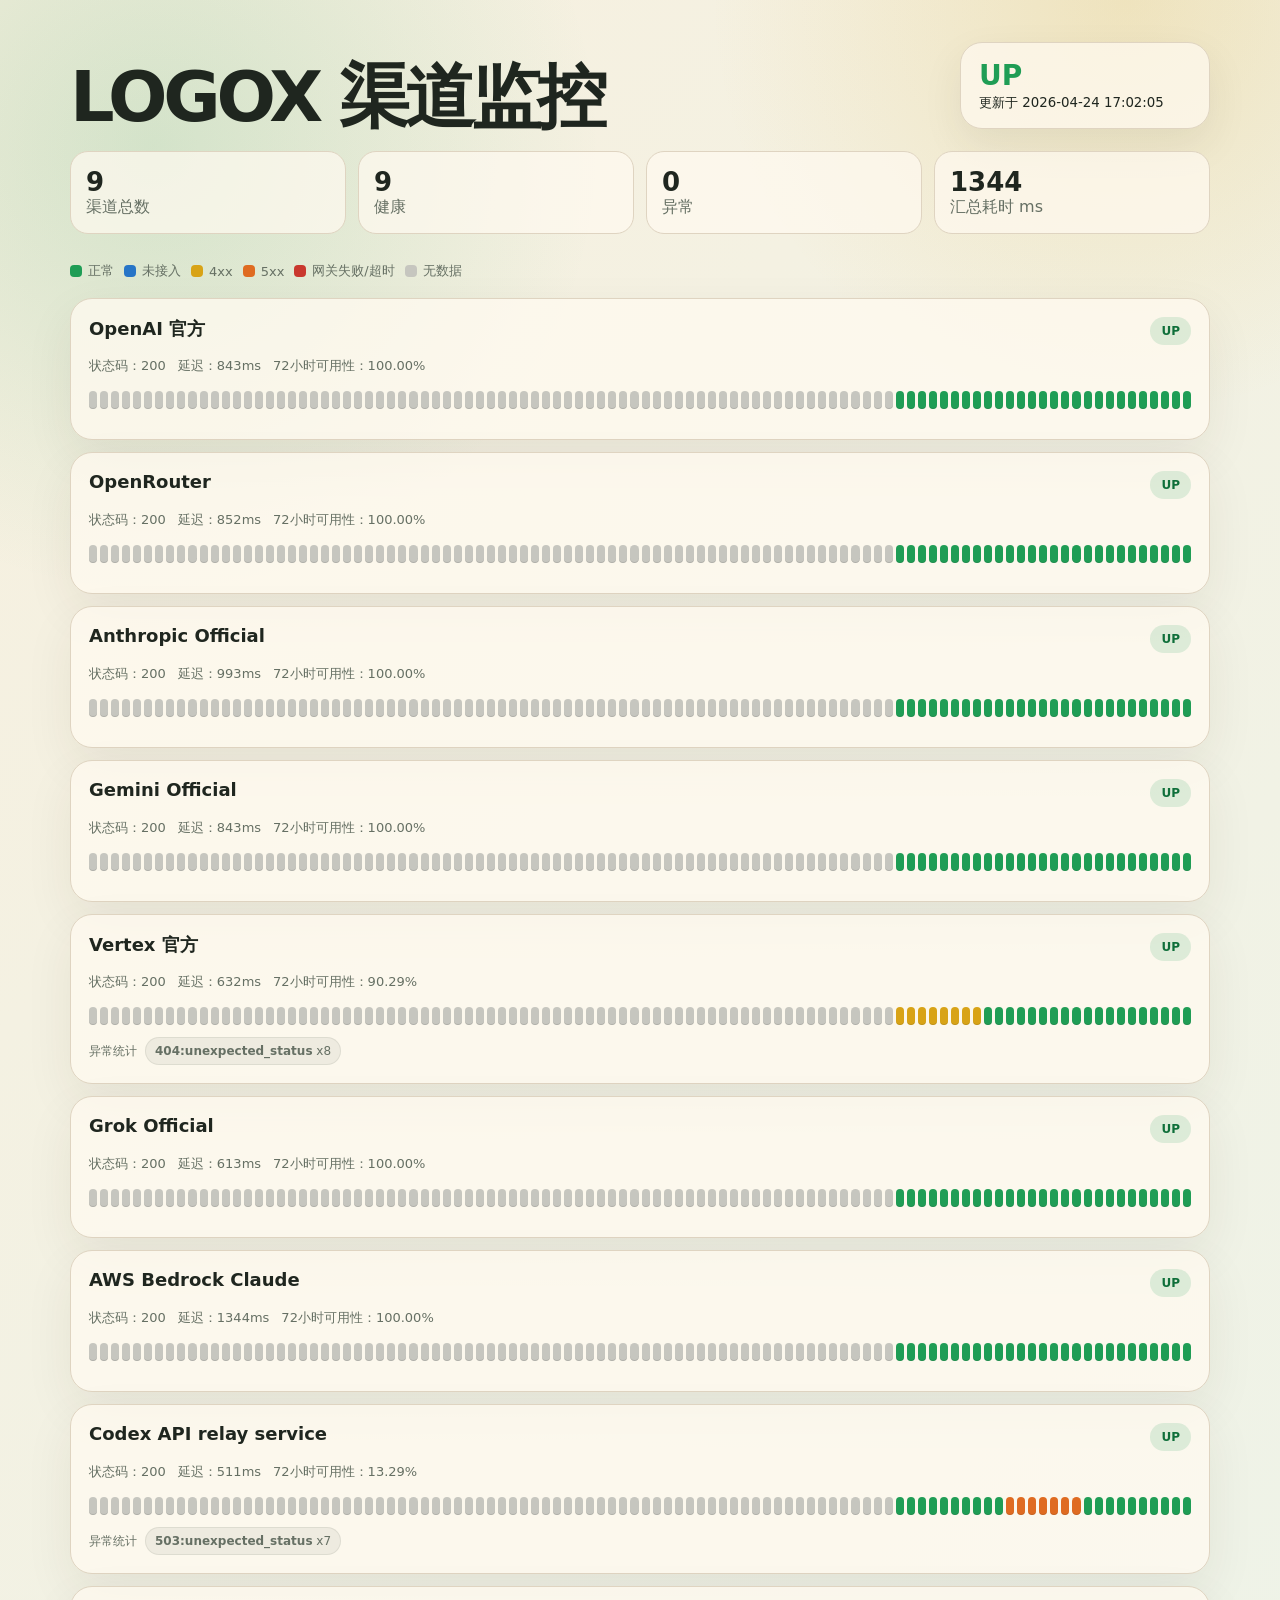
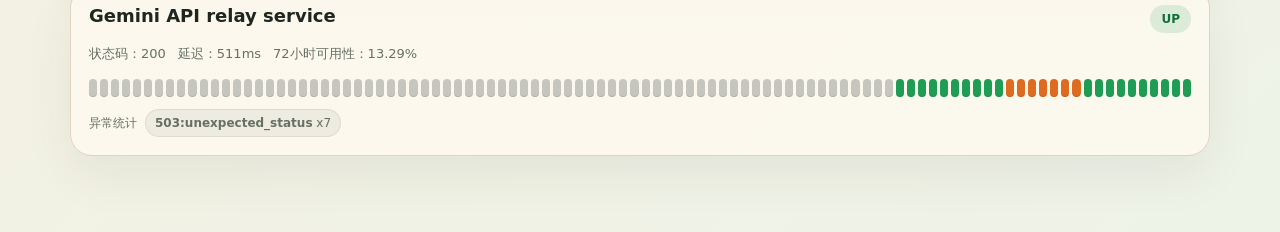
==== commit 4c7017ce: "remove stable runtime hours from probe dashboard" ====
--- a/probe_dashboard/pages/index.html
+++ b/probe_dashboard/pages/index.html
@@ -100,7 +100,7 @@
       </div>
       <div class="badge up">
         <strong>up</strong>
-        <small>更新于 2026-04-24 16:57:37</small>
+        <small>更新于 2026-04-24 17:02:05</small>
       </div>
     </header>
 
@@ -108,7 +108,7 @@
       <div class="card"><b>9</b><span>渠道总数</span></div>
       <div class="card"><b>9</b><span>健康</span></div>
       <div class="card"><b>0</b><span>异常</span></div>
-      <div class="card"><b>2478</b><span>汇总耗时 ms</span></div>
+      <div class="card"><b>1344</b><span>汇总耗时 ms</span></div>
     </section>
 
     <nav class="legend">
@@ -131,11 +131,11 @@
           </div>
           <div class="meta">
             <span>状态码：200</span>
-            <span>延迟：892ms</span>
-            <span>72小时可用性：100.00%</span>
-            
-          </div>
-          <div class="grid"><span class="cell gray" title="无数据  no_data"></span><span class="cell gray" title="无数据  no_data"></span><span class="cell gray" title="无数据  no_data"></span><span class="cell gray" title="无数据  no_data"></span><span class="cell gray" title="无数据  no_data"></span><span class="cell gray" title="无数据  no_data"></span><span class="cell gray" title="无数据  no_data"></span><span class="cell gray" title="无数据  no_data"></span><span class="cell gray" title="无数据  no_data"></span><span class="cell gray" title="无数据  no_data"></span><span class="cell gray" title="无数据  no_data"></span><span class="cell gray" title="无数据  no_data"></span><span class="cell gray" title="无数据  no_data"></span><span class="cell gray" title="无数据  no_data"></span><span class="cell gray" title="无数据  no_data"></span><span class="cell gray" title="无数据  no_data"></span><span class="cell gray" title="无数据  no_data"></span><span class="cell gray" title="无数据  no_data"></span><span class="cell gray" title="无数据  no_data"></span><span class="cell gray" title="无数据  no_data"></span><span class="cell gray" title="无数据  no_data"></span><span class="cell gray" title="无数据  no_data"></span><span class="cell gray" title="无数据  no_data"></span><span class="cell gray" title="无数据  no_data"></span><span class="cell gray" title="无数据  no_data"></span><span class="cell gray" title="无数据  no_data"></span><span class="cell gray" title="无数据  no_data"></span><span class="cell gray" title="无数据  no_data"></span><span class="cell gray" title="无数据  no_data"></span><span class="cell gray" title="无数据  no_data"></span><span class="cell gray" title="无数据  no_data"></span><span class="cell gray" title="无数据  no_data"></span><span class="cell gray" title="无数据  no_data"></span><span class="cell gray" title="无数据  no_data"></span><span class="cell gray" title="无数据  no_data"></span><span class="cell gray" title="无数据  no_data"></span><span class="cell gray" title="无数据  no_data"></span><span class="cell gray" title="无数据  no_data"></span><span class="cell gray" title="无数据  no_data"></span><span class="cell gray" title="无数据  no_data"></span><span class="cell gray" title="无数据  no_data"></span><span class="cell gray" title="无数据  no_data"></span><span class="cell gray" title="无数据  no_data"></span><span class="cell gray" title="无数据  no_data"></span><span class="cell gray" title="无数据  no_data"></span><span class="cell gray" title="无数据  no_data"></span><span class="cell gray" title="无数据  no_data"></span><span class="cell gray" title="无数据  no_data"></span><span class="cell gray" title="无数据  no_data"></span><span class="cell gray" title="无数据  no_data"></span><span class="cell gray" title="无数据  no_data"></span><span class="cell gray" title="无数据  no_data"></span><span class="cell gray" title="无数据  no_data"></span><span class="cell gray" title="无数据  no_data"></span><span class="cell gray" title="无数据  no_data"></span><span class="cell gray" title="无数据  no_data"></span><span class="cell gray" title="无数据  no_data"></span><span class="cell gray" title="无数据  no_data"></span><span class="cell gray" title="无数据  no_data"></span><span class="cell gray" title="无数据  no_data"></span><span class="cell gray" title="无数据  no_data"></span><span class="cell gray" title="无数据  no_data"></span><span class="cell gray" title="无数据  no_data"></span><span class="cell gray" title="无数据  no_data"></span><span class="cell gray" title="无数据  no_data"></span><span class="cell gray" title="无数据  no_data"></span><span class="cell gray" title="无数据  no_data"></span><span class="cell gray" title="无数据  no_data"></span><span class="cell gray" title="无数据  no_data"></span><span class="cell gray" title="无数据  no_data"></span><span class="cell gray" title="无数据  no_data"></span><span class="cell gray" title="无数据  no_data"></span><span class="cell gray" title="无数据  no_data"></span><span class="cell gray" title="无数据  no_data"></span><span class="cell gray" title="无数据  no_data"></span><span class="cell green" title="2026-04-21 22:39:28 200 "></span><span class="cell green" title="2026-04-21 22:50:26 200 "></span><span class="cell green" title="2026-04-21 22:54:17 200 "></span><span class="cell green" title="2026-04-21 22:54:40 200 "></span><span class="cell green" title="2026-04-21 22:56:16 200 "></span><span class="cell green" title="2026-04-21 23:15:15 200 "></span><span class="cell green" title="2026-04-21 23:31:10 200 "></span><span class="cell green" title="2026-04-21 23:51:48 200 "></span><span class="cell green" title="2026-04-22 00:01:41 200 "></span><span class="cell green" title="2026-04-22 00:15:39 200 "></span><span class="cell green" title="2026-04-22 01:35:30 200 "></span><span class="cell green" title="2026-04-22 03:22:09 200 "></span><span class="cell green" title="2026-04-22 04:28:14 200 "></span><span class="cell green" title="2026-04-22 05:24:55 200 "></span><span class="cell green" title="2026-04-22 06:10:48 200 "></span><span class="cell green" title="2026-04-22 07:09:22 200 "></span><span class="cell green" title="2026-04-22 08:03:13 200 "></span><span class="cell green" title="2026-04-24 16:01:31 200 "></span><span class="cell green" title="2026-04-24 16:02:17 200 "></span><span class="cell green" title="2026-04-24 16:10:03 200 "></span><span class="cell green" title="2026-04-24 16:14:16 200 "></span><span class="cell green" title="2026-04-24 16:15:09 200 "></span><span class="cell green" title="2026-04-24 16:26:48 200 "></span><span class="cell green" title="2026-04-24 16:27:36 200 "></span><span class="cell green" title="2026-04-24 16:57:37 200 "></span></div>
+            <span>延迟：843ms</span>
+            <span>72小时可用性：100.00%</span>
+            
+          </div>
+          <div class="grid"><span class="cell gray" title="无数据  no_data"></span><span class="cell gray" title="无数据  no_data"></span><span class="cell gray" title="无数据  no_data"></span><span class="cell gray" title="无数据  no_data"></span><span class="cell gray" title="无数据  no_data"></span><span class="cell gray" title="无数据  no_data"></span><span class="cell gray" title="无数据  no_data"></span><span class="cell gray" title="无数据  no_data"></span><span class="cell gray" title="无数据  no_data"></span><span class="cell gray" title="无数据  no_data"></span><span class="cell gray" title="无数据  no_data"></span><span class="cell gray" title="无数据  no_data"></span><span class="cell gray" title="无数据  no_data"></span><span class="cell gray" title="无数据  no_data"></span><span class="cell gray" title="无数据  no_data"></span><span class="cell gray" title="无数据  no_data"></span><span class="cell gray" title="无数据  no_data"></span><span class="cell gray" title="无数据  no_data"></span><span class="cell gray" title="无数据  no_data"></span><span class="cell gray" title="无数据  no_data"></span><span class="cell gray" title="无数据  no_data"></span><span class="cell gray" title="无数据  no_data"></span><span class="cell gray" title="无数据  no_data"></span><span class="cell gray" title="无数据  no_data"></span><span class="cell gray" title="无数据  no_data"></span><span class="cell gray" title="无数据  no_data"></span><span class="cell gray" title="无数据  no_data"></span><span class="cell gray" title="无数据  no_data"></span><span class="cell gray" title="无数据  no_data"></span><span class="cell gray" title="无数据  no_data"></span><span class="cell gray" title="无数据  no_data"></span><span class="cell gray" title="无数据  no_data"></span><span class="cell gray" title="无数据  no_data"></span><span class="cell gray" title="无数据  no_data"></span><span class="cell gray" title="无数据  no_data"></span><span class="cell gray" title="无数据  no_data"></span><span class="cell gray" title="无数据  no_data"></span><span class="cell gray" title="无数据  no_data"></span><span class="cell gray" title="无数据  no_data"></span><span class="cell gray" title="无数据  no_data"></span><span class="cell gray" title="无数据  no_data"></span><span class="cell gray" title="无数据  no_data"></span><span class="cell gray" title="无数据  no_data"></span><span class="cell gray" title="无数据  no_data"></span><span class="cell gray" title="无数据  no_data"></span><span class="cell gray" title="无数据  no_data"></span><span class="cell gray" title="无数据  no_data"></span><span class="cell gray" title="无数据  no_data"></span><span class="cell gray" title="无数据  no_data"></span><span class="cell gray" title="无数据  no_data"></span><span class="cell gray" title="无数据  no_data"></span><span class="cell gray" title="无数据  no_data"></span><span class="cell gray" title="无数据  no_data"></span><span class="cell gray" title="无数据  no_data"></span><span class="cell gray" title="无数据  no_data"></span><span class="cell gray" title="无数据  no_data"></span><span class="cell gray" title="无数据  no_data"></span><span class="cell gray" title="无数据  no_data"></span><span class="cell gray" title="无数据  no_data"></span><span class="cell gray" title="无数据  no_data"></span><span class="cell gray" title="无数据  no_data"></span><span class="cell gray" title="无数据  no_data"></span><span class="cell gray" title="无数据  no_data"></span><span class="cell gray" title="无数据  no_data"></span><span class="cell gray" title="无数据  no_data"></span><span class="cell gray" title="无数据  no_data"></span><span class="cell gray" title="无数据  no_data"></span><span class="cell gray" title="无数据  no_data"></span><span class="cell gray" title="无数据  no_data"></span><span class="cell gray" title="无数据  no_data"></span><span class="cell gray" title="无数据  no_data"></span><span class="cell gray" title="无数据  no_data"></span><span class="cell gray" title="无数据  no_data"></span><span class="cell green" title="2026-04-21 22:39:28 200 "></span><span class="cell green" title="2026-04-21 22:50:26 200 "></span><span class="cell green" title="2026-04-21 22:54:17 200 "></span><span class="cell green" title="2026-04-21 22:54:40 200 "></span><span class="cell green" title="2026-04-21 22:56:16 200 "></span><span class="cell green" title="2026-04-21 23:15:15 200 "></span><span class="cell green" title="2026-04-21 23:31:10 200 "></span><span class="cell green" title="2026-04-21 23:51:48 200 "></span><span class="cell green" title="2026-04-22 00:01:41 200 "></span><span class="cell green" title="2026-04-22 00:15:39 200 "></span><span class="cell green" title="2026-04-22 01:35:30 200 "></span><span class="cell green" title="2026-04-22 03:22:09 200 "></span><span class="cell green" title="2026-04-22 04:28:14 200 "></span><span class="cell green" title="2026-04-22 05:24:55 200 "></span><span class="cell green" title="2026-04-22 06:10:48 200 "></span><span class="cell green" title="2026-04-22 07:09:22 200 "></span><span class="cell green" title="2026-04-22 08:03:13 200 "></span><span class="cell green" title="2026-04-24 16:01:31 200 "></span><span class="cell green" title="2026-04-24 16:02:17 200 "></span><span class="cell green" title="2026-04-24 16:10:03 200 "></span><span class="cell green" title="2026-04-24 16:14:16 200 "></span><span class="cell green" title="2026-04-24 16:15:09 200 "></span><span class="cell green" title="2026-04-24 16:26:48 200 "></span><span class="cell green" title="2026-04-24 16:27:36 200 "></span><span class="cell green" title="2026-04-24 16:57:37 200 "></span><span class="cell green" title="2026-04-24 17:01:34 200 "></span><span class="cell green" title="2026-04-24 17:02:05 200 "></span></div>
           
         </section>
         
@@ -149,11 +149,11 @@
           </div>
           <div class="meta">
             <span>状态码：200</span>
-            <span>延迟：835ms</span>
-            <span>72小时可用性：100.00%</span>
-            
-          </div>
-          <div class="grid"><span class="cell gray" title="无数据  no_data"></span><span class="cell gray" title="无数据  no_data"></span><span class="cell gray" title="无数据  no_data"></span><span class="cell gray" title="无数据  no_data"></span><span class="cell gray" title="无数据  no_data"></span><span class="cell gray" title="无数据  no_data"></span><span class="cell gray" title="无数据  no_data"></span><span class="cell gray" title="无数据  no_data"></span><span class="cell gray" title="无数据  no_data"></span><span class="cell gray" title="无数据  no_data"></span><span class="cell gray" title="无数据  no_data"></span><span class="cell gray" title="无数据  no_data"></span><span class="cell gray" title="无数据  no_data"></span><span class="cell gray" title="无数据  no_data"></span><span class="cell gray" title="无数据  no_data"></span><span class="cell gray" title="无数据  no_data"></span><span class="cell gray" title="无数据  no_data"></span><span class="cell gray" title="无数据  no_data"></span><span class="cell gray" title="无数据  no_data"></span><span class="cell gray" title="无数据  no_data"></span><span class="cell gray" title="无数据  no_data"></span><span class="cell gray" title="无数据  no_data"></span><span class="cell gray" title="无数据  no_data"></span><span class="cell gray" title="无数据  no_data"></span><span class="cell gray" title="无数据  no_data"></span><span class="cell gray" title="无数据  no_data"></span><span class="cell gray" title="无数据  no_data"></span><span class="cell gray" title="无数据  no_data"></span><span class="cell gray" title="无数据  no_data"></span><span class="cell gray" title="无数据  no_data"></span><span class="cell gray" title="无数据  no_data"></span><span class="cell gray" title="无数据  no_data"></span><span class="cell gray" title="无数据  no_data"></span><span class="cell gray" title="无数据  no_data"></span><span class="cell gray" title="无数据  no_data"></span><span class="cell gray" title="无数据  no_data"></span><span class="cell gray" title="无数据  no_data"></span><span class="cell gray" title="无数据  no_data"></span><span class="cell gray" title="无数据  no_data"></span><span class="cell gray" title="无数据  no_data"></span><span class="cell gray" title="无数据  no_data"></span><span class="cell gray" title="无数据  no_data"></span><span class="cell gray" title="无数据  no_data"></span><span class="cell gray" title="无数据  no_data"></span><span class="cell gray" title="无数据  no_data"></span><span class="cell gray" title="无数据  no_data"></span><span class="cell gray" title="无数据  no_data"></span><span class="cell gray" title="无数据  no_data"></span><span class="cell gray" title="无数据  no_data"></span><span class="cell gray" title="无数据  no_data"></span><span class="cell gray" title="无数据  no_data"></span><span class="cell gray" title="无数据  no_data"></span><span class="cell gray" title="无数据  no_data"></span><span class="cell gray" title="无数据  no_data"></span><span class="cell gray" title="无数据  no_data"></span><span class="cell gray" title="无数据  no_data"></span><span class="cell gray" title="无数据  no_data"></span><span class="cell gray" title="无数据  no_data"></span><span class="cell gray" title="无数据  no_data"></span><span class="cell gray" title="无数据  no_data"></span><span class="cell gray" title="无数据  no_data"></span><span class="cell gray" title="无数据  no_data"></span><span class="cell gray" title="无数据  no_data"></span><span class="cell gray" title="无数据  no_data"></span><span class="cell gray" title="无数据  no_data"></span><span class="cell gray" title="无数据  no_data"></span><span class="cell gray" title="无数据  no_data"></span><span class="cell gray" title="无数据  no_data"></span><span class="cell gray" title="无数据  no_data"></span><span class="cell gray" title="无数据  no_data"></span><span class="cell gray" title="无数据  no_data"></span><span class="cell gray" title="无数据  no_data"></span><span class="cell gray" title="无数据  no_data"></span><span class="cell gray" title="无数据  no_data"></span><span class="cell gray" title="无数据  no_data"></span><span class="cell green" title="2026-04-21 22:39:28 200 "></span><span class="cell green" title="2026-04-21 22:50:26 200 "></span><span class="cell green" title="2026-04-21 22:54:17 200 "></span><span class="cell green" title="2026-04-21 22:54:40 200 "></span><span class="cell green" title="2026-04-21 22:56:16 200 "></span><span class="cell green" title="2026-04-21 23:15:15 200 "></span><span class="cell green" title="2026-04-21 23:31:10 200 "></span><span class="cell green" title="2026-04-21 23:51:48 200 "></span><span class="cell green" title="2026-04-22 00:01:41 200 "></span><span class="cell green" title="2026-04-22 00:15:39 200 "></span><span class="cell green" title="2026-04-22 01:35:30 200 "></span><span class="cell green" title="2026-04-22 03:22:09 200 "></span><span class="cell green" title="2026-04-22 04:28:14 200 "></span><span class="cell green" title="2026-04-22 05:24:55 200 "></span><span class="cell green" title="2026-04-22 06:10:48 200 "></span><span class="cell green" title="2026-04-22 07:09:22 200 "></span><span class="cell green" title="2026-04-22 08:03:13 200 "></span><span class="cell green" title="2026-04-24 16:01:31 200 "></span><span class="cell green" title="2026-04-24 16:02:17 200 "></span><span class="cell green" title="2026-04-24 16:10:03 200 "></span><span class="cell green" title="2026-04-24 16:14:16 200 "></span><span class="cell green" title="2026-04-24 16:15:09 200 "></span><span class="cell green" title="2026-04-24 16:26:48 200 "></span><span class="cell green" title="2026-04-24 16:27:36 200 "></span><span class="cell green" title="2026-04-24 16:57:37 200 "></span></div>
+            <span>延迟：852ms</span>
+            <span>72小时可用性：100.00%</span>
+            
+          </div>
+          <div class="grid"><span class="cell gray" title="无数据  no_data"></span><span class="cell gray" title="无数据  no_data"></span><span class="cell gray" title="无数据  no_data"></span><span class="cell gray" title="无数据  no_data"></span><span class="cell gray" title="无数据  no_data"></span><span class="cell gray" title="无数据  no_data"></span><span class="cell gray" title="无数据  no_data"></span><span class="cell gray" title="无数据  no_data"></span><span class="cell gray" title="无数据  no_data"></span><span class="cell gray" title="无数据  no_data"></span><span class="cell gray" title="无数据  no_data"></span><span class="cell gray" title="无数据  no_data"></span><span class="cell gray" title="无数据  no_data"></span><span class="cell gray" title="无数据  no_data"></span><span class="cell gray" title="无数据  no_data"></span><span class="cell gray" title="无数据  no_data"></span><span class="cell gray" title="无数据  no_data"></span><span class="cell gray" title="无数据  no_data"></span><span class="cell gray" title="无数据  no_data"></span><span class="cell gray" title="无数据  no_data"></span><span class="cell gray" title="无数据  no_data"></span><span class="cell gray" title="无数据  no_data"></span><span class="cell gray" title="无数据  no_data"></span><span class="cell gray" title="无数据  no_data"></span><span class="cell gray" title="无数据  no_data"></span><span class="cell gray" title="无数据  no_data"></span><span class="cell gray" title="无数据  no_data"></span><span class="cell gray" title="无数据  no_data"></span><span class="cell gray" title="无数据  no_data"></span><span class="cell gray" title="无数据  no_data"></span><span class="cell gray" title="无数据  no_data"></span><span class="cell gray" title="无数据  no_data"></span><span class="cell gray" title="无数据  no_data"></span><span class="cell gray" title="无数据  no_data"></span><span class="cell gray" title="无数据  no_data"></span><span class="cell gray" title="无数据  no_data"></span><span class="cell gray" title="无数据  no_data"></span><span class="cell gray" title="无数据  no_data"></span><span class="cell gray" title="无数据  no_data"></span><span class="cell gray" title="无数据  no_data"></span><span class="cell gray" title="无数据  no_data"></span><span class="cell gray" title="无数据  no_data"></span><span class="cell gray" title="无数据  no_data"></span><span class="cell gray" title="无数据  no_data"></span><span class="cell gray" title="无数据  no_data"></span><span class="cell gray" title="无数据  no_data"></span><span class="cell gray" title="无数据  no_data"></span><span class="cell gray" title="无数据  no_data"></span><span class="cell gray" title="无数据  no_data"></span><span class="cell gray" title="无数据  no_data"></span><span class="cell gray" title="无数据  no_data"></span><span class="cell gray" title="无数据  no_data"></span><span class="cell gray" title="无数据  no_data"></span><span class="cell gray" title="无数据  no_data"></span><span class="cell gray" title="无数据  no_data"></span><span class="cell gray" title="无数据  no_data"></span><span class="cell gray" title="无数据  no_data"></span><span class="cell gray" title="无数据  no_data"></span><span class="cell gray" title="无数据  no_data"></span><span class="cell gray" title="无数据  no_data"></span><span class="cell gray" title="无数据  no_data"></span><span class="cell gray" title="无数据  no_data"></span><span class="cell gray" title="无数据  no_data"></span><span class="cell gray" title="无数据  no_data"></span><span class="cell gray" title="无数据  no_data"></span><span class="cell gray" title="无数据  no_data"></span><span class="cell gray" title="无数据  no_data"></span><span class="cell gray" title="无数据  no_data"></span><span class="cell gray" title="无数据  no_data"></span><span class="cell gray" title="无数据  no_data"></span><span class="cell gray" title="无数据  no_data"></span><span class="cell gray" title="无数据  no_data"></span><span class="cell gray" title="无数据  no_data"></span><span class="cell green" title="2026-04-21 22:39:28 200 "></span><span class="cell green" title="2026-04-21 22:50:26 200 "></span><span class="cell green" title="2026-04-21 22:54:17 200 "></span><span class="cell green" title="2026-04-21 22:54:40 200 "></span><span class="cell green" title="2026-04-21 22:56:16 200 "></span><span class="cell green" title="2026-04-21 23:15:15 200 "></span><span class="cell green" title="2026-04-21 23:31:10 200 "></span><span class="cell green" title="2026-04-21 23:51:48 200 "></span><span class="cell green" title="2026-04-22 00:01:41 200 "></span><span class="cell green" title="2026-04-22 00:15:39 200 "></span><span class="cell green" title="2026-04-22 01:35:30 200 "></span><span class="cell green" title="2026-04-22 03:22:09 200 "></span><span class="cell green" title="2026-04-22 04:28:14 200 "></span><span class="cell green" title="2026-04-22 05:24:55 200 "></span><span class="cell green" title="2026-04-22 06:10:48 200 "></span><span class="cell green" title="2026-04-22 07:09:22 200 "></span><span class="cell green" title="2026-04-22 08:03:13 200 "></span><span class="cell green" title="2026-04-24 16:01:31 200 "></span><span class="cell green" title="2026-04-24 16:02:17 200 "></span><span class="cell green" title="2026-04-24 16:10:03 200 "></span><span class="cell green" title="2026-04-24 16:14:16 200 "></span><span class="cell green" title="2026-04-24 16:15:09 200 "></span><span class="cell green" title="2026-04-24 16:26:48 200 "></span><span class="cell green" title="2026-04-24 16:27:36 200 "></span><span class="cell green" title="2026-04-24 16:57:37 200 "></span><span class="cell green" title="2026-04-24 17:01:34 200 "></span><span class="cell green" title="2026-04-24 17:02:05 200 "></span></div>
           
         </section>
         
@@ -167,11 +167,11 @@
           </div>
           <div class="meta">
             <span>状态码：200</span>
-            <span>延迟：825ms</span>
-            <span>72小时可用性：100.00%</span>
-            
-          </div>
-          <div class="grid"><span class="cell gray" title="无数据  no_data"></span><span class="cell gray" title="无数据  no_data"></span><span class="cell gray" title="无数据  no_data"></span><span class="cell gray" title="无数据  no_data"></span><span class="cell gray" title="无数据  no_data"></span><span class="cell gray" title="无数据  no_data"></span><span class="cell gray" title="无数据  no_data"></span><span class="cell gray" title="无数据  no_data"></span><span class="cell gray" title="无数据  no_data"></span><span class="cell gray" title="无数据  no_data"></span><span class="cell gray" title="无数据  no_data"></span><span class="cell gray" title="无数据  no_data"></span><span class="cell gray" title="无数据  no_data"></span><span class="cell gray" title="无数据  no_data"></span><span class="cell gray" title="无数据  no_data"></span><span class="cell gray" title="无数据  no_data"></span><span class="cell gray" title="无数据  no_data"></span><span class="cell gray" title="无数据  no_data"></span><span class="cell gray" title="无数据  no_data"></span><span class="cell gray" title="无数据  no_data"></span><span class="cell gray" title="无数据  no_data"></span><span class="cell gray" title="无数据  no_data"></span><span class="cell gray" title="无数据  no_data"></span><span class="cell gray" title="无数据  no_data"></span><span class="cell gray" title="无数据  no_data"></span><span class="cell gray" title="无数据  no_data"></span><span class="cell gray" title="无数据  no_data"></span><span class="cell gray" title="无数据  no_data"></span><span class="cell gray" title="无数据  no_data"></span><span class="cell gray" title="无数据  no_data"></span><span class="cell gray" title="无数据  no_data"></span><span class="cell gray" title="无数据  no_data"></span><span class="cell gray" title="无数据  no_data"></span><span class="cell gray" title="无数据  no_data"></span><span class="cell gray" title="无数据  no_data"></span><span class="cell gray" title="无数据  no_data"></span><span class="cell gray" title="无数据  no_data"></span><span class="cell gray" title="无数据  no_data"></span><span class="cell gray" title="无数据  no_data"></span><span class="cell gray" title="无数据  no_data"></span><span class="cell gray" title="无数据  no_data"></span><span class="cell gray" title="无数据  no_data"></span><span class="cell gray" title="无数据  no_data"></span><span class="cell gray" title="无数据  no_data"></span><span class="cell gray" title="无数据  no_data"></span><span class="cell gray" title="无数据  no_data"></span><span class="cell gray" title="无数据  no_data"></span><span class="cell gray" title="无数据  no_data"></span><span class="cell gray" title="无数据  no_data"></span><span class="cell gray" title="无数据  no_data"></span><span class="cell gray" title="无数据  no_data"></span><span class="cell gray" title="无数据  no_data"></span><span class="cell gray" title="无数据  no_data"></span><span class="cell gray" title="无数据  no_data"></span><span class="cell gray" title="无数据  no_data"></span><span class="cell gray" title="无数据  no_data"></span><span class="cell gray" title="无数据  no_data"></span><span class="cell gray" title="无数据  no_data"></span><span class="cell gray" title="无数据  no_data"></span><span class="cell gray" title="无数据  no_data"></span><span class="cell gray" title="无数据  no_data"></span><span class="cell gray" title="无数据  no_data"></span><span class="cell gray" title="无数据  no_data"></span><span class="cell gray" title="无数据  no_data"></span><span class="cell gray" title="无数据  no_data"></span><span class="cell gray" title="无数据  no_data"></span><span class="cell gray" title="无数据  no_data"></span><span class="cell gray" title="无数据  no_data"></span><span class="cell gray" title="无数据  no_data"></span><span class="cell gray" title="无数据  no_data"></span><span class="cell gray" title="无数据  no_data"></span><span class="cell gray" title="无数据  no_data"></span><span class="cell gray" title="无数据  no_data"></span><span class="cell gray" title="无数据  no_data"></span><span class="cell gray" title="无数据  no_data"></span><span class="cell green" title="2026-04-21 22:39:28 200 "></span><span class="cell green" title="2026-04-21 22:50:26 200 "></span><span class="cell green" title="2026-04-21 22:54:17 200 "></span><span class="cell green" title="2026-04-21 22:54:40 200 "></span><span class="cell green" title="2026-04-21 22:56:16 200 "></span><span class="cell green" title="2026-04-21 23:15:15 200 "></span><span class="cell green" title="2026-04-21 23:31:10 200 "></span><span class="cell green" title="2026-04-21 23:51:48 200 "></span><span class="cell green" title="2026-04-22 00:01:41 200 "></span><span class="cell green" title="2026-04-22 00:15:39 200 "></span><span class="cell green" title="2026-04-22 01:35:30 200 "></span><span class="cell green" title="2026-04-22 03:22:09 200 "></span><span class="cell green" title="2026-04-22 04:28:14 200 "></span><span class="cell green" title="2026-04-22 05:24:55 200 "></span><span class="cell green" title="2026-04-22 06:10:48 200 "></span><span class="cell green" title="2026-04-22 07:09:22 200 "></span><span class="cell green" title="2026-04-22 08:03:13 200 "></span><span class="cell green" title="2026-04-24 16:01:31 200 "></span><span class="cell green" title="2026-04-24 16:02:17 200 "></span><span class="cell green" title="2026-04-24 16:10:03 200 "></span><span class="cell green" title="2026-04-24 16:14:16 200 "></span><span class="cell green" title="2026-04-24 16:15:09 200 "></span><span class="cell green" title="2026-04-24 16:26:48 200 "></span><span class="cell green" title="2026-04-24 16:27:36 200 "></span><span class="cell green" title="2026-04-24 16:57:37 200 "></span></div>
+            <span>延迟：993ms</span>
+            <span>72小时可用性：100.00%</span>
+            
+          </div>
+          <div class="grid"><span class="cell gray" title="无数据  no_data"></span><span class="cell gray" title="无数据  no_data"></span><span class="cell gray" title="无数据  no_data"></span><span class="cell gray" title="无数据  no_data"></span><span class="cell gray" title="无数据  no_data"></span><span class="cell gray" title="无数据  no_data"></span><span class="cell gray" title="无数据  no_data"></span><span class="cell gray" title="无数据  no_data"></span><span class="cell gray" title="无数据  no_data"></span><span class="cell gray" title="无数据  no_data"></span><span class="cell gray" title="无数据  no_data"></span><span class="cell gray" title="无数据  no_data"></span><span class="cell gray" title="无数据  no_data"></span><span class="cell gray" title="无数据  no_data"></span><span class="cell gray" title="无数据  no_data"></span><span class="cell gray" title="无数据  no_data"></span><span class="cell gray" title="无数据  no_data"></span><span class="cell gray" title="无数据  no_data"></span><span class="cell gray" title="无数据  no_data"></span><span class="cell gray" title="无数据  no_data"></span><span class="cell gray" title="无数据  no_data"></span><span class="cell gray" title="无数据  no_data"></span><span class="cell gray" title="无数据  no_data"></span><span class="cell gray" title="无数据  no_data"></span><span class="cell gray" title="无数据  no_data"></span><span class="cell gray" title="无数据  no_data"></span><span class="cell gray" title="无数据  no_data"></span><span class="cell gray" title="无数据  no_data"></span><span class="cell gray" title="无数据  no_data"></span><span class="cell gray" title="无数据  no_data"></span><span class="cell gray" title="无数据  no_data"></span><span class="cell gray" title="无数据  no_data"></span><span class="cell gray" title="无数据  no_data"></span><span class="cell gray" title="无数据  no_data"></span><span class="cell gray" title="无数据  no_data"></span><span class="cell gray" title="无数据  no_data"></span><span class="cell gray" title="无数据  no_data"></span><span class="cell gray" title="无数据  no_data"></span><span class="cell gray" title="无数据  no_data"></span><span class="cell gray" title="无数据  no_data"></span><span class="cell gray" title="无数据  no_data"></span><span class="cell gray" title="无数据  no_data"></span><span class="cell gray" title="无数据  no_data"></span><span class="cell gray" title="无数据  no_data"></span><span class="cell gray" title="无数据  no_data"></span><span class="cell gray" title="无数据  no_data"></span><span class="cell gray" title="无数据  no_data"></span><span class="cell gray" title="无数据  no_data"></span><span class="cell gray" title="无数据  no_data"></span><span class="cell gray" title="无数据  no_data"></span><span class="cell gray" title="无数据  no_data"></span><span class="cell gray" title="无数据  no_data"></span><span class="cell gray" title="无数据  no_data"></span><span class="cell gray" title="无数据  no_data"></span><span class="cell gray" title="无数据  no_data"></span><span class="cell gray" title="无数据  no_data"></span><span class="cell gray" title="无数据  no_data"></span><span class="cell gray" title="无数据  no_data"></span><span class="cell gray" title="无数据  no_data"></span><span class="cell gray" title="无数据  no_data"></span><span class="cell gray" title="无数据  no_data"></span><span class="cell gray" title="无数据  no_data"></span><span class="cell gray" title="无数据  no_data"></span><span class="cell gray" title="无数据  no_data"></span><span class="cell gray" title="无数据  no_data"></span><span class="cell gray" title="无数据  no_data"></span><span class="cell gray" title="无数据  no_data"></span><span class="cell gray" title="无数据  no_data"></span><span class="cell gray" title="无数据  no_data"></span><span class="cell gray" title="无数据  no_data"></span><span class="cell gray" title="无数据  no_data"></span><span class="cell gray" title="无数据  no_data"></span><span class="cell gray" title="无数据  no_data"></span><span class="cell green" title="2026-04-21 22:39:28 200 "></span><span class="cell green" title="2026-04-21 22:50:26 200 "></span><span class="cell green" title="2026-04-21 22:54:17 200 "></span><span class="cell green" title="2026-04-21 22:54:40 200 "></span><span class="cell green" title="2026-04-21 22:56:16 200 "></span><span class="cell green" title="2026-04-21 23:15:15 200 "></span><span class="cell green" title="2026-04-21 23:31:10 200 "></span><span class="cell green" title="2026-04-21 23:51:48 200 "></span><span class="cell green" title="2026-04-22 00:01:41 200 "></span><span class="cell green" title="2026-04-22 00:15:39 200 "></span><span class="cell green" title="2026-04-22 01:35:30 200 "></span><span class="cell green" title="2026-04-22 03:22:09 200 "></span><span class="cell green" title="2026-04-22 04:28:14 200 "></span><span class="cell green" title="2026-04-22 05:24:55 200 "></span><span class="cell green" title="2026-04-22 06:10:48 200 "></span><span class="cell green" title="2026-04-22 07:09:22 200 "></span><span class="cell green" title="2026-04-22 08:03:13 200 "></span><span class="cell green" title="2026-04-24 16:01:31 200 "></span><span class="cell green" title="2026-04-24 16:02:17 200 "></span><span class="cell green" title="2026-04-24 16:10:03 200 "></span><span class="cell green" title="2026-04-24 16:14:16 200 "></span><span class="cell green" title="2026-04-24 16:15:09 200 "></span><span class="cell green" title="2026-04-24 16:26:48 200 "></span><span class="cell green" title="2026-04-24 16:27:36 200 "></span><span class="cell green" title="2026-04-24 16:57:37 200 "></span><span class="cell green" title="2026-04-24 17:01:34 200 "></span><span class="cell green" title="2026-04-24 17:02:05 200 "></span></div>
           
         </section>
         
@@ -185,11 +185,11 @@
           </div>
           <div class="meta">
             <span>状态码：200</span>
-            <span>延迟：587ms</span>
-            <span>72小时可用性：100.00%</span>
-            
-          </div>
-          <div class="grid"><span class="cell gray" title="无数据  no_data"></span><span class="cell gray" title="无数据  no_data"></span><span class="cell gray" title="无数据  no_data"></span><span class="cell gray" title="无数据  no_data"></span><span class="cell gray" title="无数据  no_data"></span><span class="cell gray" title="无数据  no_data"></span><span class="cell gray" title="无数据  no_data"></span><span class="cell gray" title="无数据  no_data"></span><span class="cell gray" title="无数据  no_data"></span><span class="cell gray" title="无数据  no_data"></span><span class="cell gray" title="无数据  no_data"></span><span class="cell gray" title="无数据  no_data"></span><span class="cell gray" title="无数据  no_data"></span><span class="cell gray" title="无数据  no_data"></span><span class="cell gray" title="无数据  no_data"></span><span class="cell gray" title="无数据  no_data"></span><span class="cell gray" title="无数据  no_data"></span><span class="cell gray" title="无数据  no_data"></span><span class="cell gray" title="无数据  no_data"></span><span class="cell gray" title="无数据  no_data"></span><span class="cell gray" title="无数据  no_data"></span><span class="cell gray" title="无数据  no_data"></span><span class="cell gray" title="无数据  no_data"></span><span class="cell gray" title="无数据  no_data"></span><span class="cell gray" title="无数据  no_data"></span><span class="cell gray" title="无数据  no_data"></span><span class="cell gray" title="无数据  no_data"></span><span class="cell gray" title="无数据  no_data"></span><span class="cell gray" title="无数据  no_data"></span><span class="cell gray" title="无数据  no_data"></span><span class="cell gray" title="无数据  no_data"></span><span class="cell gray" title="无数据  no_data"></span><span class="cell gray" title="无数据  no_data"></span><span class="cell gray" title="无数据  no_data"></span><span class="cell gray" title="无数据  no_data"></span><span class="cell gray" title="无数据  no_data"></span><span class="cell gray" title="无数据  no_data"></span><span class="cell gray" title="无数据  no_data"></span><span class="cell gray" title="无数据  no_data"></span><span class="cell gray" title="无数据  no_data"></span><span class="cell gray" title="无数据  no_data"></span><span class="cell gray" title="无数据  no_data"></span><span class="cell gray" title="无数据  no_data"></span><span class="cell gray" title="无数据  no_data"></span><span class="cell gray" title="无数据  no_data"></span><span class="cell gray" title="无数据  no_data"></span><span class="cell gray" title="无数据  no_data"></span><span class="cell gray" title="无数据  no_data"></span><span class="cell gray" title="无数据  no_data"></span><span class="cell gray" title="无数据  no_data"></span><span class="cell gray" title="无数据  no_data"></span><span class="cell gray" title="无数据  no_data"></span><span class="cell gray" title="无数据  no_data"></span><span class="cell gray" title="无数据  no_data"></span><span class="cell gray" title="无数据  no_data"></span><span class="cell gray" title="无数据  no_data"></span><span class="cell gray" title="无数据  no_data"></span><span class="cell gray" title="无数据  no_data"></span><span class="cell gray" title="无数据  no_data"></span><span class="cell gray" title="无数据  no_data"></span><span class="cell gray" title="无数据  no_data"></span><span class="cell gray" title="无数据  no_data"></span><span class="cell gray" title="无数据  no_data"></span><span class="cell gray" title="无数据  no_data"></span><span class="cell gray" title="无数据  no_data"></span><span class="cell gray" title="无数据  no_data"></span><span class="cell gray" title="无数据  no_data"></span><span class="cell gray" title="无数据  no_data"></span><span class="cell gray" title="无数据  no_data"></span><span class="cell gray" title="无数据  no_data"></span><span class="cell gray" title="无数据  no_data"></span><span class="cell gray" title="无数据  no_data"></span><span class="cell gray" title="无数据  no_data"></span><span class="cell gray" title="无数据  no_data"></span><span class="cell gray" title="无数据  no_data"></span><span class="cell green" title="2026-04-21 22:39:28 200 "></span><span class="cell green" title="2026-04-21 22:50:26 200 "></span><span class="cell green" title="2026-04-21 22:54:17 200 "></span><span class="cell green" title="2026-04-21 22:54:40 200 "></span><span class="cell green" title="2026-04-21 22:56:16 200 "></span><span class="cell green" title="2026-04-21 23:15:15 200 "></span><span class="cell green" title="2026-04-21 23:31:10 200 "></span><span class="cell green" title="2026-04-21 23:51:48 200 "></span><span class="cell green" title="2026-04-22 00:01:41 200 "></span><span class="cell green" title="2026-04-22 00:15:39 200 "></span><span class="cell green" title="2026-04-22 01:35:30 200 "></span><span class="cell green" title="2026-04-22 03:22:09 200 "></span><span class="cell green" title="2026-04-22 04:28:14 200 "></span><span class="cell green" title="2026-04-22 05:24:55 200 "></span><span class="cell green" title="2026-04-22 06:10:48 200 "></span><span class="cell green" title="2026-04-22 07:09:22 200 "></span><span class="cell green" title="2026-04-22 08:03:13 200 "></span><span class="cell green" title="2026-04-24 16:01:31 200 "></span><span class="cell green" title="2026-04-24 16:02:17 200 "></span><span class="cell green" title="2026-04-24 16:10:03 200 "></span><span class="cell green" title="2026-04-24 16:14:16 200 "></span><span class="cell green" title="2026-04-24 16:15:09 200 "></span><span class="cell green" title="2026-04-24 16:26:48 200 "></span><span class="cell green" title="2026-04-24 16:27:36 200 "></span><span class="cell green" title="2026-04-24 16:57:37 200 "></span></div>
+            <span>延迟：843ms</span>
+            <span>72小时可用性：100.00%</span>
+            
+          </div>
+          <div class="grid"><span class="cell gray" title="无数据  no_data"></span><span class="cell gray" title="无数据  no_data"></span><span class="cell gray" title="无数据  no_data"></span><span class="cell gray" title="无数据  no_data"></span><span class="cell gray" title="无数据  no_data"></span><span class="cell gray" title="无数据  no_data"></span><span class="cell gray" title="无数据  no_data"></span><span class="cell gray" title="无数据  no_data"></span><span class="cell gray" title="无数据  no_data"></span><span class="cell gray" title="无数据  no_data"></span><span class="cell gray" title="无数据  no_data"></span><span class="cell gray" title="无数据  no_data"></span><span class="cell gray" title="无数据  no_data"></span><span class="cell gray" title="无数据  no_data"></span><span class="cell gray" title="无数据  no_data"></span><span class="cell gray" title="无数据  no_data"></span><span class="cell gray" title="无数据  no_data"></span><span class="cell gray" title="无数据  no_data"></span><span class="cell gray" title="无数据  no_data"></span><span class="cell gray" title="无数据  no_data"></span><span class="cell gray" title="无数据  no_data"></span><span class="cell gray" title="无数据  no_data"></span><span class="cell gray" title="无数据  no_data"></span><span class="cell gray" title="无数据  no_data"></span><span class="cell gray" title="无数据  no_data"></span><span class="cell gray" title="无数据  no_data"></span><span class="cell gray" title="无数据  no_data"></span><span class="cell gray" title="无数据  no_data"></span><span class="cell gray" title="无数据  no_data"></span><span class="cell gray" title="无数据  no_data"></span><span class="cell gray" title="无数据  no_data"></span><span class="cell gray" title="无数据  no_data"></span><span class="cell gray" title="无数据  no_data"></span><span class="cell gray" title="无数据  no_data"></span><span class="cell gray" title="无数据  no_data"></span><span class="cell gray" title="无数据  no_data"></span><span class="cell gray" title="无数据  no_data"></span><span class="cell gray" title="无数据  no_data"></span><span class="cell gray" title="无数据  no_data"></span><span class="cell gray" title="无数据  no_data"></span><span class="cell gray" title="无数据  no_data"></span><span class="cell gray" title="无数据  no_data"></span><span class="cell gray" title="无数据  no_data"></span><span class="cell gray" title="无数据  no_data"></span><span class="cell gray" title="无数据  no_data"></span><span class="cell gray" title="无数据  no_data"></span><span class="cell gray" title="无数据  no_data"></span><span class="cell gray" title="无数据  no_data"></span><span class="cell gray" title="无数据  no_data"></span><span class="cell gray" title="无数据  no_data"></span><span class="cell gray" title="无数据  no_data"></span><span class="cell gray" title="无数据  no_data"></span><span class="cell gray" title="无数据  no_data"></span><span class="cell gray" title="无数据  no_data"></span><span class="cell gray" title="无数据  no_data"></span><span class="cell gray" title="无数据  no_data"></span><span class="cell gray" title="无数据  no_data"></span><span class="cell gray" title="无数据  no_data"></span><span class="cell gray" title="无数据  no_data"></span><span class="cell gray" title="无数据  no_data"></span><span class="cell gray" title="无数据  no_data"></span><span class="cell gray" title="无数据  no_data"></span><span class="cell gray" title="无数据  no_data"></span><span class="cell gray" title="无数据  no_data"></span><span class="cell gray" title="无数据  no_data"></span><span class="cell gray" title="无数据  no_data"></span><span class="cell gray" title="无数据  no_data"></span><span class="cell gray" title="无数据  no_data"></span><span class="cell gray" title="无数据  no_data"></span><span class="cell gray" title="无数据  no_data"></span><span class="cell gray" title="无数据  no_data"></span><span class="cell gray" title="无数据  no_data"></span><span class="cell gray" title="无数据  no_data"></span><span class="cell green" title="2026-04-21 22:39:28 200 "></span><span class="cell green" title="2026-04-21 22:50:26 200 "></span><span class="cell green" title="2026-04-21 22:54:17 200 "></span><span class="cell green" title="2026-04-21 22:54:40 200 "></span><span class="cell green" title="2026-04-21 22:56:16 200 "></span><span class="cell green" title="2026-04-21 23:15:15 200 "></span><span class="cell green" title="2026-04-21 23:31:10 200 "></span><span class="cell green" title="2026-04-21 23:51:48 200 "></span><span class="cell green" title="2026-04-22 00:01:41 200 "></span><span class="cell green" title="2026-04-22 00:15:39 200 "></span><span class="cell green" title="2026-04-22 01:35:30 200 "></span><span class="cell green" title="2026-04-22 03:22:09 200 "></span><span class="cell green" title="2026-04-22 04:28:14 200 "></span><span class="cell green" title="2026-04-22 05:24:55 200 "></span><span class="cell green" title="2026-04-22 06:10:48 200 "></span><span class="cell green" title="2026-04-22 07:09:22 200 "></span><span class="cell green" title="2026-04-22 08:03:13 200 "></span><span class="cell green" title="2026-04-24 16:01:31 200 "></span><span class="cell green" title="2026-04-24 16:02:17 200 "></span><span class="cell green" title="2026-04-24 16:10:03 200 "></span><span class="cell green" title="2026-04-24 16:14:16 200 "></span><span class="cell green" title="2026-04-24 16:15:09 200 "></span><span class="cell green" title="2026-04-24 16:26:48 200 "></span><span class="cell green" title="2026-04-24 16:27:36 200 "></span><span class="cell green" title="2026-04-24 16:57:37 200 "></span><span class="cell green" title="2026-04-24 17:01:34 200 "></span><span class="cell green" title="2026-04-24 17:02:05 200 "></span></div>
           
         </section>
         
@@ -203,11 +203,11 @@
           </div>
           <div class="meta">
             <span>状态码：200</span>
-            <span>延迟：619ms</span>
-            <span>72小时可用性：90.18%</span>
-            
-          </div>
-          <div class="grid"><span class="cell gray" title="无数据  no_data"></span><span class="cell gray" title="无数据  no_data"></span><span class="cell gray" title="无数据  no_data"></span><span class="cell gray" title="无数据  no_data"></span><span class="cell gray" title="无数据  no_data"></span><span class="cell gray" title="无数据  no_data"></span><span class="cell gray" title="无数据  no_data"></span><span class="cell gray" title="无数据  no_data"></span><span class="cell gray" title="无数据  no_data"></span><span class="cell gray" title="无数据  no_data"></span><span class="cell gray" title="无数据  no_data"></span><span class="cell gray" title="无数据  no_data"></span><span class="cell gray" title="无数据  no_data"></span><span class="cell gray" title="无数据  no_data"></span><span class="cell gray" title="无数据  no_data"></span><span class="cell gray" title="无数据  no_data"></span><span class="cell gray" title="无数据  no_data"></span><span class="cell gray" title="无数据  no_data"></span><span class="cell gray" title="无数据  no_data"></span><span class="cell gray" title="无数据  no_data"></span><span class="cell gray" title="无数据  no_data"></span><span class="cell gray" title="无数据  no_data"></span><span class="cell gray" title="无数据  no_data"></span><span class="cell gray" title="无数据  no_data"></span><span class="cell gray" title="无数据  no_data"></span><span class="cell gray" title="无数据  no_data"></span><span class="cell gray" title="无数据  no_data"></span><span class="cell gray" title="无数据  no_data"></span><span class="cell gray" title="无数据  no_data"></span><span class="cell gray" title="无数据  no_data"></span><span class="cell gray" title="无数据  no_data"></span><span class="cell gray" title="无数据  no_data"></span><span class="cell gray" title="无数据  no_data"></span><span class="cell gray" title="无数据  no_data"></span><span class="cell gray" title="无数据  no_data"></span><span class="cell gray" title="无数据  no_data"></span><span class="cell gray" title="无数据  no_data"></span><span class="cell gray" title="无数据  no_data"></span><span class="cell gray" title="无数据  no_data"></span><span class="cell gray" title="无数据  no_data"></span><span class="cell gray" title="无数据  no_data"></span><span class="cell gray" title="无数据  no_data"></span><span class="cell gray" title="无数据  no_data"></span><span class="cell gray" title="无数据  no_data"></span><span class="cell gray" title="无数据  no_data"></span><span class="cell gray" title="无数据  no_data"></span><span class="cell gray" title="无数据  no_data"></span><span class="cell gray" title="无数据  no_data"></span><span class="cell gray" title="无数据  no_data"></span><span class="cell gray" title="无数据  no_data"></span><span class="cell gray" title="无数据  no_data"></span><span class="cell gray" title="无数据  no_data"></span><span class="cell gray" title="无数据  no_data"></span><span class="cell gray" title="无数据  no_data"></span><span class="cell gray" title="无数据  no_data"></span><span class="cell gray" title="无数据  no_data"></span><span class="cell gray" title="无数据  no_data"></span><span class="cell gray" title="无数据  no_data"></span><span class="cell gray" title="无数据  no_data"></span><span class="cell gray" title="无数据  no_data"></span><span class="cell gray" title="无数据  no_data"></span><span class="cell gray" title="无数据  no_data"></span><span class="cell gray" title="无数据  no_data"></span><span class="cell gray" title="无数据  no_data"></span><span class="cell gray" title="无数据  no_data"></span><span class="cell gray" title="无数据  no_data"></span><span class="cell gray" title="无数据  no_data"></span><span class="cell gray" title="无数据  no_data"></span><span class="cell gray" title="无数据  no_data"></span><span class="cell gray" title="无数据  no_data"></span><span class="cell gray" title="无数据  no_data"></span><span class="cell gray" title="无数据  no_data"></span><span class="cell gray" title="无数据  no_data"></span><span class="cell gray" title="无数据  no_data"></span><span class="cell gray" title="无数据  no_data"></span><span class="cell yellow" title="2026-04-21 22:39:28 404 unexpected_status"></span><span class="cell yellow" title="2026-04-21 22:50:26 404 unexpected_status"></span><span class="cell yellow" title="2026-04-21 22:54:17 404 unexpected_status"></span><span class="cell yellow" title="2026-04-21 22:54:40 404 unexpected_status"></span><span class="cell yellow" title="2026-04-21 22:56:16 404 unexpected_status"></span><span class="cell yellow" title="2026-04-21 23:15:15 404 unexpected_status"></span><span class="cell yellow" title="2026-04-21 23:31:10 404 unexpected_status"></span><span class="cell yellow" title="2026-04-21 23:51:48 404 unexpected_status"></span><span class="cell green" title="2026-04-22 00:01:41 200 "></span><span class="cell green" title="2026-04-22 00:15:39 200 "></span><span class="cell green" title="2026-04-22 01:35:30 200 "></span><span class="cell green" title="2026-04-22 03:22:09 200 "></span><span class="cell green" title="2026-04-22 04:28:14 200 "></span><span class="cell green" title="2026-04-22 05:24:55 200 "></span><span class="cell green" title="2026-04-22 06:10:48 200 "></span><span class="cell green" title="2026-04-22 07:09:22 200 "></span><span class="cell green" title="2026-04-22 08:03:13 200 "></span><span class="cell green" title="2026-04-24 16:01:31 200 "></span><span class="cell green" title="2026-04-24 16:02:17 200 "></span><span class="cell green" title="2026-04-24 16:10:03 200 "></span><span class="cell green" title="2026-04-24 16:14:16 200 "></span><span class="cell green" title="2026-04-24 16:15:09 200 "></span><span class="cell green" title="2026-04-24 16:26:48 200 "></span><span class="cell green" title="2026-04-24 16:27:36 200 "></span><span class="cell green" title="2026-04-24 16:57:37 200 "></span></div>
+            <span>延迟：632ms</span>
+            <span>72小时可用性：90.29%</span>
+            
+          </div>
+          <div class="grid"><span class="cell gray" title="无数据  no_data"></span><span class="cell gray" title="无数据  no_data"></span><span class="cell gray" title="无数据  no_data"></span><span class="cell gray" title="无数据  no_data"></span><span class="cell gray" title="无数据  no_data"></span><span class="cell gray" title="无数据  no_data"></span><span class="cell gray" title="无数据  no_data"></span><span class="cell gray" title="无数据  no_data"></span><span class="cell gray" title="无数据  no_data"></span><span class="cell gray" title="无数据  no_data"></span><span class="cell gray" title="无数据  no_data"></span><span class="cell gray" title="无数据  no_data"></span><span class="cell gray" title="无数据  no_data"></span><span class="cell gray" title="无数据  no_data"></span><span class="cell gray" title="无数据  no_data"></span><span class="cell gray" title="无数据  no_data"></span><span class="cell gray" title="无数据  no_data"></span><span class="cell gray" title="无数据  no_data"></span><span class="cell gray" title="无数据  no_data"></span><span class="cell gray" title="无数据  no_data"></span><span class="cell gray" title="无数据  no_data"></span><span class="cell gray" title="无数据  no_data"></span><span class="cell gray" title="无数据  no_data"></span><span class="cell gray" title="无数据  no_data"></span><span class="cell gray" title="无数据  no_data"></span><span class="cell gray" title="无数据  no_data"></span><span class="cell gray" title="无数据  no_data"></span><span class="cell gray" title="无数据  no_data"></span><span class="cell gray" title="无数据  no_data"></span><span class="cell gray" title="无数据  no_data"></span><span class="cell gray" title="无数据  no_data"></span><span class="cell gray" title="无数据  no_data"></span><span class="cell gray" title="无数据  no_data"></span><span class="cell gray" title="无数据  no_data"></span><span class="cell gray" title="无数据  no_data"></span><span class="cell gray" title="无数据  no_data"></span><span class="cell gray" title="无数据  no_data"></span><span class="cell gray" title="无数据  no_data"></span><span class="cell gray" title="无数据  no_data"></span><span class="cell gray" title="无数据  no_data"></span><span class="cell gray" title="无数据  no_data"></span><span class="cell gray" title="无数据  no_data"></span><span class="cell gray" title="无数据  no_data"></span><span class="cell gray" title="无数据  no_data"></span><span class="cell gray" title="无数据  no_data"></span><span class="cell gray" title="无数据  no_data"></span><span class="cell gray" title="无数据  no_data"></span><span class="cell gray" title="无数据  no_data"></span><span class="cell gray" title="无数据  no_data"></span><span class="cell gray" title="无数据  no_data"></span><span class="cell gray" title="无数据  no_data"></span><span class="cell gray" title="无数据  no_data"></span><span class="cell gray" title="无数据  no_data"></span><span class="cell gray" title="无数据  no_data"></span><span class="cell gray" title="无数据  no_data"></span><span class="cell gray" title="无数据  no_data"></span><span class="cell gray" title="无数据  no_data"></span><span class="cell gray" title="无数据  no_data"></span><span class="cell gray" title="无数据  no_data"></span><span class="cell gray" title="无数据  no_data"></span><span class="cell gray" title="无数据  no_data"></span><span class="cell gray" title="无数据  no_data"></span><span class="cell gray" title="无数据  no_data"></span><span class="cell gray" title="无数据  no_data"></span><span class="cell gray" title="无数据  no_data"></span><span class="cell gray" title="无数据  no_data"></span><span class="cell gray" title="无数据  no_data"></span><span class="cell gray" title="无数据  no_data"></span><span class="cell gray" title="无数据  no_data"></span><span class="cell gray" title="无数据  no_data"></span><span class="cell gray" title="无数据  no_data"></span><span class="cell gray" title="无数据  no_data"></span><span class="cell gray" title="无数据  no_data"></span><span class="cell yellow" title="2026-04-21 22:39:28 404 unexpected_status"></span><span class="cell yellow" title="2026-04-21 22:50:26 404 unexpected_status"></span><span class="cell yellow" title="2026-04-21 22:54:17 404 unexpected_status"></span><span class="cell yellow" title="2026-04-21 22:54:40 404 unexpected_status"></span><span class="cell yellow" title="2026-04-21 22:56:16 404 unexpected_status"></span><span class="cell yellow" title="2026-04-21 23:15:15 404 unexpected_status"></span><span class="cell yellow" title="2026-04-21 23:31:10 404 unexpected_status"></span><span class="cell yellow" title="2026-04-21 23:51:48 404 unexpected_status"></span><span class="cell green" title="2026-04-22 00:01:41 200 "></span><span class="cell green" title="2026-04-22 00:15:39 200 "></span><span class="cell green" title="2026-04-22 01:35:30 200 "></span><span class="cell green" title="2026-04-22 03:22:09 200 "></span><span class="cell green" title="2026-04-22 04:28:14 200 "></span><span class="cell green" title="2026-04-22 05:24:55 200 "></span><span class="cell green" title="2026-04-22 06:10:48 200 "></span><span class="cell green" title="2026-04-22 07:09:22 200 "></span><span class="cell green" title="2026-04-22 08:03:13 200 "></span><span class="cell green" title="2026-04-24 16:01:31 200 "></span><span class="cell green" title="2026-04-24 16:02:17 200 "></span><span class="cell green" title="2026-04-24 16:10:03 200 "></span><span class="cell green" title="2026-04-24 16:14:16 200 "></span><span class="cell green" title="2026-04-24 16:15:09 200 "></span><span class="cell green" title="2026-04-24 16:26:48 200 "></span><span class="cell green" title="2026-04-24 16:27:36 200 "></span><span class="cell green" title="2026-04-24 16:57:37 200 "></span><span class="cell green" title="2026-04-24 17:01:34 200 "></span><span class="cell green" title="2026-04-24 17:02:05 200 "></span></div>
           <div class="stats"><span class="stats-label">异常统计</span><span class="stat"><b>404:unexpected_status</b> x8</span></div>
         </section>
         
@@ -221,11 +221,11 @@
           </div>
           <div class="meta">
             <span>状态码：200</span>
-            <span>延迟：659ms</span>
-            <span>72小时可用性：100.00%</span>
-            
-          </div>
-          <div class="grid"><span class="cell gray" title="无数据  no_data"></span><span class="cell gray" title="无数据  no_data"></span><span class="cell gray" title="无数据  no_data"></span><span class="cell gray" title="无数据  no_data"></span><span class="cell gray" title="无数据  no_data"></span><span class="cell gray" title="无数据  no_data"></span><span class="cell gray" title="无数据  no_data"></span><span class="cell gray" title="无数据  no_data"></span><span class="cell gray" title="无数据  no_data"></span><span class="cell gray" title="无数据  no_data"></span><span class="cell gray" title="无数据  no_data"></span><span class="cell gray" title="无数据  no_data"></span><span class="cell gray" title="无数据  no_data"></span><span class="cell gray" title="无数据  no_data"></span><span class="cell gray" title="无数据  no_data"></span><span class="cell gray" title="无数据  no_data"></span><span class="cell gray" title="无数据  no_data"></span><span class="cell gray" title="无数据  no_data"></span><span class="cell gray" title="无数据  no_data"></span><span class="cell gray" title="无数据  no_data"></span><span class="cell gray" title="无数据  no_data"></span><span class="cell gray" title="无数据  no_data"></span><span class="cell gray" title="无数据  no_data"></span><span class="cell gray" title="无数据  no_data"></span><span class="cell gray" title="无数据  no_data"></span><span class="cell gray" title="无数据  no_data"></span><span class="cell gray" title="无数据  no_data"></span><span class="cell gray" title="无数据  no_data"></span><span class="cell gray" title="无数据  no_data"></span><span class="cell gray" title="无数据  no_data"></span><span class="cell gray" title="无数据  no_data"></span><span class="cell gray" title="无数据  no_data"></span><span class="cell gray" title="无数据  no_data"></span><span class="cell gray" title="无数据  no_data"></span><span class="cell gray" title="无数据  no_data"></span><span class="cell gray" title="无数据  no_data"></span><span class="cell gray" title="无数据  no_data"></span><span class="cell gray" title="无数据  no_data"></span><span class="cell gray" title="无数据  no_data"></span><span class="cell gray" title="无数据  no_data"></span><span class="cell gray" title="无数据  no_data"></span><span class="cell gray" title="无数据  no_data"></span><span class="cell gray" title="无数据  no_data"></span><span class="cell gray" title="无数据  no_data"></span><span class="cell gray" title="无数据  no_data"></span><span class="cell gray" title="无数据  no_data"></span><span class="cell gray" title="无数据  no_data"></span><span class="cell gray" title="无数据  no_data"></span><span class="cell gray" title="无数据  no_data"></span><span class="cell gray" title="无数据  no_data"></span><span class="cell gray" title="无数据  no_data"></span><span class="cell gray" title="无数据  no_data"></span><span class="cell gray" title="无数据  no_data"></span><span class="cell gray" title="无数据  no_data"></span><span class="cell gray" title="无数据  no_data"></span><span class="cell gray" title="无数据  no_data"></span><span class="cell gray" title="无数据  no_data"></span><span class="cell gray" title="无数据  no_data"></span><span class="cell gray" title="无数据  no_data"></span><span class="cell gray" title="无数据  no_data"></span><span class="cell gray" title="无数据  no_data"></span><span class="cell gray" title="无数据  no_data"></span><span class="cell gray" title="无数据  no_data"></span><span class="cell gray" title="无数据  no_data"></span><span class="cell gray" title="无数据  no_data"></span><span class="cell gray" title="无数据  no_data"></span><span class="cell gray" title="无数据  no_data"></span><span class="cell gray" title="无数据  no_data"></span><span class="cell gray" title="无数据  no_data"></span><span class="cell gray" title="无数据  no_data"></span><span class="cell gray" title="无数据  no_data"></span><span class="cell gray" title="无数据  no_data"></span><span class="cell gray" title="无数据  no_data"></span><span class="cell gray" title="无数据  no_data"></span><span class="cell gray" title="无数据  no_data"></span><span class="cell green" title="2026-04-21 22:39:28 200 "></span><span class="cell green" title="2026-04-21 22:50:26 200 "></span><span class="cell green" title="2026-04-21 22:54:17 200 "></span><span class="cell green" title="2026-04-21 22:54:40 200 "></span><span class="cell green" title="2026-04-21 22:56:16 200 "></span><span class="cell green" title="2026-04-21 23:15:15 200 "></span><span class="cell green" title="2026-04-21 23:31:10 200 "></span><span class="cell green" title="2026-04-21 23:51:48 200 "></span><span class="cell green" title="2026-04-22 00:01:41 200 "></span><span class="cell green" title="2026-04-22 00:15:39 200 "></span><span class="cell green" title="2026-04-22 01:35:30 200 "></span><span class="cell green" title="2026-04-22 03:22:09 200 "></span><span class="cell green" title="2026-04-22 04:28:14 200 "></span><span class="cell green" title="2026-04-22 05:24:55 200 "></span><span class="cell green" title="2026-04-22 06:10:48 200 "></span><span class="cell green" title="2026-04-22 07:09:22 200 "></span><span class="cell green" title="2026-04-22 08:03:13 200 "></span><span class="cell green" title="2026-04-24 16:01:31 200 "></span><span class="cell green" title="2026-04-24 16:02:17 200 "></span><span class="cell green" title="2026-04-24 16:10:03 200 "></span><span class="cell green" title="2026-04-24 16:14:16 200 "></span><span class="cell green" title="2026-04-24 16:15:09 200 "></span><span class="cell green" title="2026-04-24 16:26:48 200 "></span><span class="cell green" title="2026-04-24 16:27:36 200 "></span><span class="cell green" title="2026-04-24 16:57:37 200 "></span></div>
+            <span>延迟：613ms</span>
+            <span>72小时可用性：100.00%</span>
+            
+          </div>
+          <div class="grid"><span class="cell gray" title="无数据  no_data"></span><span class="cell gray" title="无数据  no_data"></span><span class="cell gray" title="无数据  no_data"></span><span class="cell gray" title="无数据  no_data"></span><span class="cell gray" title="无数据  no_data"></span><span class="cell gray" title="无数据  no_data"></span><span class="cell gray" title="无数据  no_data"></span><span class="cell gray" title="无数据  no_data"></span><span class="cell gray" title="无数据  no_data"></span><span class="cell gray" title="无数据  no_data"></span><span class="cell gray" title="无数据  no_data"></span><span class="cell gray" title="无数据  no_data"></span><span class="cell gray" title="无数据  no_data"></span><span class="cell gray" title="无数据  no_data"></span><span class="cell gray" title="无数据  no_data"></span><span class="cell gray" title="无数据  no_data"></span><span class="cell gray" title="无数据  no_data"></span><span class="cell gray" title="无数据  no_data"></span><span class="cell gray" title="无数据  no_data"></span><span class="cell gray" title="无数据  no_data"></span><span class="cell gray" title="无数据  no_data"></span><span class="cell gray" title="无数据  no_data"></span><span class="cell gray" title="无数据  no_data"></span><span class="cell gray" title="无数据  no_data"></span><span class="cell gray" title="无数据  no_data"></span><span class="cell gray" title="无数据  no_data"></span><span class="cell gray" title="无数据  no_data"></span><span class="cell gray" title="无数据  no_data"></span><span class="cell gray" title="无数据  no_data"></span><span class="cell gray" title="无数据  no_data"></span><span class="cell gray" title="无数据  no_data"></span><span class="cell gray" title="无数据  no_data"></span><span class="cell gray" title="无数据  no_data"></span><span class="cell gray" title="无数据  no_data"></span><span class="cell gray" title="无数据  no_data"></span><span class="cell gray" title="无数据  no_data"></span><span class="cell gray" title="无数据  no_data"></span><span class="cell gray" title="无数据  no_data"></span><span class="cell gray" title="无数据  no_data"></span><span class="cell gray" title="无数据  no_data"></span><span class="cell gray" title="无数据  no_data"></span><span class="cell gray" title="无数据  no_data"></span><span class="cell gray" title="无数据  no_data"></span><span class="cell gray" title="无数据  no_data"></span><span class="cell gray" title="无数据  no_data"></span><span class="cell gray" title="无数据  no_data"></span><span class="cell gray" title="无数据  no_data"></span><span class="cell gray" title="无数据  no_data"></span><span class="cell gray" title="无数据  no_data"></span><span class="cell gray" title="无数据  no_data"></span><span class="cell gray" title="无数据  no_data"></span><span class="cell gray" title="无数据  no_data"></span><span class="cell gray" title="无数据  no_data"></span><span class="cell gray" title="无数据  no_data"></span><span class="cell gray" title="无数据  no_data"></span><span class="cell gray" title="无数据  no_data"></span><span class="cell gray" title="无数据  no_data"></span><span class="cell gray" title="无数据  no_data"></span><span class="cell gray" title="无数据  no_data"></span><span class="cell gray" title="无数据  no_data"></span><span class="cell gray" title="无数据  no_data"></span><span class="cell gray" title="无数据  no_data"></span><span class="cell gray" title="无数据  no_data"></span><span class="cell gray" title="无数据  no_data"></span><span class="cell gray" title="无数据  no_data"></span><span class="cell gray" title="无数据  no_data"></span><span class="cell gray" title="无数据  no_data"></span><span class="cell gray" title="无数据  no_data"></span><span class="cell gray" title="无数据  no_data"></span><span class="cell gray" title="无数据  no_data"></span><span class="cell gray" title="无数据  no_data"></span><span class="cell gray" title="无数据  no_data"></span><span class="cell gray" title="无数据  no_data"></span><span class="cell green" title="2026-04-21 22:39:28 200 "></span><span class="cell green" title="2026-04-21 22:50:26 200 "></span><span class="cell green" title="2026-04-21 22:54:17 200 "></span><span class="cell green" title="2026-04-21 22:54:40 200 "></span><span class="cell green" title="2026-04-21 22:56:16 200 "></span><span class="cell green" title="2026-04-21 23:15:15 200 "></span><span class="cell green" title="2026-04-21 23:31:10 200 "></span><span class="cell green" title="2026-04-21 23:51:48 200 "></span><span class="cell green" title="2026-04-22 00:01:41 200 "></span><span class="cell green" title="2026-04-22 00:15:39 200 "></span><span class="cell green" title="2026-04-22 01:35:30 200 "></span><span class="cell green" title="2026-04-22 03:22:09 200 "></span><span class="cell green" title="2026-04-22 04:28:14 200 "></span><span class="cell green" title="2026-04-22 05:24:55 200 "></span><span class="cell green" title="2026-04-22 06:10:48 200 "></span><span class="cell green" title="2026-04-22 07:09:22 200 "></span><span class="cell green" title="2026-04-22 08:03:13 200 "></span><span class="cell green" title="2026-04-24 16:01:31 200 "></span><span class="cell green" title="2026-04-24 16:02:17 200 "></span><span class="cell green" title="2026-04-24 16:10:03 200 "></span><span class="cell green" title="2026-04-24 16:14:16 200 "></span><span class="cell green" title="2026-04-24 16:15:09 200 "></span><span class="cell green" title="2026-04-24 16:26:48 200 "></span><span class="cell green" title="2026-04-24 16:27:36 200 "></span><span class="cell green" title="2026-04-24 16:57:37 200 "></span><span class="cell green" title="2026-04-24 17:01:34 200 "></span><span class="cell green" title="2026-04-24 17:02:05 200 "></span></div>
           
         </section>
         
@@ -239,11 +239,11 @@
           </div>
           <div class="meta">
             <span>状态码：200</span>
-            <span>延迟：2478ms</span>
-            <span>72小时可用性：100.00%</span>
-            
-          </div>
-          <div class="grid"><span class="cell gray" title="无数据  no_data"></span><span class="cell gray" title="无数据  no_data"></span><span class="cell gray" title="无数据  no_data"></span><span class="cell gray" title="无数据  no_data"></span><span class="cell gray" title="无数据  no_data"></span><span class="cell gray" title="无数据  no_data"></span><span class="cell gray" title="无数据  no_data"></span><span class="cell gray" title="无数据  no_data"></span><span class="cell gray" title="无数据  no_data"></span><span class="cell gray" title="无数据  no_data"></span><span class="cell gray" title="无数据  no_data"></span><span class="cell gray" title="无数据  no_data"></span><span class="cell gray" title="无数据  no_data"></span><span class="cell gray" title="无数据  no_data"></span><span class="cell gray" title="无数据  no_data"></span><span class="cell gray" title="无数据  no_data"></span><span class="cell gray" title="无数据  no_data"></span><span class="cell gray" title="无数据  no_data"></span><span class="cell gray" title="无数据  no_data"></span><span class="cell gray" title="无数据  no_data"></span><span class="cell gray" title="无数据  no_data"></span><span class="cell gray" title="无数据  no_data"></span><span class="cell gray" title="无数据  no_data"></span><span class="cell gray" title="无数据  no_data"></span><span class="cell gray" title="无数据  no_data"></span><span class="cell gray" title="无数据  no_data"></span><span class="cell gray" title="无数据  no_data"></span><span class="cell gray" title="无数据  no_data"></span><span class="cell gray" title="无数据  no_data"></span><span class="cell gray" title="无数据  no_data"></span><span class="cell gray" title="无数据  no_data"></span><span class="cell gray" title="无数据  no_data"></span><span class="cell gray" title="无数据  no_data"></span><span class="cell gray" title="无数据  no_data"></span><span class="cell gray" title="无数据  no_data"></span><span class="cell gray" title="无数据  no_data"></span><span class="cell gray" title="无数据  no_data"></span><span class="cell gray" title="无数据  no_data"></span><span class="cell gray" title="无数据  no_data"></span><span class="cell gray" title="无数据  no_data"></span><span class="cell gray" title="无数据  no_data"></span><span class="cell gray" title="无数据  no_data"></span><span class="cell gray" title="无数据  no_data"></span><span class="cell gray" title="无数据  no_data"></span><span class="cell gray" title="无数据  no_data"></span><span class="cell gray" title="无数据  no_data"></span><span class="cell gray" title="无数据  no_data"></span><span class="cell gray" title="无数据  no_data"></span><span class="cell gray" title="无数据  no_data"></span><span class="cell gray" title="无数据  no_data"></span><span class="cell gray" title="无数据  no_data"></span><span class="cell gray" title="无数据  no_data"></span><span class="cell gray" title="无数据  no_data"></span><span class="cell gray" title="无数据  no_data"></span><span class="cell gray" title="无数据  no_data"></span><span class="cell gray" title="无数据  no_data"></span><span class="cell gray" title="无数据  no_data"></span><span class="cell gray" title="无数据  no_data"></span><span class="cell gray" title="无数据  no_data"></span><span class="cell gray" title="无数据  no_data"></span><span class="cell gray" title="无数据  no_data"></span><span class="cell gray" title="无数据  no_data"></span><span class="cell gray" title="无数据  no_data"></span><span class="cell gray" title="无数据  no_data"></span><span class="cell gray" title="无数据  no_data"></span><span class="cell gray" title="无数据  no_data"></span><span class="cell gray" title="无数据  no_data"></span><span class="cell gray" title="无数据  no_data"></span><span class="cell gray" title="无数据  no_data"></span><span class="cell gray" title="无数据  no_data"></span><span class="cell gray" title="无数据  no_data"></span><span class="cell gray" title="无数据  no_data"></span><span class="cell gray" title="无数据  no_data"></span><span class="cell gray" title="无数据  no_data"></span><span class="cell gray" title="无数据  no_data"></span><span class="cell green" title="2026-04-21 22:39:28 200 "></span><span class="cell green" title="2026-04-21 22:50:26 200 "></span><span class="cell green" title="2026-04-21 22:54:17 200 "></span><span class="cell green" title="2026-04-21 22:54:40 200 "></span><span class="cell green" title="2026-04-21 22:56:16 200 "></span><span class="cell green" title="2026-04-21 23:15:15 200 "></span><span class="cell green" title="2026-04-21 23:31:10 200 "></span><span class="cell green" title="2026-04-21 23:51:48 200 "></span><span class="cell green" title="2026-04-22 00:01:41 200 "></span><span class="cell green" title="2026-04-22 00:15:39 200 "></span><span class="cell green" title="2026-04-22 01:35:30 200 "></span><span class="cell green" title="2026-04-22 03:22:09 200 "></span><span class="cell green" title="2026-04-22 04:28:14 200 "></span><span class="cell green" title="2026-04-22 05:24:55 200 "></span><span class="cell green" title="2026-04-22 06:10:48 200 "></span><span class="cell green" title="2026-04-22 07:09:22 200 "></span><span class="cell green" title="2026-04-22 08:03:13 200 "></span><span class="cell green" title="2026-04-24 16:01:31 200 "></span><span class="cell green" title="2026-04-24 16:02:17 200 "></span><span class="cell green" title="2026-04-24 16:10:03 200 "></span><span class="cell green" title="2026-04-24 16:14:16 200 "></span><span class="cell green" title="2026-04-24 16:15:09 200 "></span><span class="cell green" title="2026-04-24 16:26:48 200 "></span><span class="cell green" title="2026-04-24 16:27:36 200 "></span><span class="cell green" title="2026-04-24 16:57:37 200 "></span></div>
+            <span>延迟：1344ms</span>
+            <span>72小时可用性：100.00%</span>
+            
+          </div>
+          <div class="grid"><span class="cell gray" title="无数据  no_data"></span><span class="cell gray" title="无数据  no_data"></span><span class="cell gray" title="无数据  no_data"></span><span class="cell gray" title="无数据  no_data"></span><span class="cell gray" title="无数据  no_data"></span><span class="cell gray" title="无数据  no_data"></span><span class="cell gray" title="无数据  no_data"></span><span class="cell gray" title="无数据  no_data"></span><span class="cell gray" title="无数据  no_data"></span><span class="cell gray" title="无数据  no_data"></span><span class="cell gray" title="无数据  no_data"></span><span class="cell gray" title="无数据  no_data"></span><span class="cell gray" title="无数据  no_data"></span><span class="cell gray" title="无数据  no_data"></span><span class="cell gray" title="无数据  no_data"></span><span class="cell gray" title="无数据  no_data"></span><span class="cell gray" title="无数据  no_data"></span><span class="cell gray" title="无数据  no_data"></span><span class="cell gray" title="无数据  no_data"></span><span class="cell gray" title="无数据  no_data"></span><span class="cell gray" title="无数据  no_data"></span><span class="cell gray" title="无数据  no_data"></span><span class="cell gray" title="无数据  no_data"></span><span class="cell gray" title="无数据  no_data"></span><span class="cell gray" title="无数据  no_data"></span><span class="cell gray" title="无数据  no_data"></span><span class="cell gray" title="无数据  no_data"></span><span class="cell gray" title="无数据  no_data"></span><span class="cell gray" title="无数据  no_data"></span><span class="cell gray" title="无数据  no_data"></span><span class="cell gray" title="无数据  no_data"></span><span class="cell gray" title="无数据  no_data"></span><span class="cell gray" title="无数据  no_data"></span><span class="cell gray" title="无数据  no_data"></span><span class="cell gray" title="无数据  no_data"></span><span class="cell gray" title="无数据  no_data"></span><span class="cell gray" title="无数据  no_data"></span><span class="cell gray" title="无数据  no_data"></span><span class="cell gray" title="无数据  no_data"></span><span class="cell gray" title="无数据  no_data"></span><span class="cell gray" title="无数据  no_data"></span><span class="cell gray" title="无数据  no_data"></span><span class="cell gray" title="无数据  no_data"></span><span class="cell gray" title="无数据  no_data"></span><span class="cell gray" title="无数据  no_data"></span><span class="cell gray" title="无数据  no_data"></span><span class="cell gray" title="无数据  no_data"></span><span class="cell gray" title="无数据  no_data"></span><span class="cell gray" title="无数据  no_data"></span><span class="cell gray" title="无数据  no_data"></span><span class="cell gray" title="无数据  no_data"></span><span class="cell gray" title="无数据  no_data"></span><span class="cell gray" title="无数据  no_data"></span><span class="cell gray" title="无数据  no_data"></span><span class="cell gray" title="无数据  no_data"></span><span class="cell gray" title="无数据  no_data"></span><span class="cell gray" title="无数据  no_data"></span><span class="cell gray" title="无数据  no_data"></span><span class="cell gray" title="无数据  no_data"></span><span class="cell gray" title="无数据  no_data"></span><span class="cell gray" title="无数据  no_data"></span><span class="cell gray" title="无数据  no_data"></span><span class="cell gray" title="无数据  no_data"></span><span class="cell gray" title="无数据  no_data"></span><span class="cell gray" title="无数据  no_data"></span><span class="cell gray" title="无数据  no_data"></span><span class="cell gray" title="无数据  no_data"></span><span class="cell gray" title="无数据  no_data"></span><span class="cell gray" title="无数据  no_data"></span><span class="cell gray" title="无数据  no_data"></span><span class="cell gray" title="无数据  no_data"></span><span class="cell gray" title="无数据  no_data"></span><span class="cell gray" title="无数据  no_data"></span><span class="cell green" title="2026-04-21 22:39:28 200 "></span><span class="cell green" title="2026-04-21 22:50:26 200 "></span><span class="cell green" title="2026-04-21 22:54:17 200 "></span><span class="cell green" title="2026-04-21 22:54:40 200 "></span><span class="cell green" title="2026-04-21 22:56:16 200 "></span><span class="cell green" title="2026-04-21 23:15:15 200 "></span><span class="cell green" title="2026-04-21 23:31:10 200 "></span><span class="cell green" title="2026-04-21 23:51:48 200 "></span><span class="cell green" title="2026-04-22 00:01:41 200 "></span><span class="cell green" title="2026-04-22 00:15:39 200 "></span><span class="cell green" title="2026-04-22 01:35:30 200 "></span><span class="cell green" title="2026-04-22 03:22:09 200 "></span><span class="cell green" title="2026-04-22 04:28:14 200 "></span><span class="cell green" title="2026-04-22 05:24:55 200 "></span><span class="cell green" title="2026-04-22 06:10:48 200 "></span><span class="cell green" title="2026-04-22 07:09:22 200 "></span><span class="cell green" title="2026-04-22 08:03:13 200 "></span><span class="cell green" title="2026-04-24 16:01:31 200 "></span><span class="cell green" title="2026-04-24 16:02:17 200 "></span><span class="cell green" title="2026-04-24 16:10:03 200 "></span><span class="cell green" title="2026-04-24 16:14:16 200 "></span><span class="cell green" title="2026-04-24 16:15:09 200 "></span><span class="cell green" title="2026-04-24 16:26:48 200 "></span><span class="cell green" title="2026-04-24 16:27:36 200 "></span><span class="cell green" title="2026-04-24 16:57:37 200 "></span><span class="cell green" title="2026-04-24 17:01:34 200 "></span><span class="cell green" title="2026-04-24 17:02:05 200 "></span></div>
           
         </section>
         
@@ -257,11 +257,11 @@
           </div>
           <div class="meta">
             <span>状态码：200</span>
-            <span>延迟：499ms</span>
+            <span>延迟：511ms</span>
             <span>72小时可用性：13.29%</span>
             
           </div>
-          <div class="grid"><span class="cell gray" title="无数据  no_data"></span><span class="cell gray" title="无数据  no_data"></span><span class="cell gray" title="无数据  no_data"></span><span class="cell gray" title="无数据  no_data"></span><span class="cell gray" title="无数据  no_data"></span><span class="cell gray" title="无数据  no_data"></span><span class="cell gray" title="无数据  no_data"></span><span class="cell gray" title="无数据  no_data"></span><span class="cell gray" title="无数据  no_data"></span><span class="cell gray" title="无数据  no_data"></span><span class="cell gray" title="无数据  no_data"></span><span class="cell gray" title="无数据  no_data"></span><span class="cell gray" title="无数据  no_data"></span><span class="cell gray" title="无数据  no_data"></span><span class="cell gray" title="无数据  no_data"></span><span class="cell gray" title="无数据  no_data"></span><span class="cell gray" title="无数据  no_data"></span><span class="cell gray" title="无数据  no_data"></span><span class="cell gray" title="无数据  no_data"></span><span class="cell gray" title="无数据  no_data"></span><span class="cell gray" title="无数据  no_data"></span><span class="cell gray" title="无数据  no_data"></span><span class="cell gray" title="无数据  no_data"></span><span class="cell gray" title="无数据  no_data"></span><span class="cell gray" title="无数据  no_data"></span><span class="cell gray" title="无数据  no_data"></span><span class="cell gray" title="无数据  no_data"></span><span class="cell gray" title="无数据  no_data"></span><span class="cell gray" title="无数据  no_data"></span><span class="cell gray" title="无数据  no_data"></span><span class="cell gray" title="无数据  no_data"></span><span class="cell gray" title="无数据  no_data"></span><span class="cell gray" title="无数据  no_data"></span><span class="cell gray" title="无数据  no_data"></span><span class="cell gray" title="无数据  no_data"></span><span class="cell gray" title="无数据  no_data"></span><span class="cell gray" title="无数据  no_data"></span><span class="cell gray" title="无数据  no_data"></span><span class="cell gray" title="无数据  no_data"></span><span class="cell gray" title="无数据  no_data"></span><span class="cell gray" title="无数据  no_data"></span><span class="cell gray" title="无数据  no_data"></span><span class="cell gray" title="无数据  no_data"></span><span class="cell gray" title="无数据  no_data"></span><span class="cell gray" title="无数据  no_data"></span><span class="cell gray" title="无数据  no_data"></span><span class="cell gray" title="无数据  no_data"></span><span class="cell gray" title="无数据  no_data"></span><span class="cell gray" title="无数据  no_data"></span><span class="cell gray" title="无数据  no_data"></span><span class="cell gray" title="无数据  no_data"></span><span class="cell gray" title="无数据  no_data"></span><span class="cell gray" title="无数据  no_data"></span><span class="cell gray" title="无数据  no_data"></span><span class="cell gray" title="无数据  no_data"></span><span class="cell gray" title="无数据  no_data"></span><span class="cell gray" title="无数据  no_data"></span><span class="cell gray" title="无数据  no_data"></span><span class="cell gray" title="无数据  no_data"></span><span class="cell gray" title="无数据  no_data"></span><span class="cell gray" title="无数据  no_data"></span><span class="cell gray" title="无数据  no_data"></span><span class="cell gray" title="无数据  no_data"></span><span class="cell gray" title="无数据  no_data"></span><span class="cell gray" title="无数据  no_data"></span><span class="cell gray" title="无数据  no_data"></span><span class="cell gray" title="无数据  no_data"></span><span class="cell gray" title="无数据  no_data"></span><span class="cell gray" title="无数据  no_data"></span><span class="cell gray" title="无数据  no_data"></span><span class="cell gray" title="无数据  no_data"></span><span class="cell gray" title="无数据  no_data"></span><span class="cell gray" title="无数据  no_data"></span><span class="cell gray" title="无数据  no_data"></span><span class="cell gray" title="无数据  no_data"></span><span class="cell green" title="2026-04-21 22:39:28 200 "></span><span class="cell green" title="2026-04-21 22:50:26 200 "></span><span class="cell green" title="2026-04-21 22:54:17 200 "></span><span class="cell green" title="2026-04-21 22:54:40 200 "></span><span class="cell green" title="2026-04-21 22:56:16 200 "></span><span class="cell green" title="2026-04-21 23:15:15 200 "></span><span class="cell green" title="2026-04-21 23:31:10 200 "></span><span class="cell green" title="2026-04-21 23:51:48 200 "></span><span class="cell green" title="2026-04-22 00:01:41 200 "></span><span class="cell green" title="2026-04-22 00:15:39 200 "></span><span class="cell orange" title="2026-04-22 01:35:30 503 unexpected_status"></span><span class="cell orange" title="2026-04-22 03:22:09 503 unexpected_status"></span><span class="cell orange" title="2026-04-22 04:28:14 503 unexpected_status"></span><span class="cell orange" title="2026-04-22 05:24:55 503 unexpected_status"></span><span class="cell orange" title="2026-04-22 06:10:48 503 unexpected_status"></span><span class="cell orange" title="2026-04-22 07:09:22 503 unexpected_status"></span><span class="cell orange" title="2026-04-22 08:03:13 503 unexpected_status"></span><span class="cell green" title="2026-04-24 16:01:31 200 "></span><span class="cell green" title="2026-04-24 16:02:17 200 "></span><span class="cell green" title="2026-04-24 16:10:03 200 "></span><span class="cell green" title="2026-04-24 16:14:16 200 "></span><span class="cell green" title="2026-04-24 16:15:09 200 "></span><span class="cell green" title="2026-04-24 16:26:48 200 "></span><span class="cell green" title="2026-04-24 16:27:36 200 "></span><span class="cell green" title="2026-04-24 16:57:37 200 "></span></div>
+          <div class="grid"><span class="cell gray" title="无数据  no_data"></span><span class="cell gray" title="无数据  no_data"></span><span class="cell gray" title="无数据  no_data"></span><span class="cell gray" title="无数据  no_data"></span><span class="cell gray" title="无数据  no_data"></span><span class="cell gray" title="无数据  no_data"></span><span class="cell gray" title="无数据  no_data"></span><span class="cell gray" title="无数据  no_data"></span><span class="cell gray" title="无数据  no_data"></span><span class="cell gray" title="无数据  no_data"></span><span class="cell gray" title="无数据  no_data"></span><span class="cell gray" title="无数据  no_data"></span><span class="cell gray" title="无数据  no_data"></span><span class="cell gray" title="无数据  no_data"></span><span class="cell gray" title="无数据  no_data"></span><span class="cell gray" title="无数据  no_data"></span><span class="cell gray" title="无数据  no_data"></span><span class="cell gray" title="无数据  no_data"></span><span class="cell gray" title="无数据  no_data"></span><span class="cell gray" title="无数据  no_data"></span><span class="cell gray" title="无数据  no_data"></span><span class="cell gray" title="无数据  no_data"></span><span class="cell gray" title="无数据  no_data"></span><span class="cell gray" title="无数据  no_data"></span><span class="cell gray" title="无数据  no_data"></span><span class="cell gray" title="无数据  no_data"></span><span class="cell gray" title="无数据  no_data"></span><span class="cell gray" title="无数据  no_data"></span><span class="cell gray" title="无数据  no_data"></span><span class="cell gray" title="无数据  no_data"></span><span class="cell gray" title="无数据  no_data"></span><span class="cell gray" title="无数据  no_data"></span><span class="cell gray" title="无数据  no_data"></span><span class="cell gray" title="无数据  no_data"></span><span class="cell gray" title="无数据  no_data"></span><span class="cell gray" title="无数据  no_data"></span><span class="cell gray" title="无数据  no_data"></span><span class="cell gray" title="无数据  no_data"></span><span class="cell gray" title="无数据  no_data"></span><span class="cell gray" title="无数据  no_data"></span><span class="cell gray" title="无数据  no_data"></span><span class="cell gray" title="无数据  no_data"></span><span class="cell gray" title="无数据  no_data"></span><span class="cell gray" title="无数据  no_data"></span><span class="cell gray" title="无数据  no_data"></span><span class="cell gray" title="无数据  no_data"></span><span class="cell gray" title="无数据  no_data"></span><span class="cell gray" title="无数据  no_data"></span><span class="cell gray" title="无数据  no_data"></span><span class="cell gray" title="无数据  no_data"></span><span class="cell gray" title="无数据  no_data"></span><span class="cell gray" title="无数据  no_data"></span><span class="cell gray" title="无数据  no_data"></span><span class="cell gray" title="无数据  no_data"></span><span class="cell gray" title="无数据  no_data"></span><span class="cell gray" title="无数据  no_data"></span><span class="cell gray" title="无数据  no_data"></span><span class="cell gray" title="无数据  no_data"></span><span class="cell gray" title="无数据  no_data"></span><span class="cell gray" title="无数据  no_data"></span><span class="cell gray" title="无数据  no_data"></span><span class="cell gray" title="无数据  no_data"></span><span class="cell gray" title="无数据  no_data"></span><span class="cell gray" title="无数据  no_data"></span><span class="cell gray" title="无数据  no_data"></span><span class="cell gray" title="无数据  no_data"></span><span class="cell gray" title="无数据  no_data"></span><span class="cell gray" title="无数据  no_data"></span><span class="cell gray" title="无数据  no_data"></span><span class="cell gray" title="无数据  no_data"></span><span class="cell gray" title="无数据  no_data"></span><span class="cell gray" title="无数据  no_data"></span><span class="cell gray" title="无数据  no_data"></span><span class="cell green" title="2026-04-21 22:39:28 200 "></span><span class="cell green" title="2026-04-21 22:50:26 200 "></span><span class="cell green" title="2026-04-21 22:54:17 200 "></span><span class="cell green" title="2026-04-21 22:54:40 200 "></span><span class="cell green" title="2026-04-21 22:56:16 200 "></span><span class="cell green" title="2026-04-21 23:15:15 200 "></span><span class="cell green" title="2026-04-21 23:31:10 200 "></span><span class="cell green" title="2026-04-21 23:51:48 200 "></span><span class="cell green" title="2026-04-22 00:01:41 200 "></span><span class="cell green" title="2026-04-22 00:15:39 200 "></span><span class="cell orange" title="2026-04-22 01:35:30 503 unexpected_status"></span><span class="cell orange" title="2026-04-22 03:22:09 503 unexpected_status"></span><span class="cell orange" title="2026-04-22 04:28:14 503 unexpected_status"></span><span class="cell orange" title="2026-04-22 05:24:55 503 unexpected_status"></span><span class="cell orange" title="2026-04-22 06:10:48 503 unexpected_status"></span><span class="cell orange" title="2026-04-22 07:09:22 503 unexpected_status"></span><span class="cell orange" title="2026-04-22 08:03:13 503 unexpected_status"></span><span class="cell green" title="2026-04-24 16:01:31 200 "></span><span class="cell green" title="2026-04-24 16:02:17 200 "></span><span class="cell green" title="2026-04-24 16:10:03 200 "></span><span class="cell green" title="2026-04-24 16:14:16 200 "></span><span class="cell green" title="2026-04-24 16:15:09 200 "></span><span class="cell green" title="2026-04-24 16:26:48 200 "></span><span class="cell green" title="2026-04-24 16:27:36 200 "></span><span class="cell green" title="2026-04-24 16:57:37 200 "></span><span class="cell green" title="2026-04-24 17:01:34 200 "></span><span class="cell green" title="2026-04-24 17:02:05 200 "></span></div>
           <div class="stats"><span class="stats-label">异常统计</span><span class="stat"><b>503:unexpected_status</b> x7</span></div>
         </section>
         
@@ -275,11 +275,11 @@
           </div>
           <div class="meta">
             <span>状态码：200</span>
-            <span>延迟：499ms</span>
+            <span>延迟：511ms</span>
             <span>72小时可用性：13.29%</span>
             
           </div>
-          <div class="grid"><span class="cell gray" title="无数据  no_data"></span><span class="cell gray" title="无数据  no_data"></span><span class="cell gray" title="无数据  no_data"></span><span class="cell gray" title="无数据  no_data"></span><span class="cell gray" title="无数据  no_data"></span><span class="cell gray" title="无数据  no_data"></span><span class="cell gray" title="无数据  no_data"></span><span class="cell gray" title="无数据  no_data"></span><span class="cell gray" title="无数据  no_data"></span><span class="cell gray" title="无数据  no_data"></span><span class="cell gray" title="无数据  no_data"></span><span class="cell gray" title="无数据  no_data"></span><span class="cell gray" title="无数据  no_data"></span><span class="cell gray" title="无数据  no_data"></span><span class="cell gray" title="无数据  no_data"></span><span class="cell gray" title="无数据  no_data"></span><span class="cell gray" title="无数据  no_data"></span><span class="cell gray" title="无数据  no_data"></span><span class="cell gray" title="无数据  no_data"></span><span class="cell gray" title="无数据  no_data"></span><span class="cell gray" title="无数据  no_data"></span><span class="cell gray" title="无数据  no_data"></span><span class="cell gray" title="无数据  no_data"></span><span class="cell gray" title="无数据  no_data"></span><span class="cell gray" title="无数据  no_data"></span><span class="cell gray" title="无数据  no_data"></span><span class="cell gray" title="无数据  no_data"></span><span class="cell gray" title="无数据  no_data"></span><span class="cell gray" title="无数据  no_data"></span><span class="cell gray" title="无数据  no_data"></span><span class="cell gray" title="无数据  no_data"></span><span class="cell gray" title="无数据  no_data"></span><span class="cell gray" title="无数据  no_data"></span><span class="cell gray" title="无数据  no_data"></span><span class="cell gray" title="无数据  no_data"></span><span class="cell gray" title="无数据  no_data"></span><span class="cell gray" title="无数据  no_data"></span><span class="cell gray" title="无数据  no_data"></span><span class="cell gray" title="无数据  no_data"></span><span class="cell gray" title="无数据  no_data"></span><span class="cell gray" title="无数据  no_data"></span><span class="cell gray" title="无数据  no_data"></span><span class="cell gray" title="无数据  no_data"></span><span class="cell gray" title="无数据  no_data"></span><span class="cell gray" title="无数据  no_data"></span><span class="cell gray" title="无数据  no_data"></span><span class="cell gray" title="无数据  no_data"></span><span class="cell gray" title="无数据  no_data"></span><span class="cell gray" title="无数据  no_data"></span><span class="cell gray" title="无数据  no_data"></span><span class="cell gray" title="无数据  no_data"></span><span class="cell gray" title="无数据  no_data"></span><span class="cell gray" title="无数据  no_data"></span><span class="cell gray" title="无数据  no_data"></span><span class="cell gray" title="无数据  no_data"></span><span class="cell gray" title="无数据  no_data"></span><span class="cell gray" title="无数据  no_data"></span><span class="cell gray" title="无数据  no_data"></span><span class="cell gray" title="无数据  no_data"></span><span class="cell gray" title="无数据  no_data"></span><span class="cell gray" title="无数据  no_data"></span><span class="cell gray" title="无数据  no_data"></span><span class="cell gray" title="无数据  no_data"></span><span class="cell gray" title="无数据  no_data"></span><span class="cell gray" title="无数据  no_data"></span><span class="cell gray" title="无数据  no_data"></span><span class="cell gray" title="无数据  no_data"></span><span class="cell gray" title="无数据  no_data"></span><span class="cell gray" title="无数据  no_data"></span><span class="cell gray" title="无数据  no_data"></span><span class="cell gray" title="无数据  no_data"></span><span class="cell gray" title="无数据  no_data"></span><span class="cell gray" title="无数据  no_data"></span><span class="cell gray" title="无数据  no_data"></span><span class="cell gray" title="无数据  no_data"></span><span class="cell green" title="2026-04-21 22:39:28 200 "></span><span class="cell green" title="2026-04-21 22:50:26 200 "></span><span class="cell green" title="2026-04-21 22:54:17 200 "></span><span class="cell green" title="2026-04-21 22:54:40 200 "></span><span class="cell green" title="2026-04-21 22:56:16 200 "></span><span class="cell green" title="2026-04-21 23:15:15 200 "></span><span class="cell green" title="2026-04-21 23:31:10 200 "></span><span class="cell green" title="2026-04-21 23:51:48 200 "></span><span class="cell green" title="2026-04-22 00:01:41 200 "></span><span class="cell green" title="2026-04-22 00:15:39 200 "></span><span class="cell orange" title="2026-04-22 01:35:30 503 unexpected_status"></span><span class="cell orange" title="2026-04-22 03:22:09 503 unexpected_status"></span><span class="cell orange" title="2026-04-22 04:28:14 503 unexpected_status"></span><span class="cell orange" title="2026-04-22 05:24:55 503 unexpected_status"></span><span class="cell orange" title="2026-04-22 06:10:48 503 unexpected_status"></span><span class="cell orange" title="2026-04-22 07:09:22 503 unexpected_status"></span><span class="cell orange" title="2026-04-22 08:03:13 503 unexpected_status"></span><span class="cell green" title="2026-04-24 16:01:31 200 "></span><span class="cell green" title="2026-04-24 16:02:17 200 "></span><span class="cell green" title="2026-04-24 16:10:03 200 "></span><span class="cell green" title="2026-04-24 16:14:16 200 "></span><span class="cell green" title="2026-04-24 16:15:09 200 "></span><span class="cell green" title="2026-04-24 16:26:48 200 "></span><span class="cell green" title="2026-04-24 16:27:36 200 "></span><span class="cell green" title="2026-04-24 16:57:37 200 "></span></div>
+          <div class="grid"><span class="cell gray" title="无数据  no_data"></span><span class="cell gray" title="无数据  no_data"></span><span class="cell gray" title="无数据  no_data"></span><span class="cell gray" title="无数据  no_data"></span><span class="cell gray" title="无数据  no_data"></span><span class="cell gray" title="无数据  no_data"></span><span class="cell gray" title="无数据  no_data"></span><span class="cell gray" title="无数据  no_data"></span><span class="cell gray" title="无数据  no_data"></span><span class="cell gray" title="无数据  no_data"></span><span class="cell gray" title="无数据  no_data"></span><span class="cell gray" title="无数据  no_data"></span><span class="cell gray" title="无数据  no_data"></span><span class="cell gray" title="无数据  no_data"></span><span class="cell gray" title="无数据  no_data"></span><span class="cell gray" title="无数据  no_data"></span><span class="cell gray" title="无数据  no_data"></span><span class="cell gray" title="无数据  no_data"></span><span class="cell gray" title="无数据  no_data"></span><span class="cell gray" title="无数据  no_data"></span><span class="cell gray" title="无数据  no_data"></span><span class="cell gray" title="无数据  no_data"></span><span class="cell gray" title="无数据  no_data"></span><span class="cell gray" title="无数据  no_data"></span><span class="cell gray" title="无数据  no_data"></span><span class="cell gray" title="无数据  no_data"></span><span class="cell gray" title="无数据  no_data"></span><span class="cell gray" title="无数据  no_data"></span><span class="cell gray" title="无数据  no_data"></span><span class="cell gray" title="无数据  no_data"></span><span class="cell gray" title="无数据  no_data"></span><span class="cell gray" title="无数据  no_data"></span><span class="cell gray" title="无数据  no_data"></span><span class="cell gray" title="无数据  no_data"></span><span class="cell gray" title="无数据  no_data"></span><span class="cell gray" title="无数据  no_data"></span><span class="cell gray" title="无数据  no_data"></span><span class="cell gray" title="无数据  no_data"></span><span class="cell gray" title="无数据  no_data"></span><span class="cell gray" title="无数据  no_data"></span><span class="cell gray" title="无数据  no_data"></span><span class="cell gray" title="无数据  no_data"></span><span class="cell gray" title="无数据  no_data"></span><span class="cell gray" title="无数据  no_data"></span><span class="cell gray" title="无数据  no_data"></span><span class="cell gray" title="无数据  no_data"></span><span class="cell gray" title="无数据  no_data"></span><span class="cell gray" title="无数据  no_data"></span><span class="cell gray" title="无数据  no_data"></span><span class="cell gray" title="无数据  no_data"></span><span class="cell gray" title="无数据  no_data"></span><span class="cell gray" title="无数据  no_data"></span><span class="cell gray" title="无数据  no_data"></span><span class="cell gray" title="无数据  no_data"></span><span class="cell gray" title="无数据  no_data"></span><span class="cell gray" title="无数据  no_data"></span><span class="cell gray" title="无数据  no_data"></span><span class="cell gray" title="无数据  no_data"></span><span class="cell gray" title="无数据  no_data"></span><span class="cell gray" title="无数据  no_data"></span><span class="cell gray" title="无数据  no_data"></span><span class="cell gray" title="无数据  no_data"></span><span class="cell gray" title="无数据  no_data"></span><span class="cell gray" title="无数据  no_data"></span><span class="cell gray" title="无数据  no_data"></span><span class="cell gray" title="无数据  no_data"></span><span class="cell gray" title="无数据  no_data"></span><span class="cell gray" title="无数据  no_data"></span><span class="cell gray" title="无数据  no_data"></span><span class="cell gray" title="无数据  no_data"></span><span class="cell gray" title="无数据  no_data"></span><span class="cell gray" title="无数据  no_data"></span><span class="cell gray" title="无数据  no_data"></span><span class="cell green" title="2026-04-21 22:39:28 200 "></span><span class="cell green" title="2026-04-21 22:50:26 200 "></span><span class="cell green" title="2026-04-21 22:54:17 200 "></span><span class="cell green" title="2026-04-21 22:54:40 200 "></span><span class="cell green" title="2026-04-21 22:56:16 200 "></span><span class="cell green" title="2026-04-21 23:15:15 200 "></span><span class="cell green" title="2026-04-21 23:31:10 200 "></span><span class="cell green" title="2026-04-21 23:51:48 200 "></span><span class="cell green" title="2026-04-22 00:01:41 200 "></span><span class="cell green" title="2026-04-22 00:15:39 200 "></span><span class="cell orange" title="2026-04-22 01:35:30 503 unexpected_status"></span><span class="cell orange" title="2026-04-22 03:22:09 503 unexpected_status"></span><span class="cell orange" title="2026-04-22 04:28:14 503 unexpected_status"></span><span class="cell orange" title="2026-04-22 05:24:55 503 unexpected_status"></span><span class="cell orange" title="2026-04-22 06:10:48 503 unexpected_status"></span><span class="cell orange" title="2026-04-22 07:09:22 503 unexpected_status"></span><span class="cell orange" title="2026-04-22 08:03:13 503 unexpected_status"></span><span class="cell green" title="2026-04-24 16:01:31 200 "></span><span class="cell green" title="2026-04-24 16:02:17 200 "></span><span class="cell green" title="2026-04-24 16:10:03 200 "></span><span class="cell green" title="2026-04-24 16:14:16 200 "></span><span class="cell green" title="2026-04-24 16:15:09 200 "></span><span class="cell green" title="2026-04-24 16:26:48 200 "></span><span class="cell green" title="2026-04-24 16:27:36 200 "></span><span class="cell green" title="2026-04-24 16:57:37 200 "></span><span class="cell green" title="2026-04-24 17:01:34 200 "></span><span class="cell green" title="2026-04-24 17:02:05 200 "></span></div>
           <div class="stats"><span class="stats-label">异常统计</span><span class="stat"><b>503:unexpected_status</b> x7</span></div>
         </section>
         
